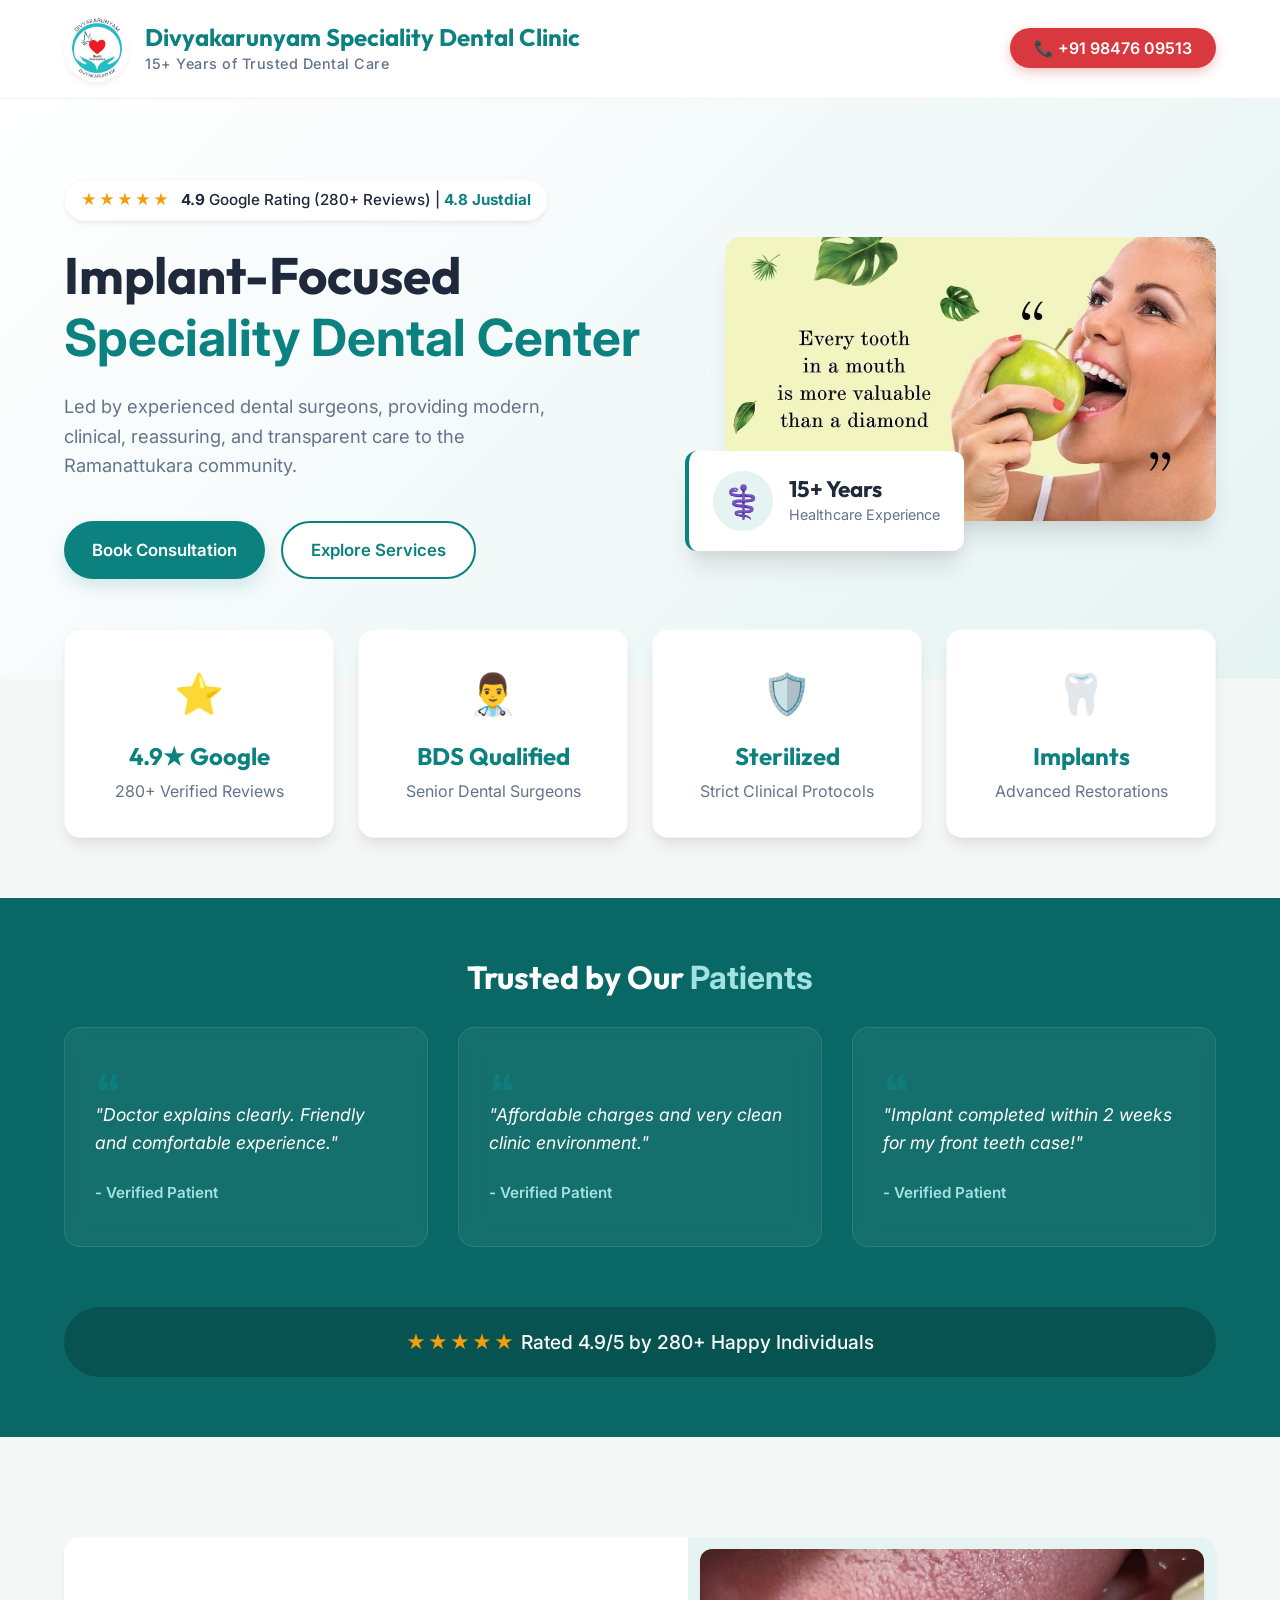
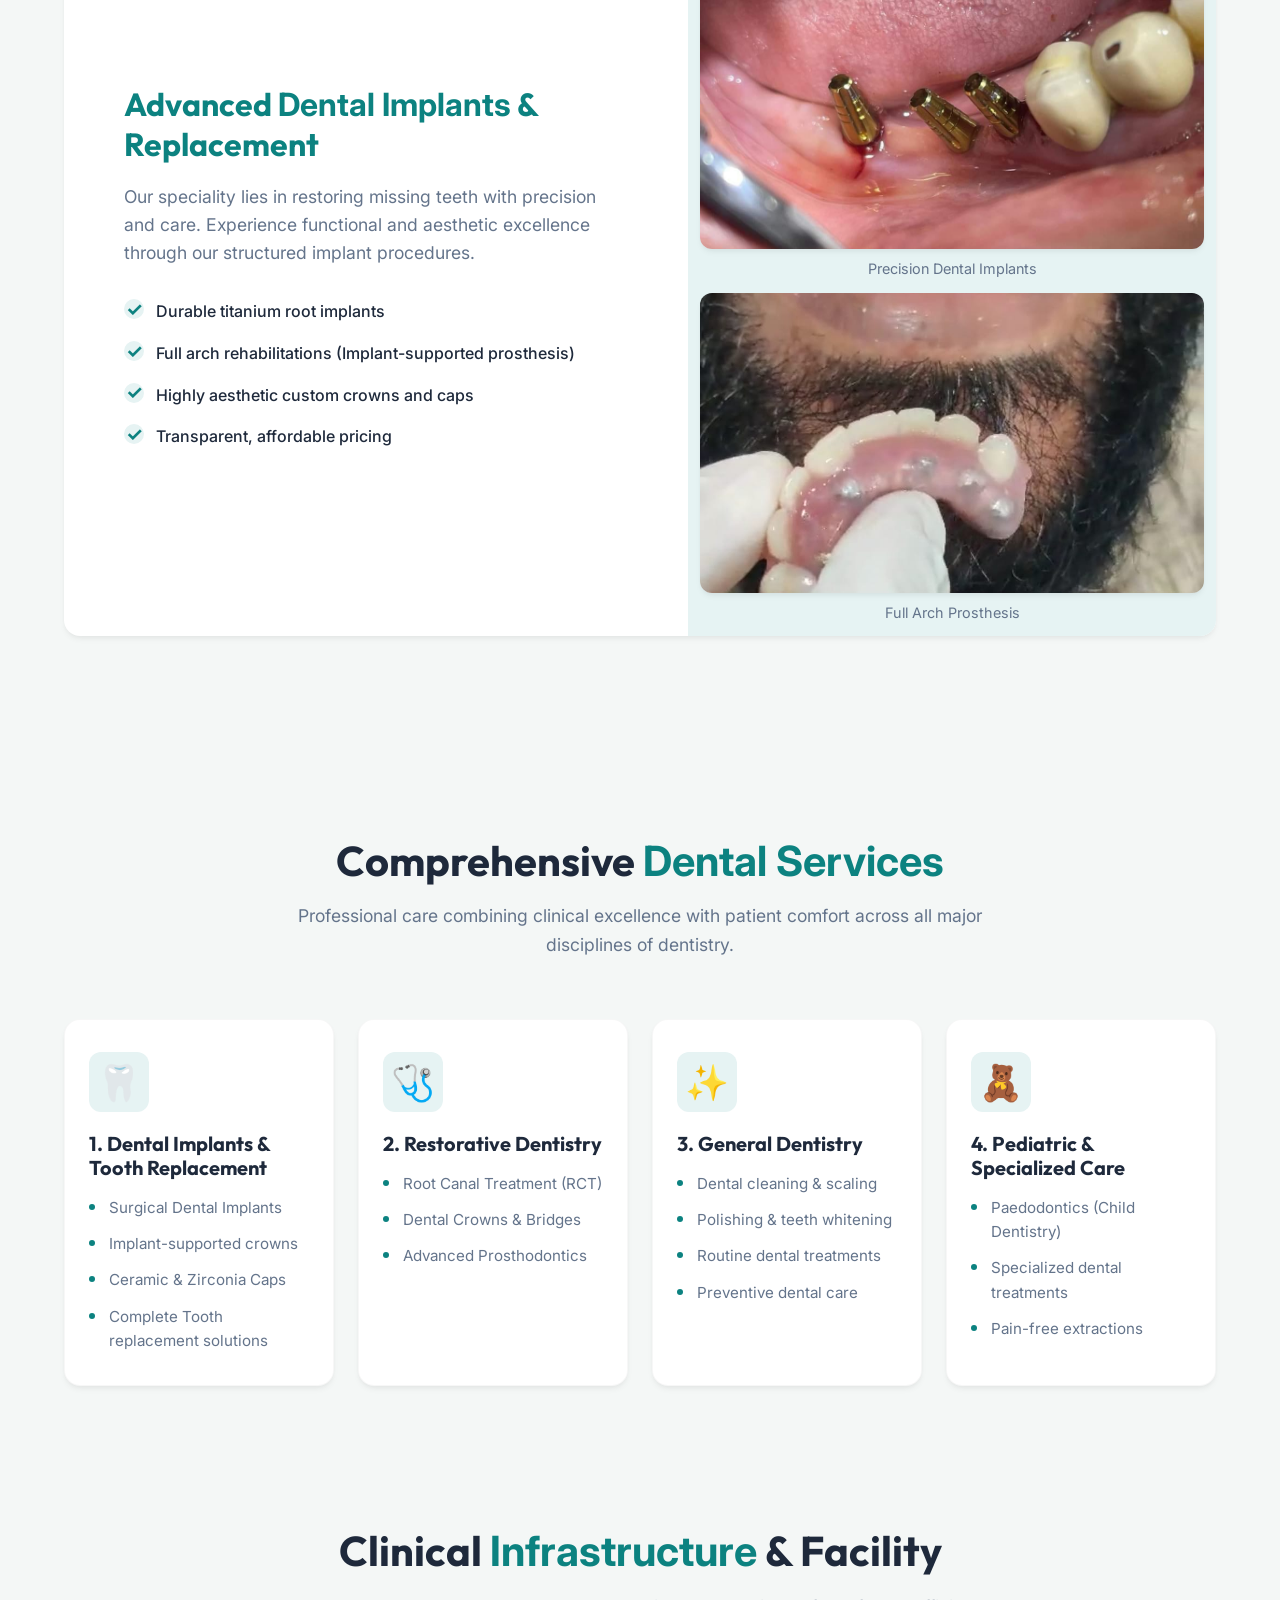
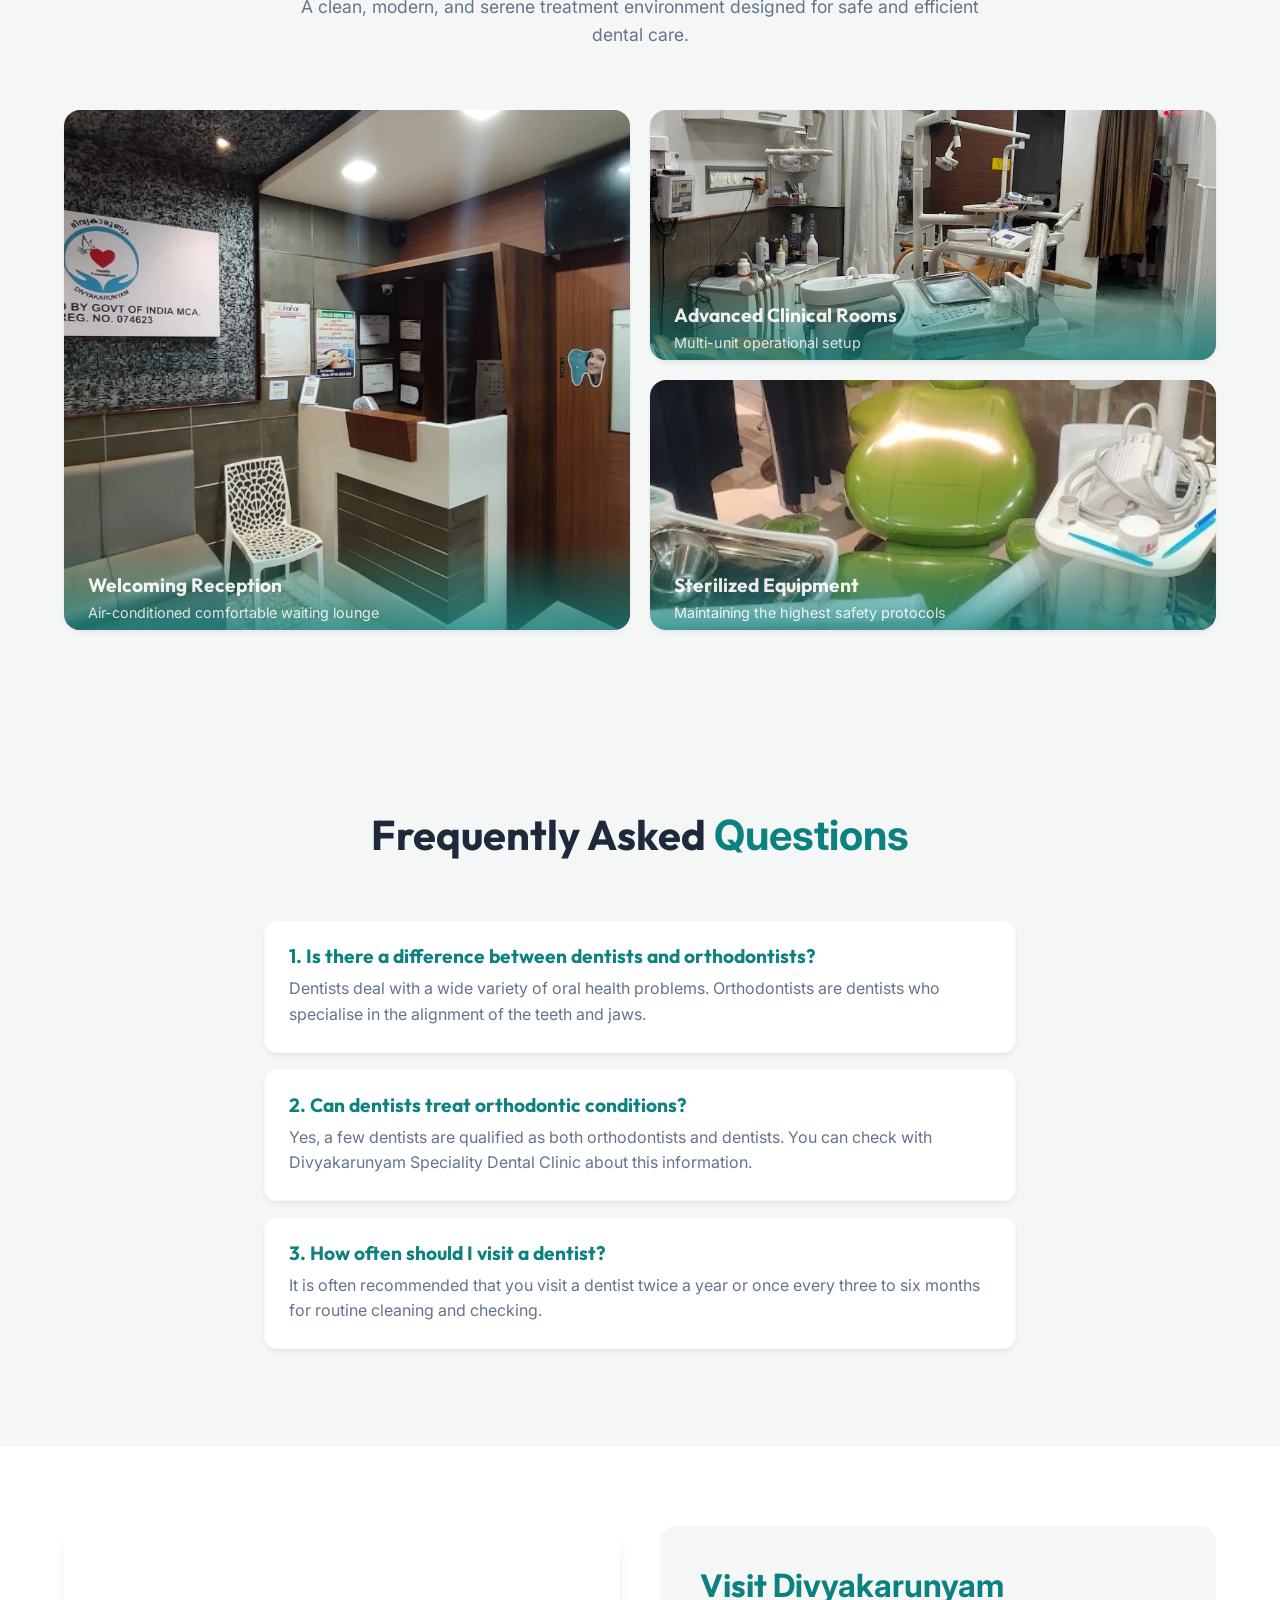
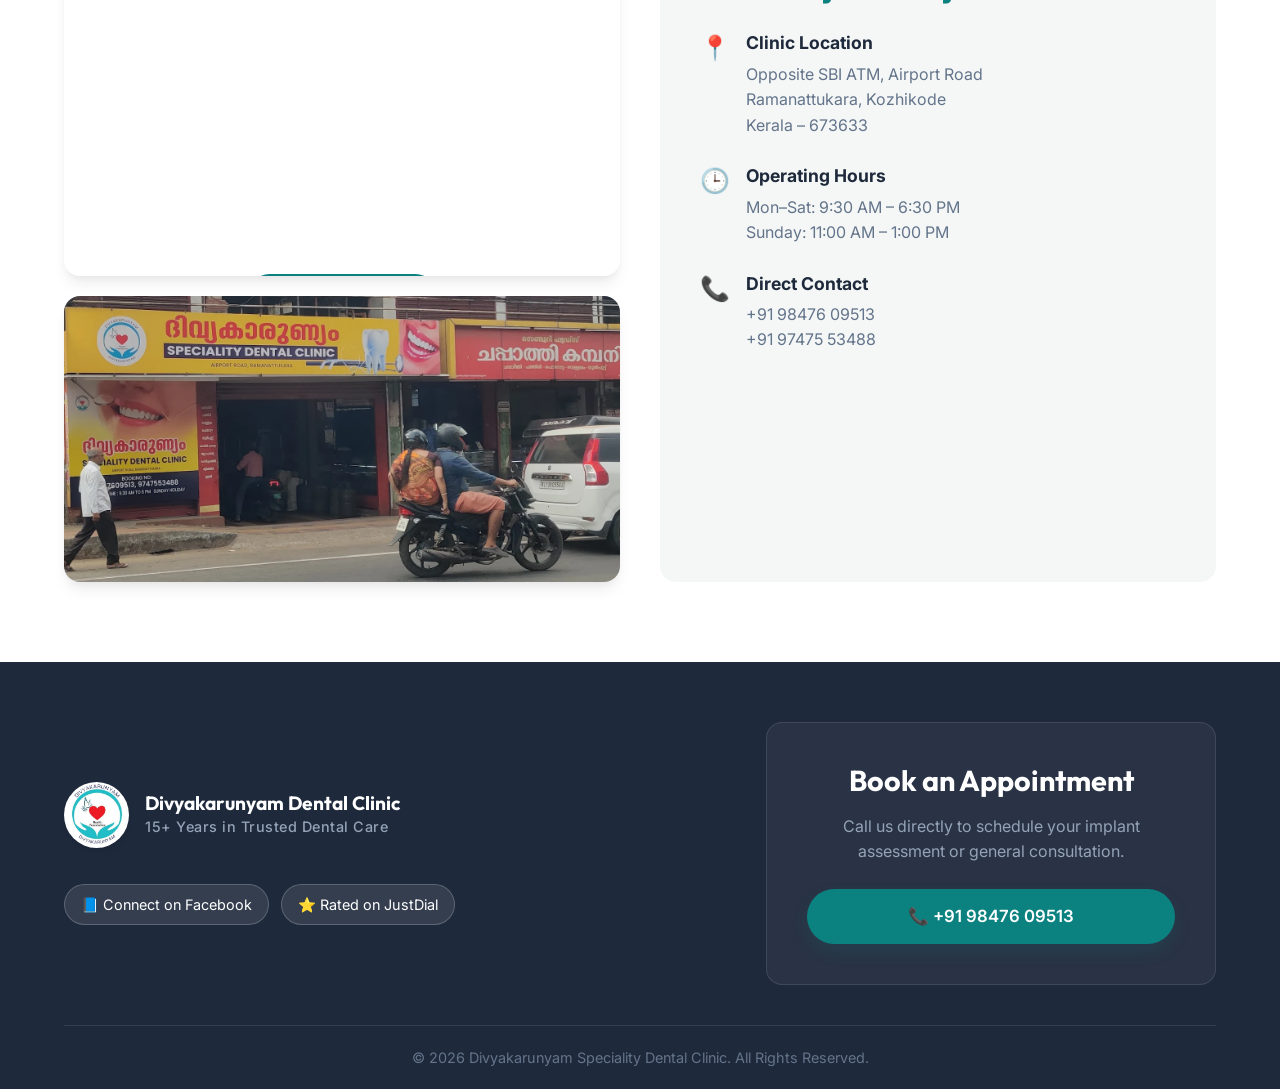
==== divya-dental/index.html @ d46c8c5d "Add files via upload" ====
﻿<!DOCTYPE html>
<html lang="en">

<head>
    <meta charset="UTF-8">
    <meta name="viewport" content="width=device-width, initial-scale=1.0">
    <title>Divyakarunyam Speciality Dental Clinic | Ramanattukara</title>
    <meta name="description"
        content="Highly rated, implant-focused speciality dental center in Ramanattukara, Kozhikode. 15+ years of experience with 4.9★ Google Rating.">
    <link rel="stylesheet" href="css/style.css">
    <link
        href="https://fonts.googleapis.com/css2?family=Outfit:wght@300;400;500;600;700&family=Inter:wght@400;500;600&display=swap"
        rel="stylesheet">
</head>

<body>

    <!-- Header Section -->
    <header class="top-header">
        <div class="container header-container">
            <div class="logo">
                <img src="images/logo.jpg" alt="Divyakarunyam Health Foundation Logo" class="clinic-logo">
                <div class="title-wrap">
                    <h1>Divyakarunyam Speciality Dental Clinic</h1>
                    <p class="tagline">15+ Years of Trusted Dental Care</p>
                </div>
            </div>
            <div class="contact-header">
                <a href="tel:+919847609513" class="call-btn">
                    <span class="btn-icon">📞</span> +91 98476 09513
                </a>
            </div>
        </div>
    </header>

    <!-- Hero Section -->
    <section class="hero-section">
        <div class="container hero-content">
            <div class="hero-text">
                <div class="ratings-badge">
                    <span class="stars">★★★★★</span>
                    <span><b>4.9</b> Google Rating (280+ Reviews) | <a href="https://jsdl.in/DT-38I2WWQ1"
                            target="_blank"
                            style="color: var(--primary-color); font-weight: bold; text-decoration: none;">4.8
                            Justdial</a></span>
                </div>
                <h2>Implant-Focused <br> <span class="text-highlight">Speciality Dental Center</span></h2>
                <p>Led by experienced dental surgeons, providing modern, clinical, reassuring, and transparent care to
                    the Ramanattukara community.</p>
                <div class="hero-actions">
                    <a href="#appointment" class="btn primary-btn">Book Consultation</a>
                    <a href="#services" class="btn secondary-btn">Explore Services</a>
                </div>
            </div>

            <div class="hero-image-wrapper">
                <img src="images/apple.jpg" alt="Healthy dental smile - Every tooth is more valuable than a diamond">
                <!-- Overlapping floating stat card for visual depth -->
                <div class="floating-stat">
                    <div class="icon">⚕️</div>
                    <div class="floating-stat-text">
                        <h4>15+ Years</h4>
                        <p>Healthcare Experience</p>
                    </div>
                </div>
            </div>
        </div>
    </section>

    <!-- Trust Signals Section -->
    <section class="trust-signals container">
        <div class="trust-container">
            <div class="trust-card fade-up">
                <div class="trust-icon">⭐</div>
                <h3>4.9★ Google</h3>
                <p>280+ Verified Reviews</p>
            </div>
            <div class="trust-card fade-up">
                <div class="trust-icon">👨‍⚕️</div>
                <h3>BDS Qualified</h3>
                <p>Senior Dental Surgeons</p>
            </div>
            <div class="trust-card fade-up">
                <div class="trust-icon">🛡️</div>
                <h3>Sterilized</h3>
                <p>Strict Clinical Protocols</p>
            </div>
            <div class="trust-card fade-up">
                <div class="trust-icon">🦷</div>
                <h3>Implants</h3>
                <p>Advanced Restorations</p>
            </div>
        </div>
    </section>

    <!-- Patient Reviews (MOVED HIGHER FOR BETTER PROOF HIERARCHY) -->
    <section class="patient-reviews" style="margin-top: 60px; padding: 60px 0;">
        <div class="container">
            <div class="section-header" style="margin-bottom: 30px;">
                <h2 class="section-title text-white" style="font-size: 2rem;">Trusted by Our <span
                        class="text-highlight-light">Patients</span></h2>
            </div>
            <div class="reviews-grid">
                <div class="review-card">
                    <div class="quote-icon">❝</div>
                    <p>"Doctor explains clearly. Friendly and comfortable experience."</p>
                    <div class="review-author">- Verified Patient</div>
                </div>
                <div class="review-card">
                    <div class="quote-icon">❝</div>
                    <p>"Affordable charges and very clean clinic environment."</p>
                    <div class="review-author">- Verified Patient</div>
                </div>
                <div class="review-card">
                    <div class="quote-icon">❝</div>
                    <p>"Implant completed within 2 weeks for my front teeth case!"</p>
                    <div class="review-author">- Verified Patient</div>
                </div>
            </div>
            <div class="google-rating-banner" style="margin-top: 20px;">
                <span class="stars">★★★★★</span> Rated 4.9/5 by 280+ Happy Individuals
            </div>
        </div>
    </section>

    <!-- Advanced Implantology Component -->
    <section class="container">
        <div class="implant-feature">
            <div class="implant-content">
                <h3>Advanced <span class="text-highlight">Dental Implants</span> & Replacement</h3>
                <p>Our speciality lies in restoring missing teeth with precision and care. Experience functional and
                    aesthetic excellence through our structured implant procedures.</p>
                <ul class="feature-list">
                    <li>Durable titanium root implants</li>
                    <li>Full arch rehabilitations (Implant-supported prosthesis)</li>
                    <li>Highly aesthetic custom crowns and caps</li>
                    <li>Transparent, affordable pricing</li>
                </ul>
            </div>
            <div class="implant-images">
                <figure style="margin: 0; text-align: center;">
                    <img src="images/implants_macro.jpg" alt="Precision Dental Implants Macro Detail">
                    <figcaption style="font-size: 0.9rem; color: var(--text-light); margin-top: 8px;">Precision Dental
                        Implants</figcaption>
                </figure>
                <figure style="margin: 0; text-align: center;">
                    <img src="images/prosthesis.jpg" alt="Full Arch Dental Prosthesis">
                    <figcaption style="font-size: 0.9rem; color: var(--text-light); margin-top: 8px;">Full Arch
                        Prosthesis</figcaption>
                </figure>
            </div>
        </div>
    </section>

    <!-- Services Grid section -->
    <section id="services" class="services-section section-padding">
        <div class="container">
            <div class="section-header">
                <h2 class="section-title">Comprehensive <span class="text-highlight">Dental Services</span></h2>
                <p class="section-subtitle">Professional care combining clinical excellence with patient comfort across
                    all major disciplines of dentistry.</p>
            </div>
            <div class="services-grid">
                <div class="service-cluster">
                    <div class="service-icon-box">🦷</div>
                    <h3>1. Dental Implants & Tooth Replacement</h3>
                    <ul class="service-list">
                        <li>Surgical Dental Implants</li>
                        <li>Implant-supported crowns</li>
                        <li>Ceramic & Zirconia Caps</li>
                        <li>Complete Tooth replacement solutions</li>
                    </ul>
                </div>
                <div class="service-cluster">
                    <div class="service-icon-box">🩺</div>
                    <h3>2. Restorative Dentistry</h3>
                    <ul class="service-list">
                        <li>Root Canal Treatment (RCT)</li>
                        <li>Dental Crowns & Bridges</li>
                        <li>Advanced Prosthodontics</li>
                    </ul>
                </div>
                <div class="service-cluster">
                    <div class="service-icon-box">✨</div>
                    <h3>3. General Dentistry</h3>
                    <ul class="service-list">
                        <li>Dental cleaning & scaling</li>
                        <li>Polishing & teeth whitening</li>
                        <li>Routine dental treatments</li>
                        <li>Preventive dental care</li>
                    </ul>
                </div>
                <div class="service-cluster">
                    <div class="service-icon-box">🧸</div>
                    <h3>4. Pediatric & Specialized Care</h3>
                    <ul class="service-list">
                        <li>Paedodontics (Child Dentistry)</li>
                        <li>Specialized dental treatments</li>
                        <li>Pain-free extractions</li>
                    </ul>
                </div>
            </div>
        </div>
    </section>

    <!-- Infrastructure / Gallery -->
    <section class="gallery-section">
        <div class="container">
            <div class="section-header">
                <h2 class="section-title">Clinical <span class="text-highlight">Infrastructure</span> & Facility</h2>
                <p class="section-subtitle">A clean, modern, and serene treatment environment designed for safe and
                    efficient dental care.</p>
            </div>
            <div class="gallery-grid">
                <div class="gallery-item">
                    <img src="images/reception.jpg" alt="Modern Reception and Waiting Area">
                    <div class="overlay">
                        <h4>Welcoming Reception</h4>
                        <p>Air-conditioned comfortable waiting lounge</p>
                    </div>
                </div>
                <div class="gallery-item">
                    <img src="images/op_room.jpg" alt="Advanced Multi-Chair Operating Room">
                    <div class="overlay">
                        <h4>Advanced Clinical Rooms</h4>
                        <p>Multi-unit operational setup</p>
                    </div>
                </div>
                <div class="gallery-item">
                    <img src="images/chair.jpg" alt="Modern dental chair setup">
                    <div class="overlay">
                        <h4>Sterilized Equipment</h4>
                        <p>Maintaining the highest safety protocols</p>
                    </div>
                </div>
            </div>
        </div>
    </section>

    <!-- FAQ Section (Integrated from OCR Text) -->
    <section class="faq-section">
        <div class="container faq-container">
            <div class="section-header">
                <h2 class="section-title">Frequently Asked <span class="text-highlight">Questions</span></h2>
            </div>

            <div class="faq-item">
                <h4>1. Is there a difference between dentists and orthodontists?</h4>
                <p>Dentists deal with a wide variety of oral health problems. Orthodontists are dentists who specialise
                    in the alignment of the teeth and jaws.</p>
            </div>
            <div class="faq-item">
                <h4>2. Can dentists treat orthodontic conditions?</h4>
                <p>Yes, a few dentists are qualified as both orthodontists and dentists. You can check with
                    Divyakarunyam Speciality Dental Clinic about this information.</p>
            </div>
            <div class="faq-item">
                <h4>3. How often should I visit a dentist?</h4>
                <p>It is often recommended that you visit a dentist twice a year or once every three to six months for
                    routine cleaning and checking.</p>
            </div>
        </div>
    </section>

    <!-- Location & Contact section incorporating MAP and Entrance Image -->
    <section class="location-section">
        <div class="container location-grid">
            <div class="location-image">
                <div class="map-container" style="position: relative;">
                    <!-- Invisible overlay link overriding the map interactivity -->
                    <a href="https://maps.app.goo.gl/DZXvNJsmZehAF5Bf6" target="_blank"
                        style="position: absolute; inset: 0; z-index: 5;"></a>
                    <iframe
                        src="https://maps.google.com/maps?q=11.176986882488919,75.87006213175783&t=&z=16&ie=UTF8&iwloc=&output=embed"
                        width="100%" height="350" style="border:0; pointer-events: none;" allowfullscreen=""
                        loading="lazy" aria-label=" clinic map"></iframe>
                    <!-- Map Direct Link Overlay -->
                    <div
                        style="text-align: center; margin-top: -10px; position:relative; z-index: 10; pointer-events: none;">
                        <span class="btn primary-btn"
                            style="box-shadow: 0 4px 6px rgba(0,0,0,0.1); font-size: 0.9rem; padding: 10px 16px;">
                            📍 Open Google Maps
                        </span>
                    </div>
                </div>
                <img src="images/entrance.jpg" alt="Divyakarunyam Speciality Dental Clinic Entrance"
                    style="width: 100%; height: auto; border-radius: var(--border-radius-lg); object-fit: cover; display: block;">
            </div>

            <div class="location-details">
                <h3>Visit <span class="text-highlight">Divyakarunyam</span></h3>
                <div class="info-block">
                    <div class="info-icon">📍</div>
                    <div class="info-text">
                        <strong>Clinic Location</strong>
                        <p>Opposite SBI ATM, Airport Road<br>
                            Ramanattukara, Kozhikode<br>
                            Kerala – 673633</p>
                    </div>
                </div>
                <div class="info-block">
                    <div class="info-icon">🕒</div>
                    <div class="info-text">
                        <strong>Operating Hours</strong>
                        <p>Mon–Sat: 9:30 AM – 6:30 PM<br>
                            Sunday: 11:00 AM – 1:00 PM</p>
                    </div>
                </div>
                <div class="info-block">
                    <div class="info-icon">📞</div>
                    <div class="info-text">
                        <strong>Direct Contact</strong>
                        <p>+91 98476 09513<br>
                            +91 97475 53488</p>
                    </div>
                </div>
            </div>
        </div>
    </section>

    <!-- Footer -->
    <footer class="footer-contact" id="appointment">
        <div class="container">
            <div class="footer-content">
                <div class="footer-logo logo" style="flex-direction: column; align-items: flex-start;">
                    <div style="display: flex; align-items: center; gap: 16px;">
                        <img src="images/logo.jpg" alt="Divyakarunyam Health Foundation Logo" class="clinic-logo">
                        <div class="title-wrap">
                            <h2 style="color: var(--white); font-size: 1.2rem;">Divyakarunyam Dental Clinic</h2>
                            <p class="tagline" style="color: #94a3b8;">15+ Years in Trusted Dental Care</p>
                        </div>
                    </div>
                    <div class="social-links" style="margin-top: 20px; display: flex; gap: 12px;">
                        <a href="https://www.facebook.com/gracedentacare/" target="_blank"
                            style="color: var(--white); background: rgba(255,255,255,0.1); padding: 8px 16px; border-radius: 50px; font-size: 0.9rem; text-decoration: none; border: 1px solid rgba(255,255,255,0.2);">📘
                            Connect on Facebook</a>
                        <a href="https://jsdl.in/DT-38I2WWQ1" target="_blank"
                            style="color: var(--white); background: rgba(255,255,255,0.1); padding: 8px 16px; border-radius: 50px; font-size: 0.9rem; text-decoration: none; border: 1px solid rgba(255,255,255,0.2);">⭐
                            Rated on JustDial</a>
                    </div>
                </div>
                <div class="appointment-card">
                    <h3>Book an Appointment</h3>
                    <p>Call us directly to schedule your implant assessment or general consultation.</p>
                    <a href="tel:+919847609513" class="btn primary-btn" style="width: 100%;">
                        📞 +91 98476 09513
                    </a>
                </div>
            </div>
            <div class="footer-bottom text-center" style="text-align: center;">
                <p>&copy; 2026 Divyakarunyam Speciality Dental Clinic. All Rights Reserved.</p>
            </div>
        </div>
    </footer>

</body>

</html>
---- divya-dental/css/style.css ----
﻿:root {
    --primary-color: #0c8280;
    --primary-dark: #096866;
    --primary-light: #e6f3f3;
    --secondary-color: #f4f7f6;
    --accent-red: #d9383f;
    --accent-dark: #b82b31;
    --text-dark: #1e293b;
    --text-light: #64748b;
    --white: #ffffff;
    --surface-color: #ffffff;
    --shadow-sm: 0 4px 6px -1px rgba(0, 0, 0, 0.05), 0 2px 4px -1px rgba(0, 0, 0, 0.03);
    --shadow-md: 0 10px 15px -3px rgba(0, 0, 0, 0.08), 0 4px 6px -2px rgba(0, 0, 0, 0.04);
    --shadow-lg: 0 20px 25px -5px rgba(0, 0, 0, 0.1), 0 10px 10px -5px rgba(0, 0, 0, 0.04);
    --shadow-color: rgba(12, 130, 128, 0.15);
    --transition: all 0.4s cubic-bezier(0.16, 1, 0.3, 1);
    --border-radius-lg: 16px;
    --border-radius-md: 12px;
}

* {
    margin: 0;
    padding: 0;
    box-sizing: border-box;
    font-family: 'Inter', sans-serif;
}

body {
    background-color: var(--secondary-color);
    color: var(--text-dark);
    line-height: 1.6;
    -webkit-font-smoothing: antialiased;
}

h1,
h2,
h3,
h4,
h5,
h6 {
    font-family: 'Outfit', sans-serif;
    line-height: 1.2;
    color: var(--text-dark);
}

a {
    text-decoration: none;
    color: inherit;
    transition: var(--transition);
}

img {
    max-width: 100%;
    height: auto;
    object-fit: contain;
    display: block;
    border-radius: var(--border-radius-md);
}

.container {
    max-width: 1200px;
    margin: 0 auto;
    padding: 0 24px;
}

.text-highlight {
    color: var(--primary-color);
}

.text-highlight-light {
    color: #a1e3e1;
}

.text-white {
    color: var(--white);
}

/* Buttons */
.btn {
    display: inline-flex;
    align-items: center;
    justify-content: center;
    gap: 8px;
    padding: 14px 28px;
    border-radius: 50px;
    font-size: 1.05rem;
    font-weight: 600;
    transition: var(--transition);
    cursor: pointer;
    border: none;
}

.primary-btn {
    background-color: var(--primary-color);
    color: var(--white);
    box-shadow: 0 8px 16px var(--shadow-color);
}

.primary-btn:hover {
    background-color: var(--primary-dark);
    transform: translateY(-3px);
    box-shadow: 0 12px 20px var(--shadow-color);
}

.secondary-btn {
    background-color: var(--white);
    color: var(--primary-color);
    border: 2px solid var(--primary-color);
}

.secondary-btn:hover {
    background-color: var(--primary-light);
    transform: translateY(-3px);
}

/* Header */
.top-header {
    background-color: rgba(255, 255, 255, 0.95);
    backdrop-filter: blur(10px);
    position: sticky;
    top: 0;
    z-index: 1000;
    border-bottom: 1px solid rgba(0, 0, 0, 0.05);
}

.header-container {
    display: flex;
    justify-content: space-between;
    align-items: center;
    padding: 16px 24px;
}

.logo {
    display: flex;
    align-items: center;
    gap: 16px;
}

.clinic-logo {
    width: 65px;
    border-radius: 50%;
    box-shadow: var(--shadow-sm);
}

.title-wrap h1 {
    font-size: 1.5rem;
    color: var(--primary-color);
    font-weight: 700;
}

.tagline {
    font-size: 0.9rem;
    color: var(--text-light);
    font-weight: 500;
    letter-spacing: 0.5px;
}

.call-btn {
    background-color: var(--accent-red);
    color: var(--white);
    padding: 10px 24px;
    border-radius: 50px;
    font-weight: 600;
    box-shadow: 0 4px 12px rgba(217, 56, 63, 0.3);
}

.call-btn:hover {
    background-color: var(--accent-dark);
    box-shadow: 0 6px 16px rgba(217, 56, 63, 0.4);
    transform: translateY(-2px);
}

/* Hero Section */
.hero-section {
    position: relative;
    padding: 80px 0 100px;
    background: linear-gradient(135deg, var(--white) 0%, var(--primary-light) 100%);
    overflow: hidden;
}

.hero-content {
    display: flex;
    align-items: center;
    gap: 60px;
    position: relative;
    z-index: 2;
}

.hero-text {
    flex: 1.1;
}

.ratings-badge {
    display: inline-flex;
    align-items: center;
    gap: 10px;
    background-color: var(--white);
    padding: 8px 16px;
    border-radius: 50px;
    font-size: 0.95rem;
    font-weight: 500;
    margin-bottom: 24px;
    box-shadow: var(--shadow-sm);
    color: var(--text-dark);
    border: 1px solid rgba(0, 0, 0, 0.03);
}

.stars {
    color: #f59e0b;
    letter-spacing: 2px;
}

.hero-text h2 {
    font-size: 3.2rem;
    color: var(--text-dark);
    margin-bottom: 24px;
}

.hero-text p {
    font-size: 1.15rem;
    color: var(--text-light);
    margin-bottom: 40px;
    max-width: 500px;
}

.hero-actions {
    display: flex;
    gap: 16px;
}

.hero-image-wrapper {
    flex: 0.9;
    position: relative;
}

.hero-image-wrapper img {
    border-radius: var(--border-radius-lg);
    box-shadow: var(--shadow-lg);
    position: relative;
    z-index: 2;
}

/* Floating Stats Card in Hero */
.floating-stat {
    position: absolute;
    bottom: -30px;
    left: -40px;
    background: var(--white);
    padding: 20px 24px;
    border-radius: var(--border-radius-md);
    box-shadow: var(--shadow-lg);
    z-index: 3;
    display: flex;
    align-items: center;
    gap: 16px;
    border-left: 4px solid var(--primary-color);
}

.floating-stat .icon {
    font-size: 2rem;
    background: var(--primary-light);
    color: var(--primary-color);
    width: 60px;
    height: 60px;
    display: flex;
    align-items: center;
    justify-content: center;
    border-radius: 50%;
}

.floating-stat-text h4 {
    font-size: 1.4rem;
    margin: 0;
    color: var(--text-dark);
}

.floating-stat-text p {
    margin: 0;
    font-size: 0.9rem;
    color: var(--text-light);
}

/* Trust Signals Section */
.trust-signals {
    margin-top: -50px;
    position: relative;
    z-index: 10;
}

.trust-container {
    display: grid;
    grid-template-columns: repeat(4, 1fr);
    gap: 24px;
}

.trust-card {
    background-color: var(--white);
    padding: 32px 24px;
    border-radius: var(--border-radius-lg);
    text-align: center;
    box-shadow: var(--shadow-md);
    transition: var(--transition);
    border: 1px solid rgba(0, 0, 0, 0.03);
}

.trust-card:hover {
    transform: translateY(-8px);
    box-shadow: var(--shadow-lg);
    border-color: var(--primary-light);
}

.trust-icon {
    font-size: 2.5rem;
    margin-bottom: 16px;
    display: inline-block;
}

.trust-card h3 {
    font-size: 1.5rem;
    color: var(--primary-color);
    margin-bottom: 8px;
}

.trust-card p {
    font-size: 1rem;
    color: var(--text-light);
}

/* Sections Shared */
.section-padding {
    padding: 100px 0;
}

.section-header {
    text-align: center;
    max-width: 700px;
    margin: 0 auto 60px;
}

.section-title {
    font-size: 2.6rem;
    margin-bottom: 16px;
}

.section-subtitle {
    font-size: 1.1rem;
    color: var(--text-light);
}

/* Specialized Implant Section - NEW */
.implant-feature {
    background-color: var(--white);
    border-radius: var(--border-radius-lg);
    overflow: hidden;
    box-shadow: var(--shadow-sm);
    display: flex;
    margin: 100px 0;
}

.implant-content {
    flex: 1;
    padding: 60px;
    display: flex;
    flex-direction: column;
    justify-content: center;
}

.implant-images {
    flex: 1;
    display: flex;
    flex-wrap: wrap;
    gap: 12px;
    padding: 12px;
    background: var(--primary-light);
    height: auto;
}

.implant-images figure {
    flex: 1 1 100%;
    width: 100%;
    display: flex;
    flex-direction: column;
    margin: 0;
}

.implant-images img {
    width: 100%;
    height: 300px;
    object-fit: cover;
    border-radius: var(--border-radius-md);
    box-shadow: var(--shadow-sm);
}

.implant-content h3 {
    font-size: 2rem;
    color: var(--primary-color);
    margin-bottom: 20px;
}

.implant-content p {
    color: var(--text-light);
    font-size: 1.1rem;
    margin-bottom: 24px;
}

.feature-list {
    list-style: none;
    margin-bottom: 30px;
}

.feature-list li {
    padding: 8px 0 8px 32px;
    position: relative;
    color: var(--text-dark);
    font-weight: 500;
}

.feature-list li::before {
    content: "✓";
    position: absolute;
    left: 0;
    color: var(--primary-color);
    font-weight: bold;
    font-size: 1.2rem;
    background: var(--primary-light);
    width: 20px;
    height: 20px;
    display: flex;
    align-items: center;
    justify-content: center;
    border-radius: 50%;
}

/* Services Grid */
.services-section {
    background-color: var(--secondary-color);
    padding-bottom: 40px;
}

.services-grid {
    display: grid;
    grid-template-columns: repeat(4, 1fr);
    gap: 24px;
    align-items: stretch;
}

.service-cluster {
    background-color: var(--white);
    padding: 32px 24px;
    border-radius: var(--border-radius-lg);
    box-shadow: var(--shadow-sm);
    transition: var(--transition);
    display: flex;
    flex-direction: column;
    height: 100%;
    border: 1px solid rgba(0, 0, 0, 0.03);
}

.service-cluster:hover {
    box-shadow: var(--shadow-md);
    transform: translateY(-5px);
    border-color: var(--primary-light);
}

.service-icon-box {
    font-size: 2.2rem;
    margin-bottom: 20px;
    width: 60px;
    height: 60px;
    background: var(--primary-light);
    border-radius: 12px;
    display: flex;
    align-items: center;
    justify-content: center;
}

.service-cluster h3 {
    font-size: 1.25rem;
    color: var(--text-dark);
    margin-bottom: 16px;
    flex-shrink: 0;
}

.service-list {
    list-style-type: none;
    flex-grow: 1;
    display: flex;
    flex-direction: column;
    gap: 12px;
}

.service-list li {
    color: var(--text-light);
    position: relative;
    padding-left: 20px;
    font-size: 0.95rem;
}

.service-list li::before {
    content: "";
    width: 6px;
    height: 6px;
    background-color: var(--primary-color);
    border-radius: 50%;
    position: absolute;
    left: 0;
    top: 8px;
}

/* Patient Reviews */
.patient-reviews {
    background-color: var(--primary-dark);
    padding: 100px 0;
    position: relative;
}

.reviews-grid {
    display: grid;
    grid-template-columns: repeat(3, 1fr);
    gap: 30px;
    margin-bottom: 40px;
}

.review-card {
    background-color: rgba(255, 255, 255, 0.05);
    padding: 40px 30px;
    border-radius: var(--border-radius-lg);
    backdrop-filter: blur(10px);
    border: 1px solid rgba(255, 255, 255, 0.1);
    display: flex;
    flex-direction: column;
    height: 100%;
}

.quote-icon {
    font-size: 3rem;
    color: var(--primary-color);
    line-height: 1;
    margin-bottom: -15px;
    opacity: 0.8;
}

.review-card p {
    font-style: italic;
    font-size: 1.1rem;
    color: var(--white);
    margin-bottom: 24px;
    flex-grow: 1;
}

.review-author {
    color: #a1e3e1;
    font-weight: 600;
    font-size: 0.95rem;
}

.google-rating-banner {
    text-align: center;
    color: var(--white);
    font-size: 1.2rem;
    font-weight: 500;
    padding: 20px;
    background: rgba(0, 0, 0, 0.2);
    border-radius: 50px;
    display: inline-block;
    margin: 0 auto;
    width: 100%;
}

/* Infrastructure Gallery */
.gallery-section {
    padding: 100px 0;
}

.gallery-grid {
    display: grid;
    grid-template-columns: repeat(2, 1fr);
    grid-template-rows: 250px 250px;
    gap: 20px;
}

.gallery-item {
    position: relative;
    border-radius: var(--border-radius-lg);
    overflow: hidden;
    box-shadow: var(--shadow-sm);
}

.gallery-item:first-child {
    grid-row: span 2;
}

.gallery-item img {
    width: 100%;
    height: 100%;
    object-fit: cover;
    object-position: center;
    transition: transform 0.6s ease;
    border-radius: 0;
}

.gallery-item:hover img {
    transform: scale(1.08);
}

.overlay {
    position: absolute;
    bottom: 0;
    left: 0;
    right: 0;
    background: linear-gradient(transparent, rgba(12, 130, 128, 0.95));
    color: var(--white);
    padding: 30px 24px 20px;
    transform: translateY(15px);
    opacity: 0.9;
    transition: var(--transition);
}

.gallery-item:hover .overlay {
    transform: translateY(0);
    opacity: 1;
}

.overlay h4 {
    color: var(--white);
    font-size: 1.2rem;
    margin-bottom: 4px;
}

.overlay p {
    font-size: 0.9rem;
    opacity: 0.9;
}

/* Location & Contact */
.location-section {
    background-color: var(--white);
    padding: 80px 0;
    border-top: 1px solid rgba(0, 0, 0, 0.05);
}

.location-grid {
    display: grid;
    grid-template-columns: 1fr 1fr;
    gap: 40px;
    align-items: stretch;
}

.location-image {
    display: flex;
    flex-direction: column;
    gap: 20px;
}

.location-image img {
    box-shadow: var(--shadow-md);
    width: 100%;
    height: 250px;
    object-fit: cover;
    border-radius: var(--border-radius-lg);
}

.map-container {
    box-shadow: var(--shadow-md);
    border-radius: var(--border-radius-lg);
    overflow: hidden;
    height: 350px;
    width: 100%;
}

.map-container iframe {
    width: 100%;
    height: 100%;
    border: 0;
}

.location-details {
    padding: 40px;
    background: var(--secondary-color);
    border-radius: var(--border-radius-lg);
}

.location-details h3 {
    font-size: 2rem;
    margin-bottom: 24px;
    color: var(--primary-color);
}

.info-block {
    display: flex;
    gap: 16px;
    margin-bottom: 24px;
}

.info-icon {
    font-size: 1.5rem;
    color: var(--primary-color);
}

.info-text strong {
    display: block;
    color: var(--text-dark);
    margin-bottom: 4px;
    font-size: 1.1rem;
}

.info-text p {
    color: var(--text-light);
}

/* Footer */
.footer-contact {
    background-color: #1e293b;
    color: var(--white);
    padding: 60px 0 20px;
}

.footer-content {
    display: flex;
    justify-content: space-between;
    align-items: center;
    padding-bottom: 40px;
    border-bottom: 1px solid rgba(255, 255, 255, 0.1);
    margin-bottom: 20px;
}

.appointment-card {
    background-color: rgba(255, 255, 255, 0.05);
    padding: 40px;
    border-radius: var(--border-radius-lg);
    text-align: center;
    border: 1px solid rgba(255, 255, 255, 0.1);
    max-width: 450px;
}

.appointment-card h3 {
    color: var(--white);
    font-size: 1.8rem;
    margin-bottom: 16px;
}

.appointment-card p {
    color: #94a3b8;
    margin-bottom: 24px;
}

/* FAQ Section */
.faq-section {
    background-color: var(--secondary-color);
    padding: 80px 0;
}

.faq-container {
    max-width: 800px;
    margin: 0 auto;
}

.faq-item {
    background: var(--white);
    border-radius: var(--border-radius-md);
    padding: 24px;
    margin-bottom: 16px;
    box-shadow: var(--shadow-sm);
    border: 1px solid rgba(0, 0, 0, 0.03);
}

.faq-item h4 {
    font-size: 1.2rem;
    color: var(--primary-color);
    margin-bottom: 8px;
}

.faq-item p {
    color: var(--text-light);
    font-size: 1rem;
}

.footer-bottom p {
    color: #64748b;
    font-size: 0.9rem;
}

/* Responsive */
@media (max-width: 1024px) {
    .trust-container {
        grid-template-columns: repeat(2, 1fr);
    }

    .services-grid {
        grid-template-columns: repeat(2, 1fr);
    }

    .hero-content {
        flex-direction: column;
        text-align: center;
    }

    .floating-stat {
        left: 20px;
        bottom: -20px;
    }

    .hero-actions {
        justify-content: center;
    }

    .implant-feature {
        flex-direction: column;
    }

    .implant-images {
        height: 300px;
    }
}

@media (max-width: 768px) {
    .header-container {
        flex-direction: column;
        gap: 16px;
    }

    .hero-text h2 {
        font-size: 2.4rem;
    }

    .reviews-grid {
        grid-template-columns: 1fr;
    }

    .gallery-grid {
        grid-template-columns: 1fr;
        grid-template-rows: auto auto auto;
    }

    .gallery-item:first-child {
        grid-row: span 1;
    }

    .location-grid {
        grid-template-columns: 1fr;
    }

    .footer-content {
        flex-direction: column;
        gap: 40px;
    }

    .services-grid {
        grid-template-columns: 1fr;
    }
}
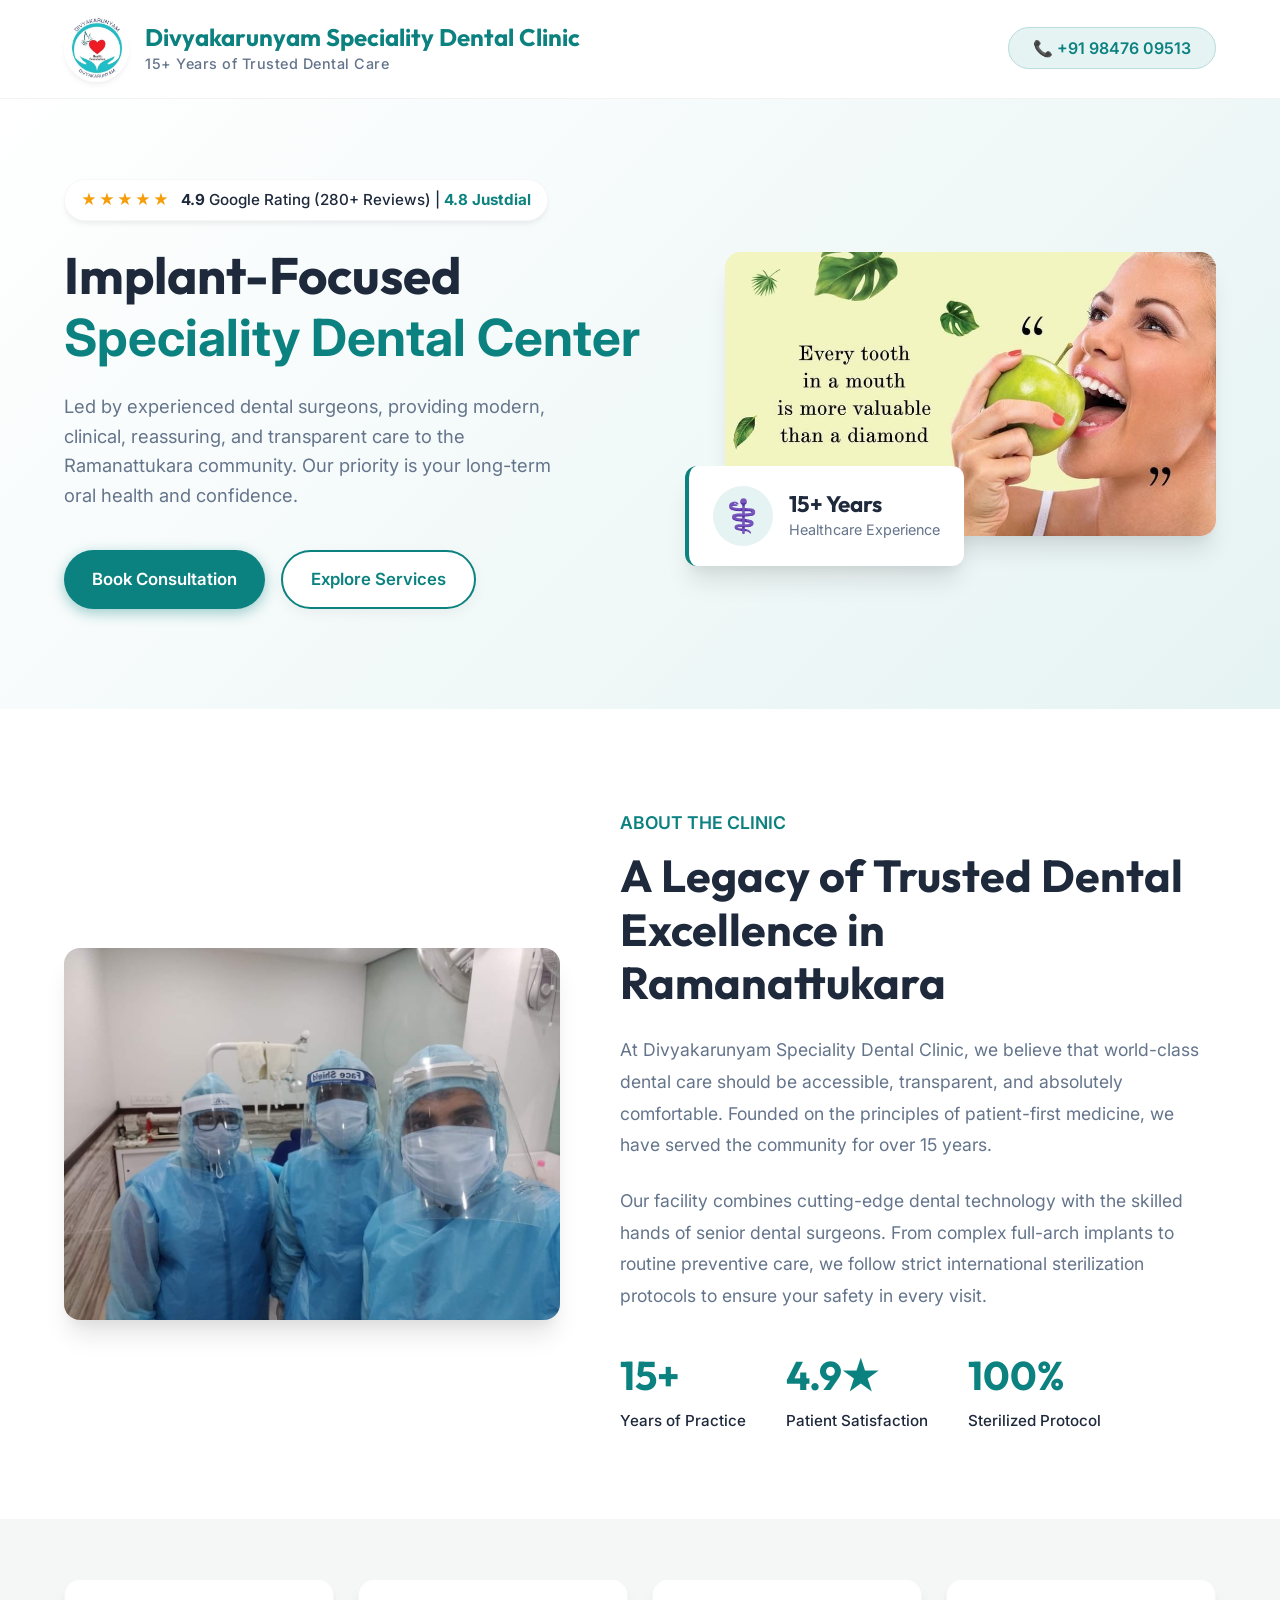
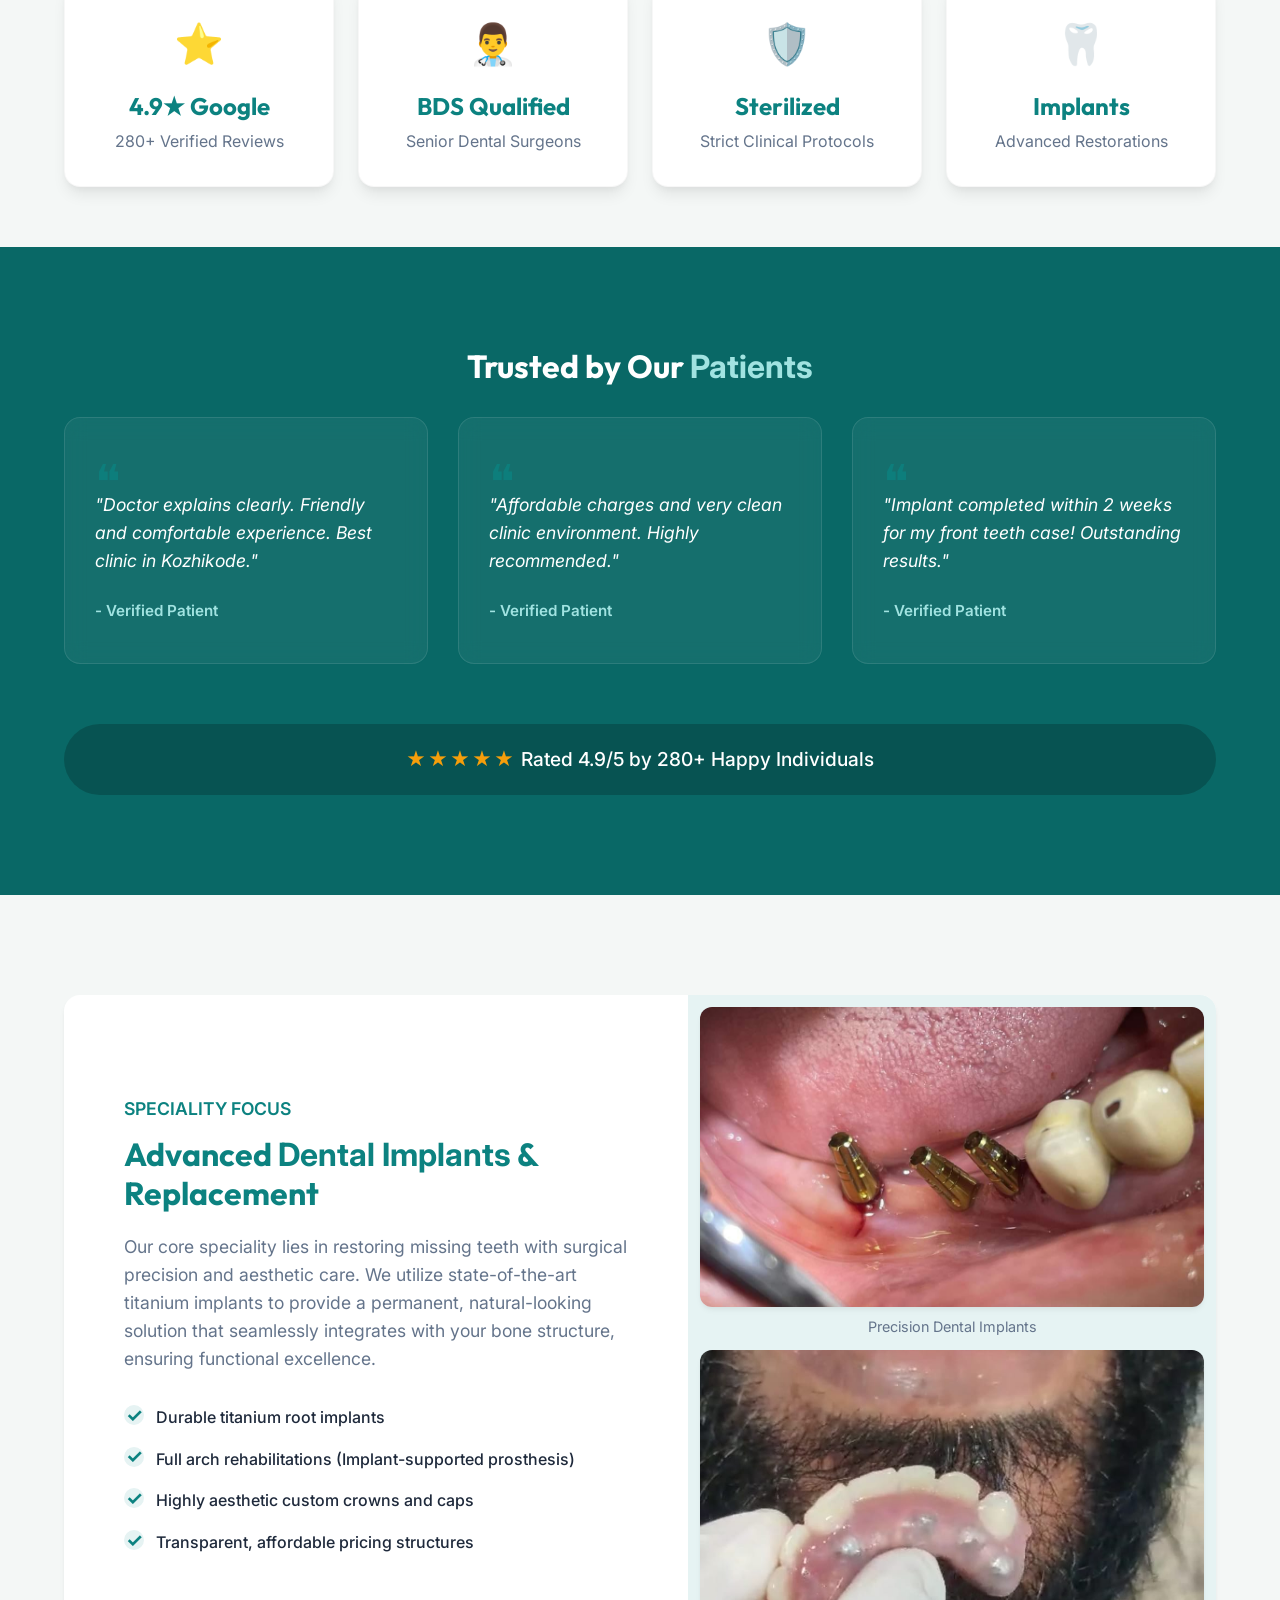
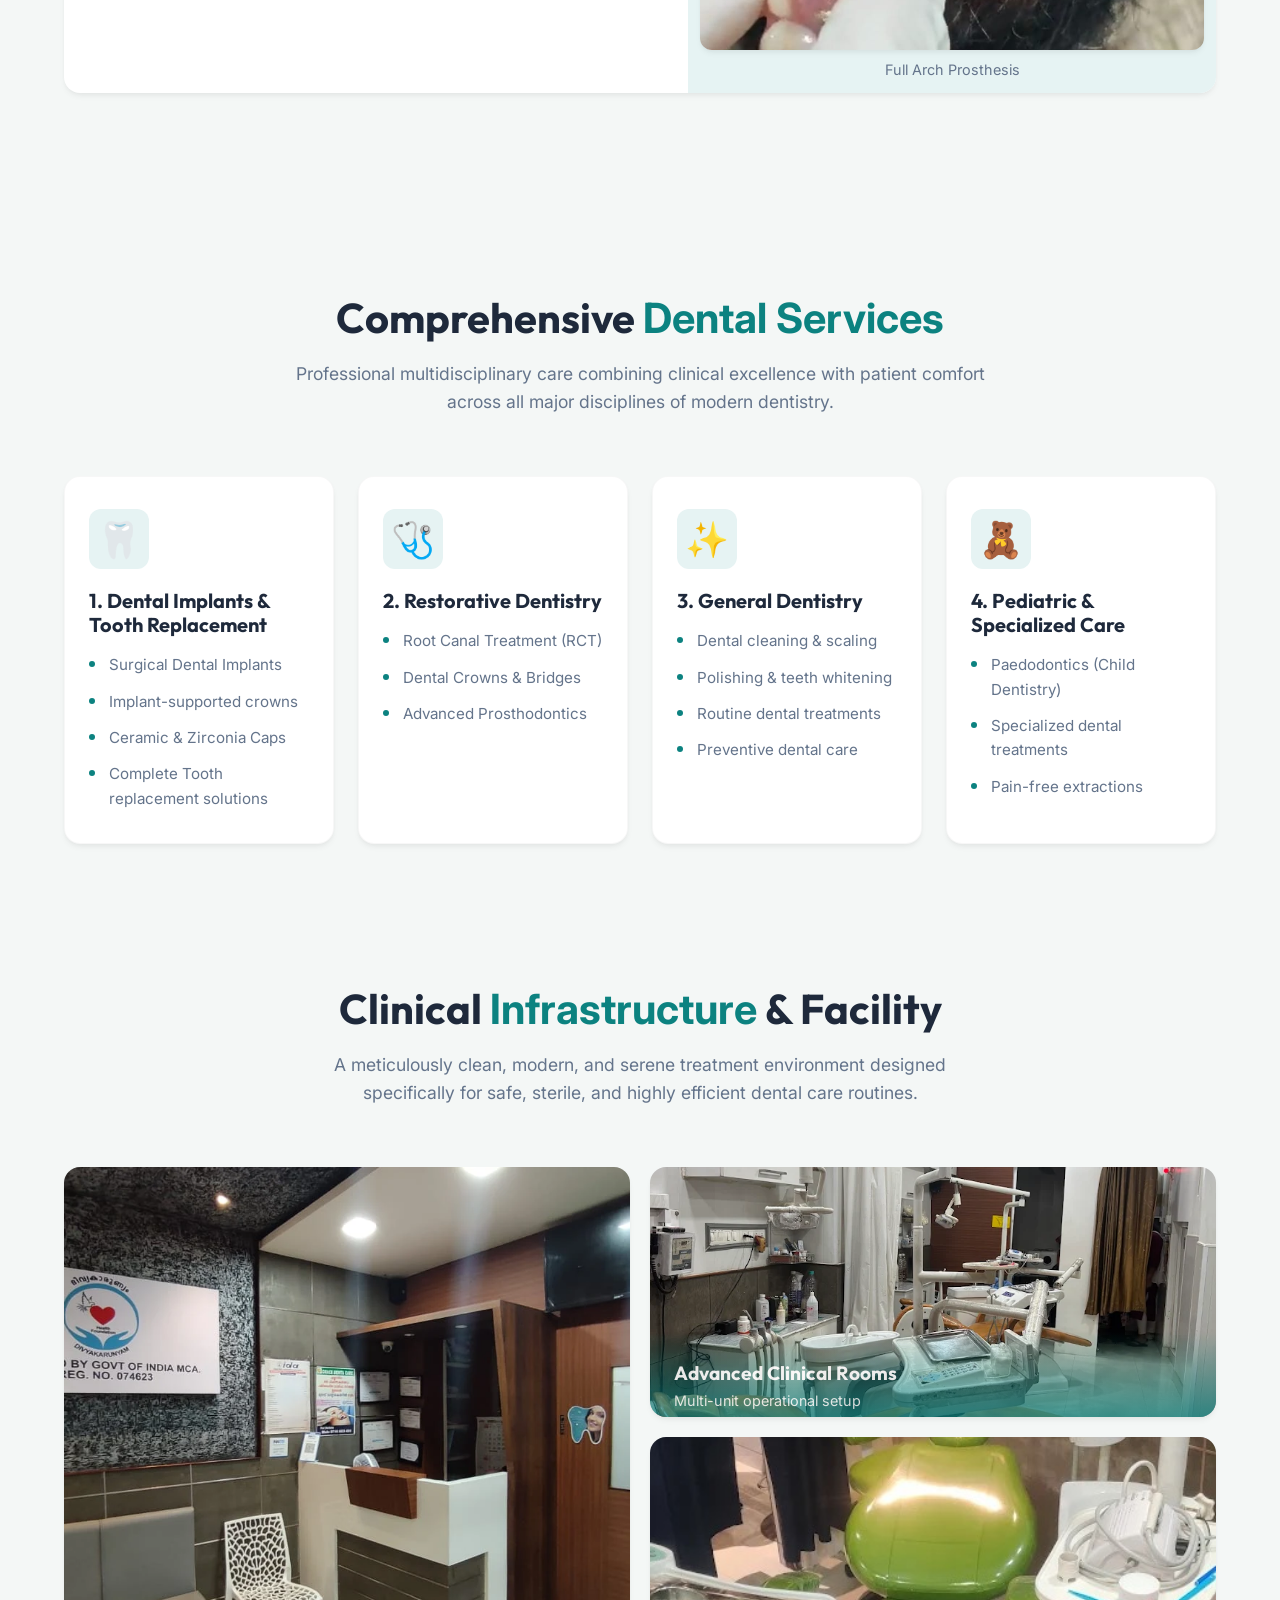
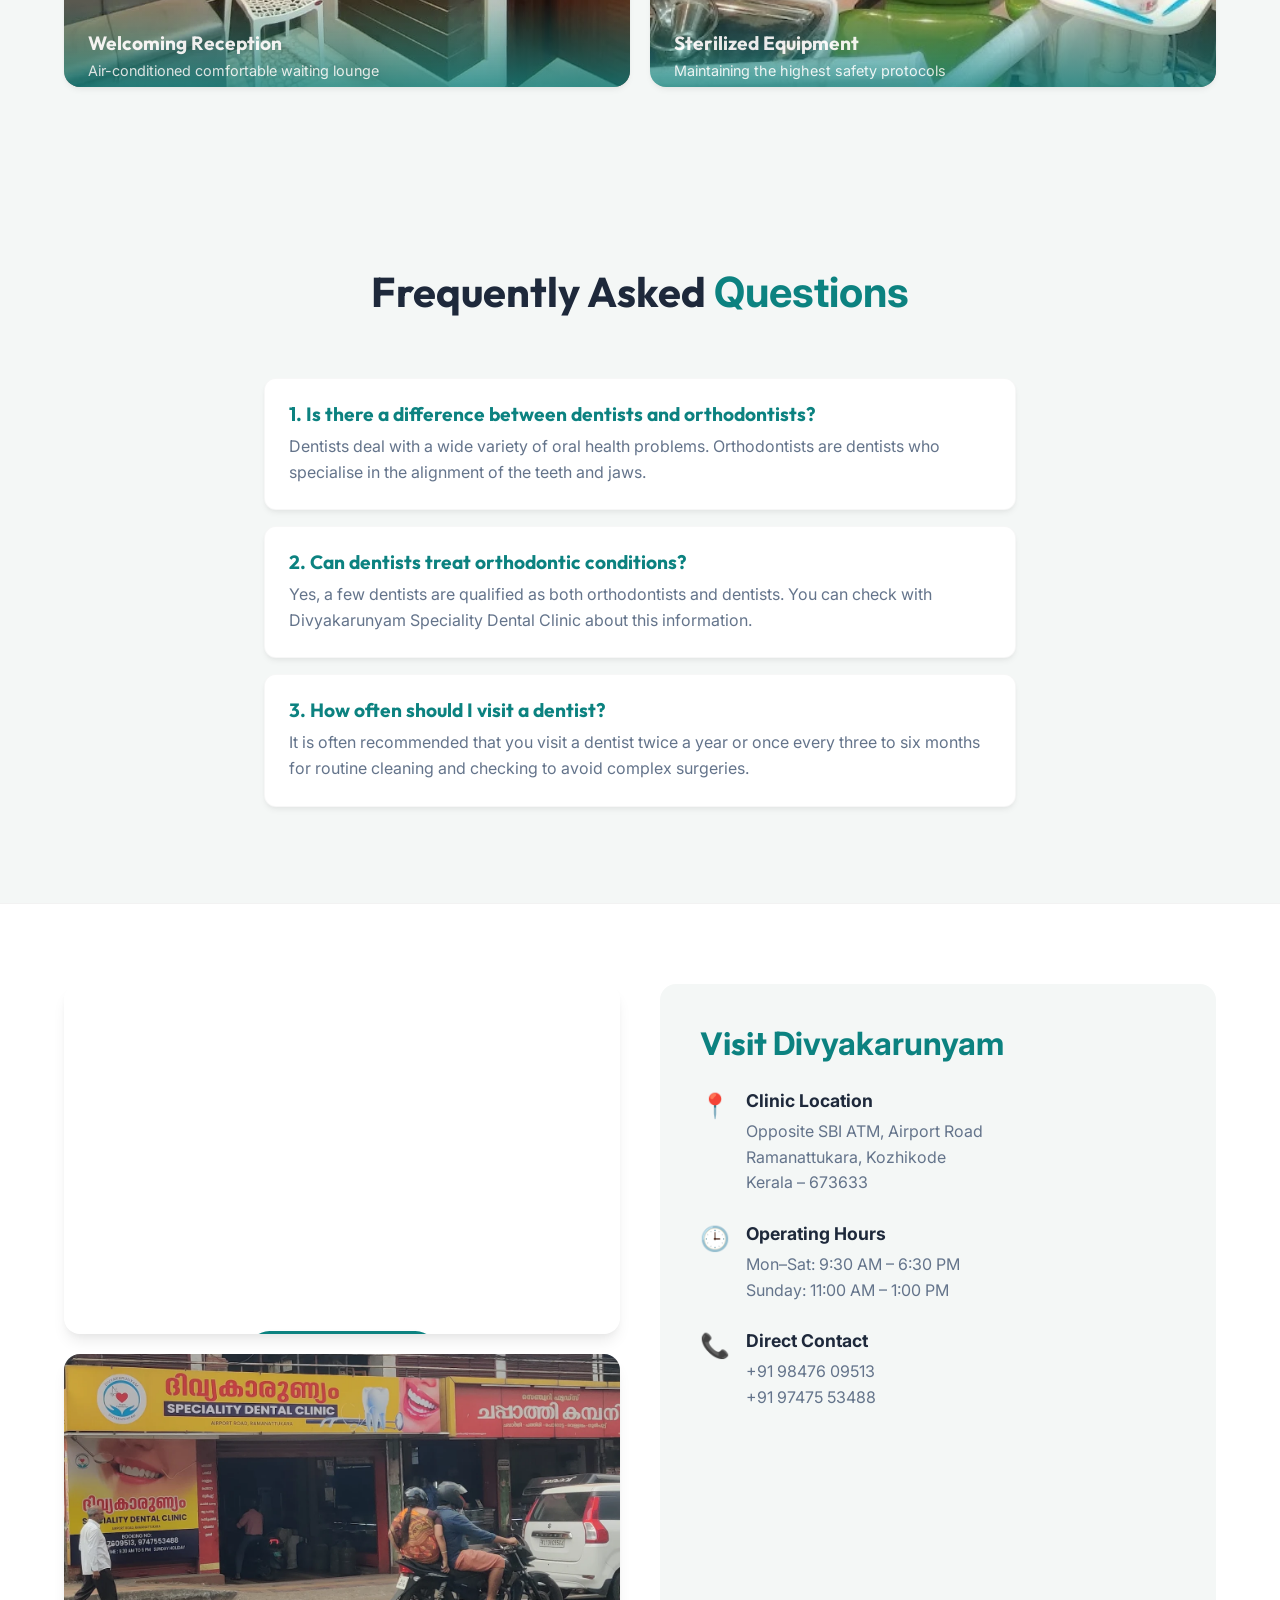
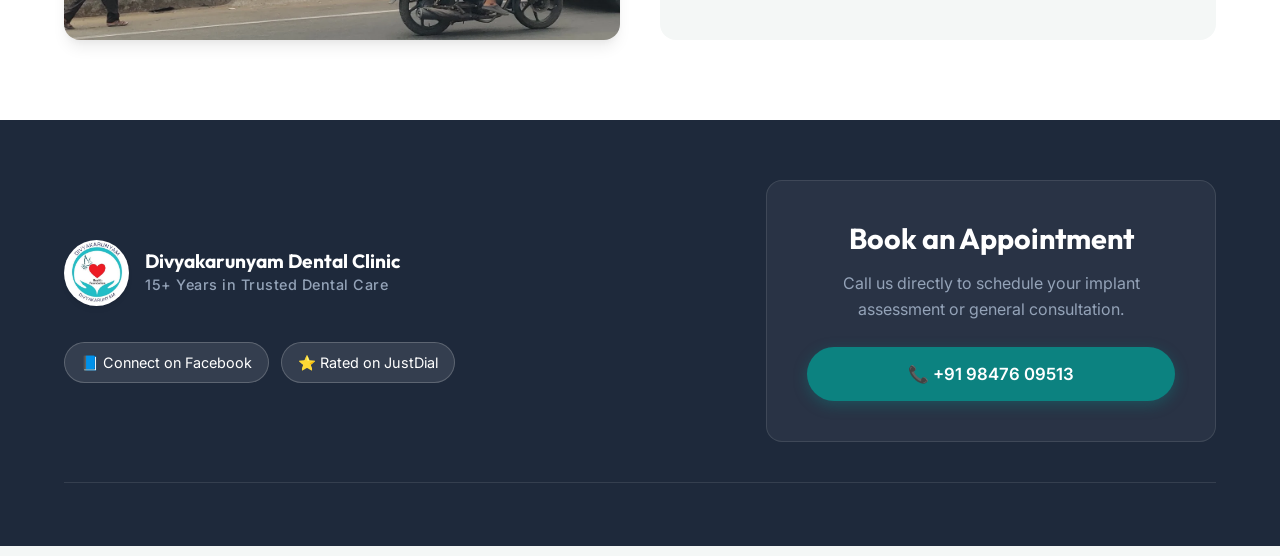
==== commit f91be8e3: "Add files via upload" ====
--- a/divya-dental/index.html
+++ b/divya-dental/index.html
@@ -36,7 +36,7 @@
     <!-- Hero Section -->
     <section class="hero-section">
         <div class="container hero-content">
-            <div class="hero-text">
+            <div class="hero-text reveal fade-left">
                 <div class="ratings-badge">
                     <span class="stars">★★★★★</span>
                     <span><b>4.9</b> Google Rating (280+ Reviews) | <a href="https://jsdl.in/DT-38I2WWQ1"
@@ -46,14 +46,14 @@
                 </div>
                 <h2>Implant-Focused <br> <span class="text-highlight">Speciality Dental Center</span></h2>
                 <p>Led by experienced dental surgeons, providing modern, clinical, reassuring, and transparent care to
-                    the Ramanattukara community.</p>
+                    the Ramanattukara community. Our priority is your long-term oral health and confidence.</p>
                 <div class="hero-actions">
                     <a href="#appointment" class="btn primary-btn">Book Consultation</a>
                     <a href="#services" class="btn secondary-btn">Explore Services</a>
                 </div>
             </div>
 
-            <div class="hero-image-wrapper">
+            <div class="hero-image-wrapper reveal fade-right delay-200">
                 <img src="images/apple.jpg" alt="Healthy dental smile - Every tooth is more valuable than a diamond">
                 <!-- Overlapping floating stat card for visual depth -->
                 <div class="floating-stat">
@@ -67,25 +67,62 @@
         </div>
     </section>
 
+    <!-- NEW About Clinic Section -->
+    <section class="about-section">
+        <div class="container about-grid">
+            <div class="about-image reveal fade-left delay-100">
+                <!-- Re-using existing clinical image to build contextual trust here -->
+                <img src="images/ppe.jpg" alt="Experienced Dental Professionals at work"
+                    style="border-radius: var(--border-radius-lg); box-shadow: var(--shadow-lg);">
+            </div>
+            <div class="about-text reveal fade-right delay-200">
+                <div class="section-subtitle"
+                    style="color: var(--primary-color); font-weight: 600; margin-bottom: 12px;">ABOUT THE CLINIC</div>
+                <h2>A Legacy of Trusted Dental Excellence in Ramanattukara</h2>
+                <p>At Divyakarunyam Speciality Dental Clinic, we believe that world-class dental care should be
+                    accessible, transparent, and absolutely comfortable. Founded on the principles of patient-first
+                    medicine, we have served the community for over 15 years.</p>
+                <p>Our facility combines cutting-edge dental technology with the skilled hands of senior dental
+                    surgeons. From complex full-arch implants to routine preventive care, we follow strict international
+                    sterilization protocols to ensure your safety in every visit.</p>
+
+                <div class="about-stats">
+                    <div class="stat-item">
+                        <h4>15+</h4>
+                        <p>Years of Practice</p>
+                    </div>
+                    <div class="stat-item">
+                        <h4>4.9★</h4>
+                        <p>Patient Satisfaction</p>
+                    </div>
+                    <div class="stat-item">
+                        <h4>100%</h4>
+                        <p>Sterilized Protocol</p>
+                    </div>
+                </div>
+            </div>
+        </div>
+    </section>
+
     <!-- Trust Signals Section -->
-    <section class="trust-signals container">
+    <section class="trust-signals container" style="margin-top: 60px; padding-bottom: 60px;">
         <div class="trust-container">
-            <div class="trust-card fade-up">
+            <div class="trust-card reveal slide-up delay-100">
                 <div class="trust-icon">⭐</div>
                 <h3>4.9★ Google</h3>
                 <p>280+ Verified Reviews</p>
             </div>
-            <div class="trust-card fade-up">
+            <div class="trust-card reveal slide-up delay-200">
                 <div class="trust-icon">👨‍⚕️</div>
                 <h3>BDS Qualified</h3>
                 <p>Senior Dental Surgeons</p>
             </div>
-            <div class="trust-card fade-up">
+            <div class="trust-card reveal slide-up delay-300">
                 <div class="trust-icon">🛡️</div>
                 <h3>Sterilized</h3>
                 <p>Strict Clinical Protocols</p>
             </div>
-            <div class="trust-card fade-up">
+            <div class="trust-card reveal slide-up delay-400">
                 <div class="trust-icon">🦷</div>
                 <h3>Implants</h3>
                 <p>Advanced Restorations</p>
@@ -93,48 +130,51 @@
         </div>
     </section>
 
-    <!-- Patient Reviews (MOVED HIGHER FOR BETTER PROOF HIERARCHY) -->
-    <section class="patient-reviews" style="margin-top: 60px; padding: 60px 0;">
+    <!-- Patient Reviews -->
+    <section class="patient-reviews">
         <div class="container">
-            <div class="section-header" style="margin-bottom: 30px;">
+            <div class="section-header reveal slide-up" style="margin-bottom: 30px;">
                 <h2 class="section-title text-white" style="font-size: 2rem;">Trusted by Our <span
                         class="text-highlight-light">Patients</span></h2>
             </div>
             <div class="reviews-grid">
-                <div class="review-card">
+                <div class="review-card reveal slide-up delay-100">
                     <div class="quote-icon">❝</div>
-                    <p>"Doctor explains clearly. Friendly and comfortable experience."</p>
+                    <p>"Doctor explains clearly. Friendly and comfortable experience. Best clinic in Kozhikode."</p>
                     <div class="review-author">- Verified Patient</div>
                 </div>
-                <div class="review-card">
+                <div class="review-card reveal slide-up delay-200">
                     <div class="quote-icon">❝</div>
-                    <p>"Affordable charges and very clean clinic environment."</p>
+                    <p>"Affordable charges and very clean clinic environment. Highly recommended."</p>
                     <div class="review-author">- Verified Patient</div>
                 </div>
-                <div class="review-card">
+                <div class="review-card reveal slide-up delay-300">
                     <div class="quote-icon">❝</div>
-                    <p>"Implant completed within 2 weeks for my front teeth case!"</p>
+                    <p>"Implant completed within 2 weeks for my front teeth case! Outstanding results."</p>
                     <div class="review-author">- Verified Patient</div>
                 </div>
             </div>
-            <div class="google-rating-banner" style="margin-top: 20px;">
+            <div class="google-rating-banner reveal slide-up delay-400" style="margin-top: 20px;">
                 <span class="stars">★★★★★</span> Rated 4.9/5 by 280+ Happy Individuals
             </div>
         </div>
     </section>
 
     <!-- Advanced Implantology Component -->
-    <section class="container">
-        <div class="implant-feature">
+    <section class="container" style="padding-top: 100px;">
+        <div class="implant-feature reveal slide-up" style="margin: 0;">
             <div class="implant-content">
+                <div class="section-subtitle"
+                    style="color: var(--primary-color); font-weight: 600; margin-bottom: 12px;">SPECIALITY FOCUS</div>
                 <h3>Advanced <span class="text-highlight">Dental Implants</span> & Replacement</h3>
-                <p>Our speciality lies in restoring missing teeth with precision and care. Experience functional and
-                    aesthetic excellence through our structured implant procedures.</p>
+                <p>Our core speciality lies in restoring missing teeth with surgical precision and aesthetic care. We
+                    utilize state-of-the-art titanium implants to provide a permanent, natural-looking solution that
+                    seamlessly integrates with your bone structure, ensuring functional excellence.</p>
                 <ul class="feature-list">
                     <li>Durable titanium root implants</li>
                     <li>Full arch rehabilitations (Implant-supported prosthesis)</li>
                     <li>Highly aesthetic custom crowns and caps</li>
-                    <li>Transparent, affordable pricing</li>
+                    <li>Transparent, affordable pricing structures</li>
                 </ul>
             </div>
             <div class="implant-images">
@@ -153,15 +193,15 @@
     </section>
 
     <!-- Services Grid section -->
-    <section id="services" class="services-section section-padding">
+    <section id="services" class="services-section section-padding" style="margin-top: 100px;">
         <div class="container">
-            <div class="section-header">
+            <div class="section-header reveal slide-up">
                 <h2 class="section-title">Comprehensive <span class="text-highlight">Dental Services</span></h2>
-                <p class="section-subtitle">Professional care combining clinical excellence with patient comfort across
-                    all major disciplines of dentistry.</p>
+                <p class="section-subtitle">Professional multidisciplinary care combining clinical excellence with
+                    patient comfort across all major disciplines of modern dentistry.</p>
             </div>
             <div class="services-grid">
-                <div class="service-cluster">
+                <div class="service-cluster reveal slide-up delay-100">
                     <div class="service-icon-box">🦷</div>
                     <h3>1. Dental Implants & Tooth Replacement</h3>
                     <ul class="service-list">
@@ -171,7 +211,7 @@
                         <li>Complete Tooth replacement solutions</li>
                     </ul>
                 </div>
-                <div class="service-cluster">
+                <div class="service-cluster reveal slide-up delay-200">
                     <div class="service-icon-box">🩺</div>
                     <h3>2. Restorative Dentistry</h3>
                     <ul class="service-list">
@@ -180,7 +220,7 @@
                         <li>Advanced Prosthodontics</li>
                     </ul>
                 </div>
-                <div class="service-cluster">
+                <div class="service-cluster reveal slide-up delay-300">
                     <div class="service-icon-box">✨</div>
                     <h3>3. General Dentistry</h3>
                     <ul class="service-list">
@@ -190,7 +230,7 @@
                         <li>Preventive dental care</li>
                     </ul>
                 </div>
-                <div class="service-cluster">
+                <div class="service-cluster reveal slide-up delay-400">
                     <div class="service-icon-box">🧸</div>
                     <h3>4. Pediatric & Specialized Care</h3>
                     <ul class="service-list">
@@ -206,27 +246,27 @@
     <!-- Infrastructure / Gallery -->
     <section class="gallery-section">
         <div class="container">
-            <div class="section-header">
+            <div class="section-header reveal slide-up">
                 <h2 class="section-title">Clinical <span class="text-highlight">Infrastructure</span> & Facility</h2>
-                <p class="section-subtitle">A clean, modern, and serene treatment environment designed for safe and
-                    efficient dental care.</p>
+                <p class="section-subtitle">A meticulously clean, modern, and serene treatment environment designed
+                    specifically for safe, sterile, and highly efficient dental care routines.</p>
             </div>
             <div class="gallery-grid">
-                <div class="gallery-item">
+                <div class="gallery-item reveal fade-right delay-100">
                     <img src="images/reception.jpg" alt="Modern Reception and Waiting Area">
                     <div class="overlay">
                         <h4>Welcoming Reception</h4>
                         <p>Air-conditioned comfortable waiting lounge</p>
                     </div>
                 </div>
-                <div class="gallery-item">
+                <div class="gallery-item reveal fade-left delay-200">
                     <img src="images/op_room.jpg" alt="Advanced Multi-Chair Operating Room">
                     <div class="overlay">
                         <h4>Advanced Clinical Rooms</h4>
                         <p>Multi-unit operational setup</p>
                     </div>
                 </div>
-                <div class="gallery-item">
+                <div class="gallery-item reveal fade-left delay-300">
                     <img src="images/chair.jpg" alt="Modern dental chair setup">
                     <div class="overlay">
                         <h4>Sterilized Equipment</h4>
@@ -237,27 +277,27 @@
         </div>
     </section>
 
-    <!-- FAQ Section (Integrated from OCR Text) -->
+    <!-- FAQ Section -->
     <section class="faq-section">
         <div class="container faq-container">
-            <div class="section-header">
+            <div class="section-header reveal slide-up">
                 <h2 class="section-title">Frequently Asked <span class="text-highlight">Questions</span></h2>
             </div>
 
-            <div class="faq-item">
+            <div class="faq-item reveal slide-up delay-100">
                 <h4>1. Is there a difference between dentists and orthodontists?</h4>
                 <p>Dentists deal with a wide variety of oral health problems. Orthodontists are dentists who specialise
                     in the alignment of the teeth and jaws.</p>
             </div>
-            <div class="faq-item">
+            <div class="faq-item reveal slide-up delay-200">
                 <h4>2. Can dentists treat orthodontic conditions?</h4>
                 <p>Yes, a few dentists are qualified as both orthodontists and dentists. You can check with
                     Divyakarunyam Speciality Dental Clinic about this information.</p>
             </div>
-            <div class="faq-item">
+            <div class="faq-item reveal slide-up delay-300">
                 <h4>3. How often should I visit a dentist?</h4>
                 <p>It is often recommended that you visit a dentist twice a year or once every three to six months for
-                    routine cleaning and checking.</p>
+                    routine cleaning and checking to avoid complex surgeries.</p>
             </div>
         </div>
     </section>
@@ -265,7 +305,7 @@
     <!-- Location & Contact section incorporating MAP and Entrance Image -->
     <section class="location-section">
         <div class="container location-grid">
-            <div class="location-image">
+            <div class="location-image reveal fade-right delay-100">
                 <div class="map-container" style="position: relative;">
                     <!-- Invisible overlay link overriding the map interactivity -->
                     <a href="https://maps.app.goo.gl/DZXvNJsmZehAF5Bf6" target="_blank"
@@ -287,7 +327,7 @@
                     style="width: 100%; height: auto; border-radius: var(--border-radius-lg); object-fit: cover; display: block;">
             </div>
 
-            <div class="location-details">
+            <div class="location-details reveal fade-left delay-200">
                 <h3>Visit <span class="text-highlight">Divyakarunyam</span></h3>
                 <div class="info-block">
                     <div class="info-icon">📍</div>
@@ -321,7 +361,7 @@
     <!-- Footer -->
     <footer class="footer-contact" id="appointment">
         <div class="container">
-            <div class="footer-content">
+            <div class="footer-content reveal slide-up">
                 <div class="footer-logo logo" style="flex-direction: column; align-items: flex-start;">
                     <div style="display: flex; align-items: center; gap: 16px;">
                         <img src="images/logo.jpg" alt="Divyakarunyam Health Foundation Logo" class="clinic-logo">
@@ -330,12 +370,12 @@
                             <p class="tagline" style="color: #94a3b8;">15+ Years in Trusted Dental Care</p>
                         </div>
                     </div>
-                    <div class="social-links" style="margin-top: 20px; display: flex; gap: 12px;">
+                    <div class="social-links" style="margin-top: 20px; display: flex; gap: 12px; flex-wrap: wrap;">
                         <a href="https://www.facebook.com/gracedentacare/" target="_blank"
-                            style="color: var(--white); background: rgba(255,255,255,0.1); padding: 8px 16px; border-radius: 50px; font-size: 0.9rem; text-decoration: none; border: 1px solid rgba(255,255,255,0.2);">📘
+                            style="color: var(--white); background: rgba(255,255,255,0.1); padding: 8px 16px; border-radius: 50px; font-size: 0.9rem; text-decoration: none; border: 1px solid rgba(255,255,255,0.2); transition: background 0.3s ease;">📘
                             Connect on Facebook</a>
                         <a href="https://jsdl.in/DT-38I2WWQ1" target="_blank"
-                            style="color: var(--white); background: rgba(255,255,255,0.1); padding: 8px 16px; border-radius: 50px; font-size: 0.9rem; text-decoration: none; border: 1px solid rgba(255,255,255,0.2);">⭐
+                            style="color: var(--white); background: rgba(255,255,255,0.1); padding: 8px 16px; border-radius: 50px; font-size: 0.9rem; text-decoration: none; border: 1px solid rgba(255,255,255,0.2); transition: background 0.3s ease;">⭐
                             Rated on JustDial</a>
                     </div>
                 </div>
@@ -347,12 +387,35 @@
                     </a>
                 </div>
             </div>
-            <div class="footer-bottom text-center" style="text-align: center;">
+            <div class="footer-bottom text-center reveal slide-up delay-200" style="text-align: center;">
                 <p>&copy; 2026 Divyakarunyam Speciality Dental Clinic. All Rights Reserved.</p>
             </div>
         </div>
     </footer>
 
+    <!-- Modern Scroll Animation Observer Script -->
+    <script>
+        document.addEventListener("DOMContentLoaded", function () {
+            const reveals = document.querySelectorAll(".reveal");
+
+            const revealOnScroll = new IntersectionObserver((entries, observer) => {
+                entries.forEach((entry) => {
+                    if (entry.isIntersecting) {
+                        entry.target.classList.add("active");
+                        // Optional: observer.unobserve(entry.target); to make it animate only once
+                    }
+                });
+            }, {
+                root: null,
+                threshold: 0.15, // Trigger when 15% of the element is visible
+                rootMargin: "0px 0px -50px 0px" // Slight offset for a natural staggered feel
+            });
+
+            reveals.forEach((reveal) => {
+                revealOnScroll.observe(reveal);
+            });
+        });
+    </script>
 </body>
 
 </html>
--- a/divya-dental/css/style.css
+++ b/divya-dental/css/style.css
@@ -25,6 +25,10 @@
     font-family: 'Inter', sans-serif;
 }
 
+html {
+    scroll-behavior: smooth;
+}
+
 body {
     background-color: var(--secondary-color);
     color: var(--text-dark);
@@ -93,24 +97,26 @@
 .primary-btn {
     background-color: var(--primary-color);
     color: var(--white);
-    box-shadow: 0 8px 16px var(--shadow-color);
+    box-shadow: 0 4px 14px 0 rgba(12, 130, 128, 0.39);
 }
 
 .primary-btn:hover {
     background-color: var(--primary-dark);
-    transform: translateY(-3px);
-    box-shadow: 0 12px 20px var(--shadow-color);
+    transform: translateY(-4px);
+    box-shadow: 0 6px 20px rgba(12, 130, 128, 0.4);
 }
 
 .secondary-btn {
     background-color: var(--white);
     color: var(--primary-color);
     border: 2px solid var(--primary-color);
+    box-shadow: 0 4px 14px 0 rgba(0, 0, 0, 0.05);
 }
 
 .secondary-btn:hover {
     background-color: var(--primary-light);
-    transform: translateY(-3px);
+    transform: translateY(-4px);
+    box-shadow: 0 6px 20px rgba(12, 130, 128, 0.15);
 }
 
 /* Header */
@@ -156,17 +162,19 @@
 }
 
 .call-btn {
-    background-color: var(--accent-red);
-    color: var(--white);
+    background-color: var(--primary-light);
+    color: var(--primary-color);
     padding: 10px 24px;
     border-radius: 50px;
     font-weight: 600;
-    box-shadow: 0 4px 12px rgba(217, 56, 63, 0.3);
+    box-shadow: none;
+    border: 1px solid rgba(12, 130, 128, 0.2);
 }
 
 .call-btn:hover {
-    background-color: var(--accent-dark);
-    box-shadow: 0 6px 16px rgba(217, 56, 63, 0.4);
+    background-color: var(--primary-color);
+    color: var(--white);
+    box-shadow: 0 6px 16px rgba(12, 130, 128, 0.2);
     transform: translateY(-2px);
 }
 
@@ -780,8 +788,112 @@
     font-size: 0.9rem;
 }
 
-/* Responsive */
+/* Animations & Scroll Reveal */
+.reveal {
+    opacity: 0;
+    transform: translateY(30px);
+    transition: all 0.8s cubic-bezier(0.5, 0, 0, 1);
+}
+
+.reveal.active {
+    opacity: 1;
+    transform: translateY(0);
+}
+
+.reveal.fade-left {
+    transform: translateX(-50px);
+}
+
+.reveal.fade-left.active {
+    transform: translateX(0);
+}
+
+.reveal.fade-right {
+    transform: translateX(50px);
+}
+
+.reveal.fade-right.active {
+    transform: translateX(0);
+}
+
+.delay-100 {
+    transition-delay: 100ms;
+}
+
+.delay-200 {
+    transition-delay: 200ms;
+}
+
+.delay-300 {
+    transition-delay: 300ms;
+}
+
+.delay-400 {
+    transition-delay: 400ms;
+}
+
+/* About Clinic Section (New) */
+.about-section {
+    background-color: var(--white);
+    padding: 100px 0 60px;
+    position: relative;
+    z-index: 10;
+}
+
+.about-grid {
+    display: grid;
+    grid-template-columns: 1fr 1.2fr;
+    gap: 60px;
+    align-items: center;
+}
+
+.about-text h2 {
+    font-size: 2.8rem;
+    color: var(--text-dark);
+    margin-bottom: 24px;
+    line-height: 1.2;
+}
+
+.about-text p {
+    font-size: 1.1rem;
+    color: var(--text-light);
+    margin-bottom: 24px;
+    line-height: 1.8;
+}
+
+.about-stats {
+    display: flex;
+    gap: 40px;
+    margin-top: 40px;
+}
+
+.stat-item h4 {
+    font-size: 2.5rem;
+    color: var(--primary-color);
+    margin-bottom: 8px;
+}
+
+.stat-item p {
+    font-size: 0.95rem;
+    color: var(--text-dark);
+    font-weight: 500;
+}
+
 @media (max-width: 1024px) {
+    .about-grid {
+        grid-template-columns: 1fr;
+        gap: 40px;
+    }
+
+    .about-text {
+        text-align: center;
+    }
+
+    .about-stats {
+        justify-content: center;
+        flex-wrap: wrap;
+    }
+
     .trust-container {
         grid-template-columns: repeat(2, 1fr);
     }
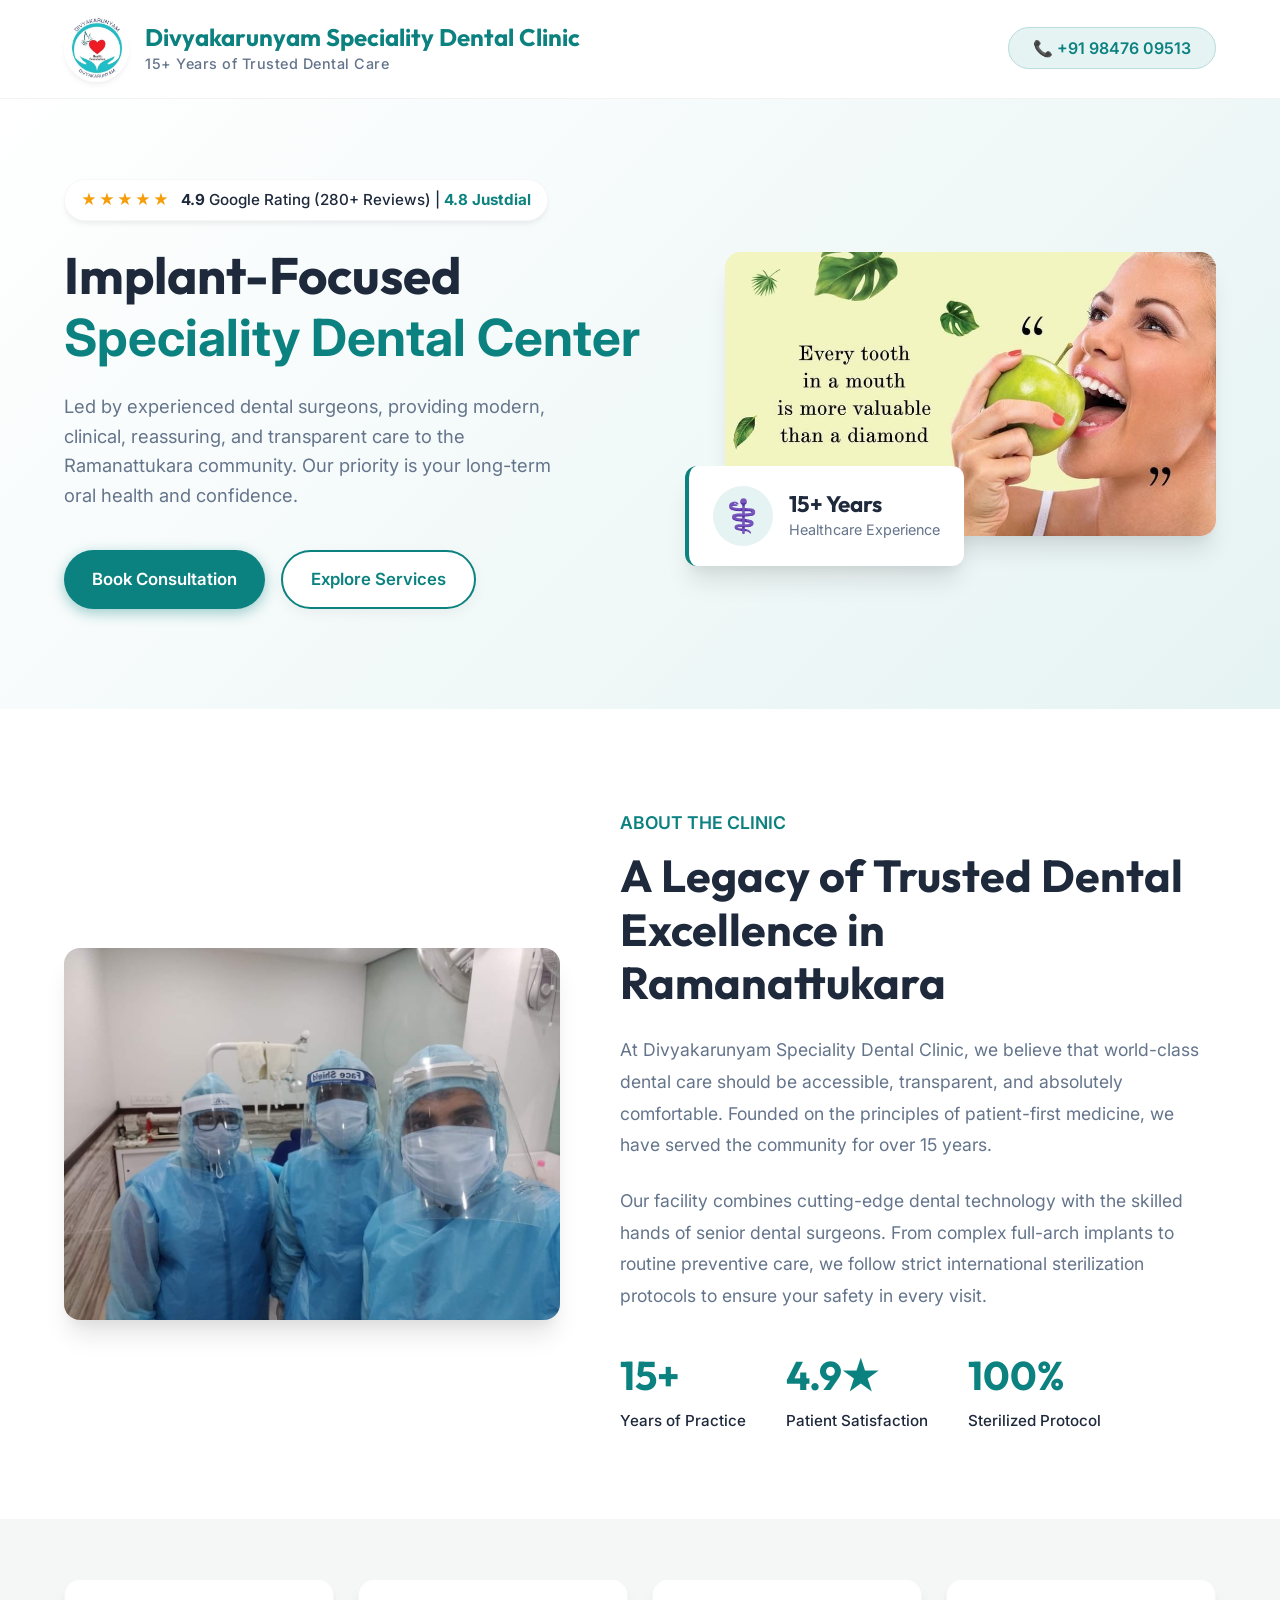
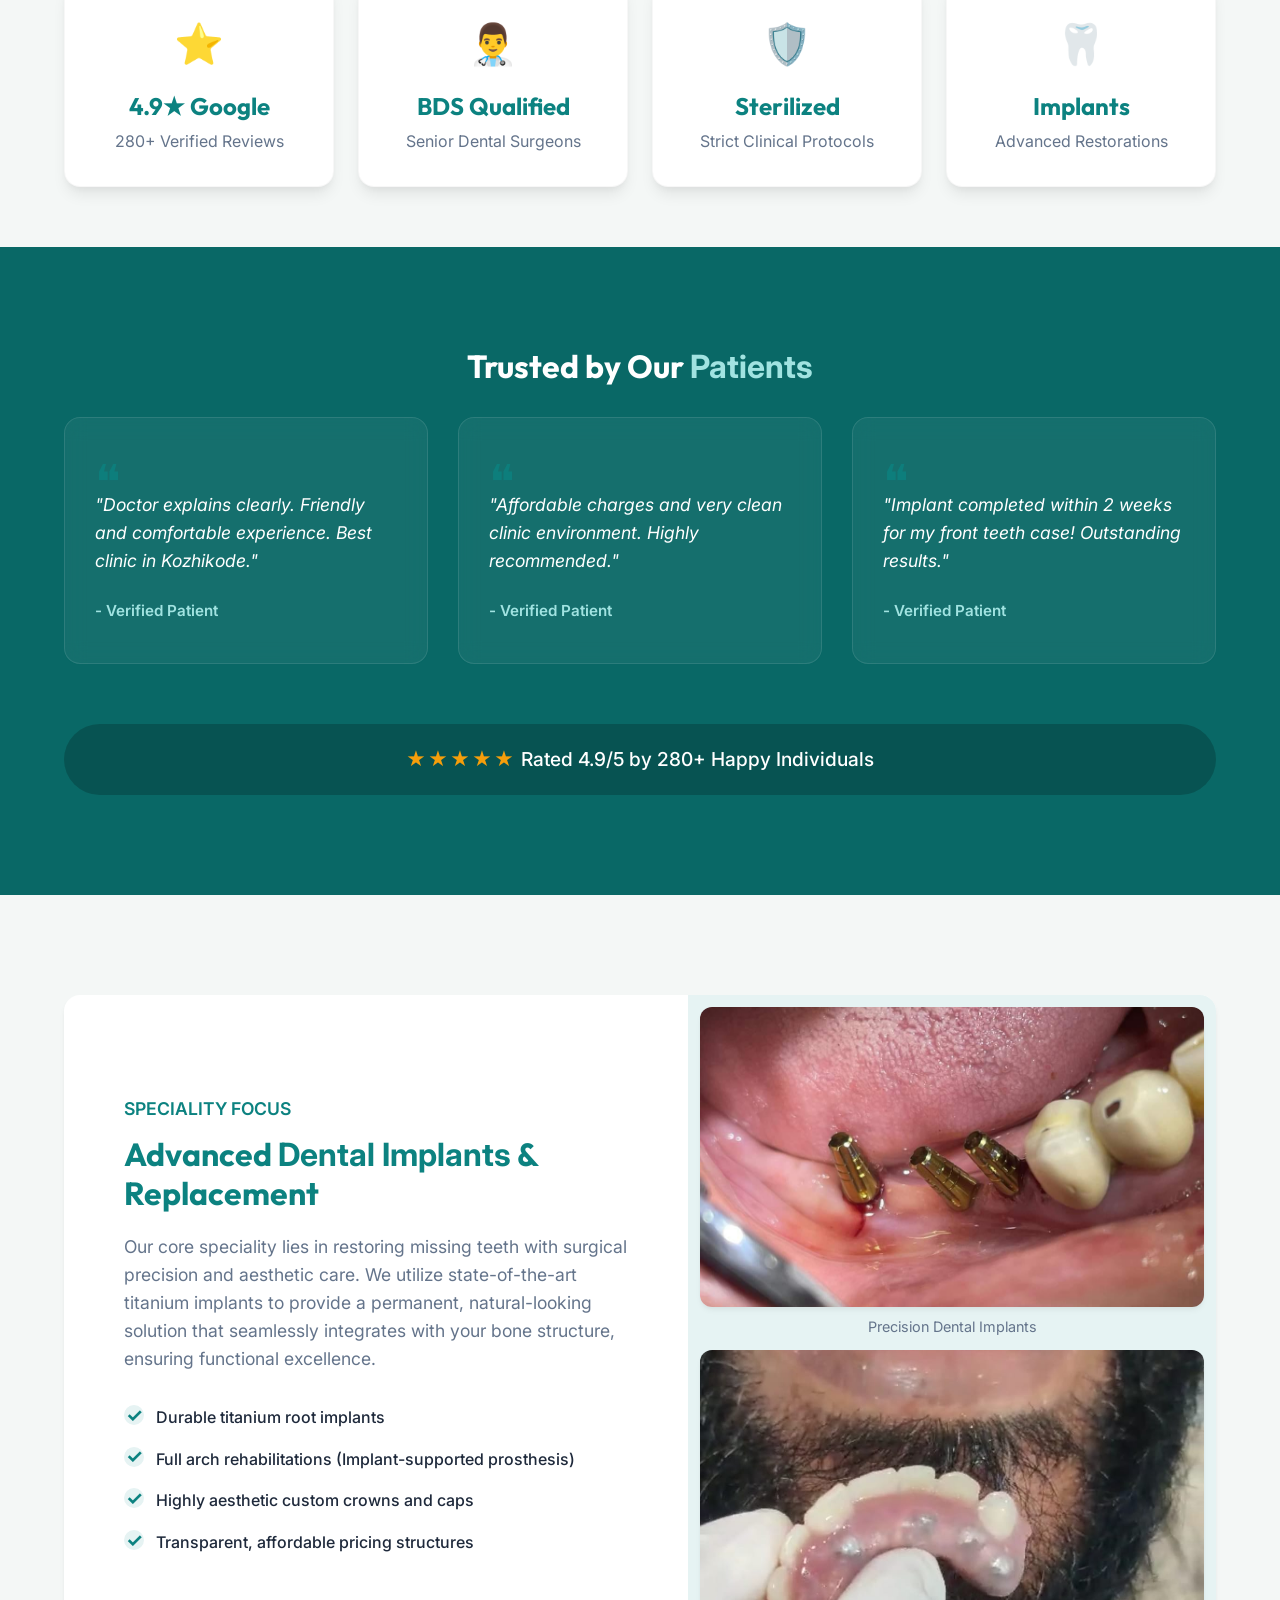
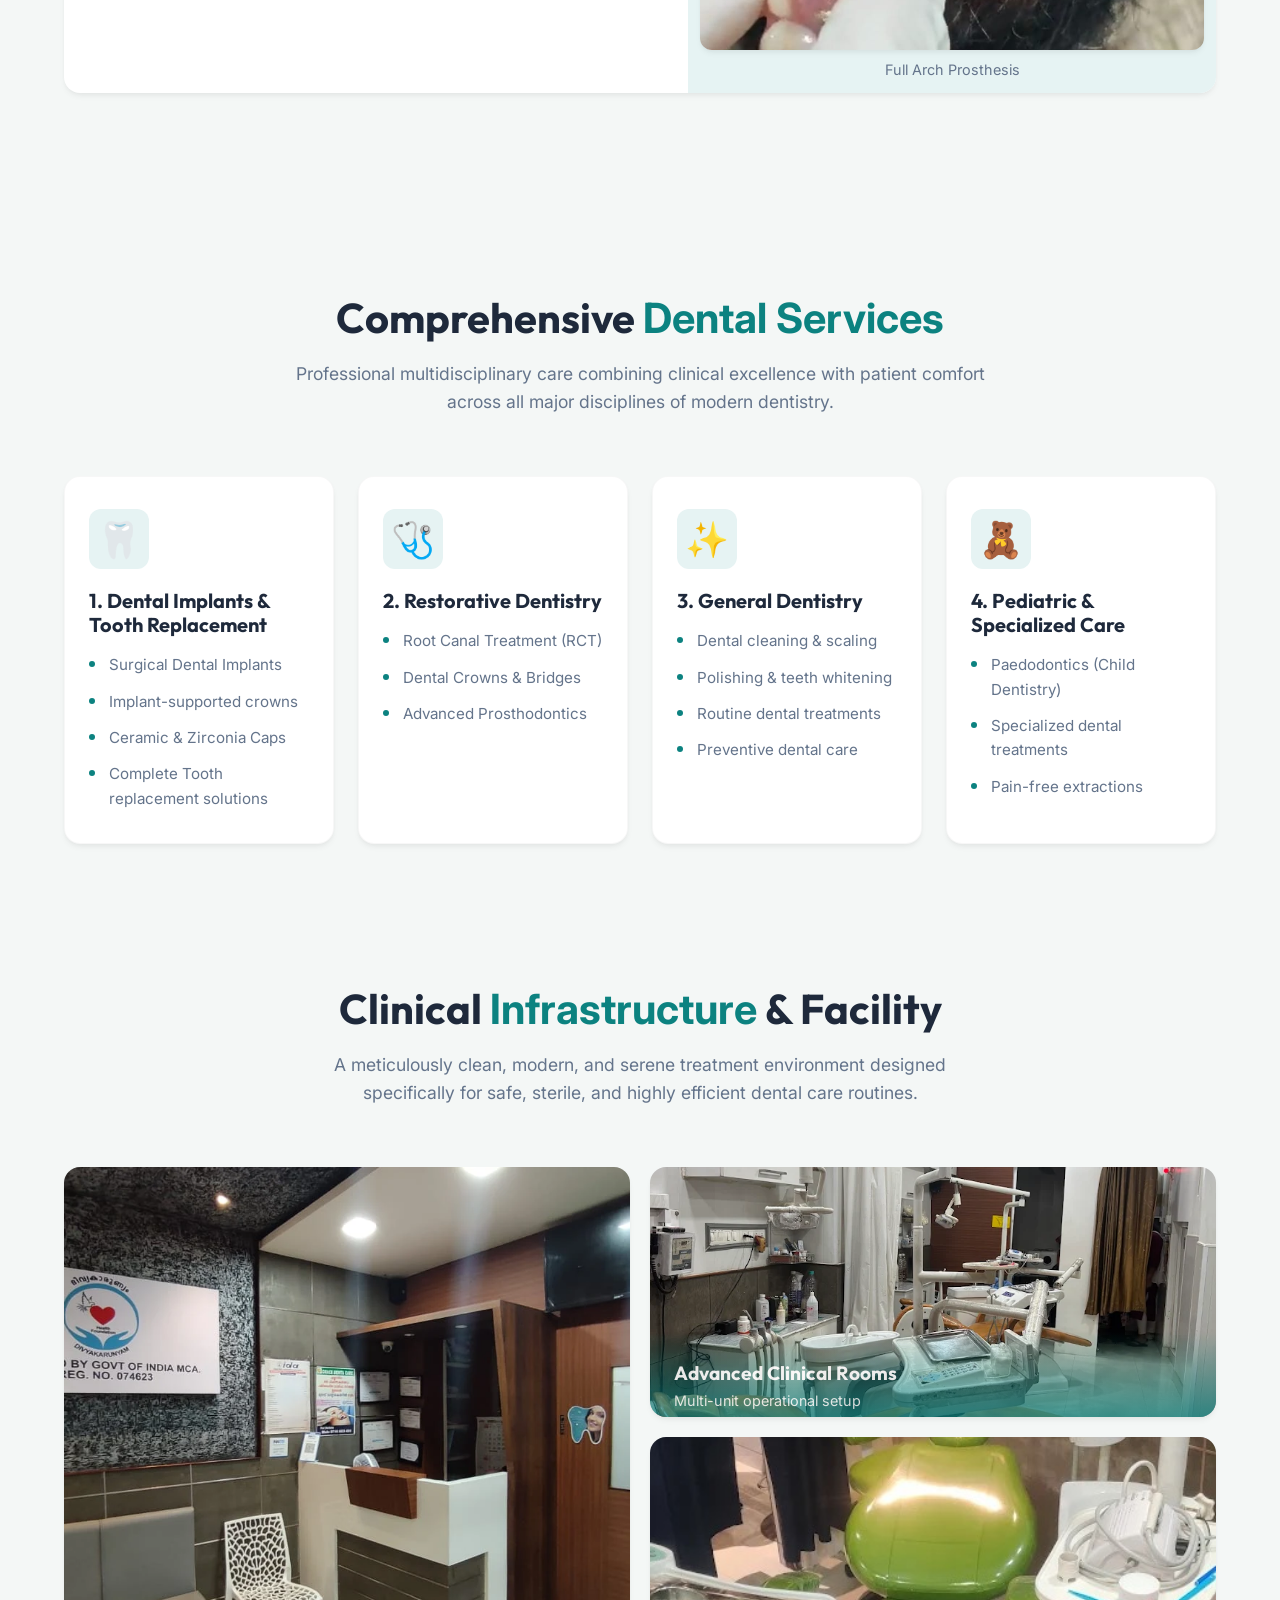
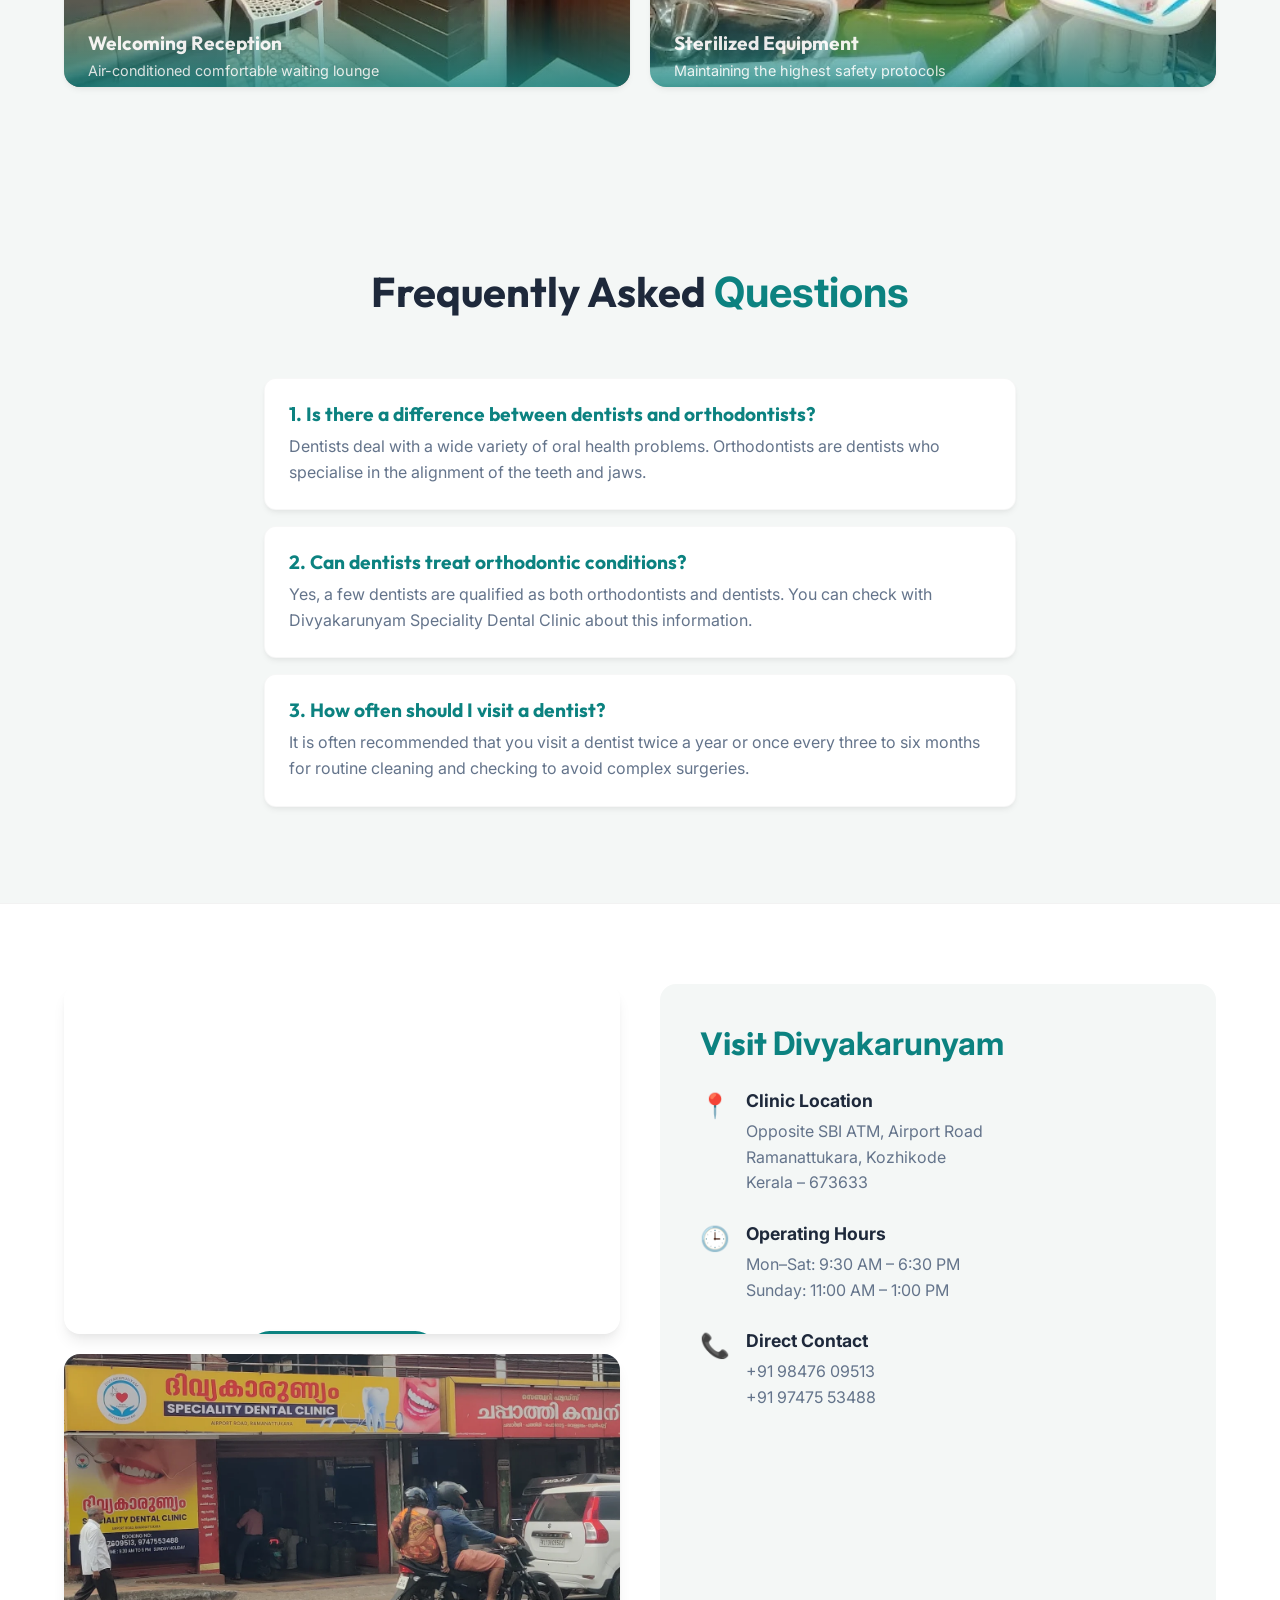
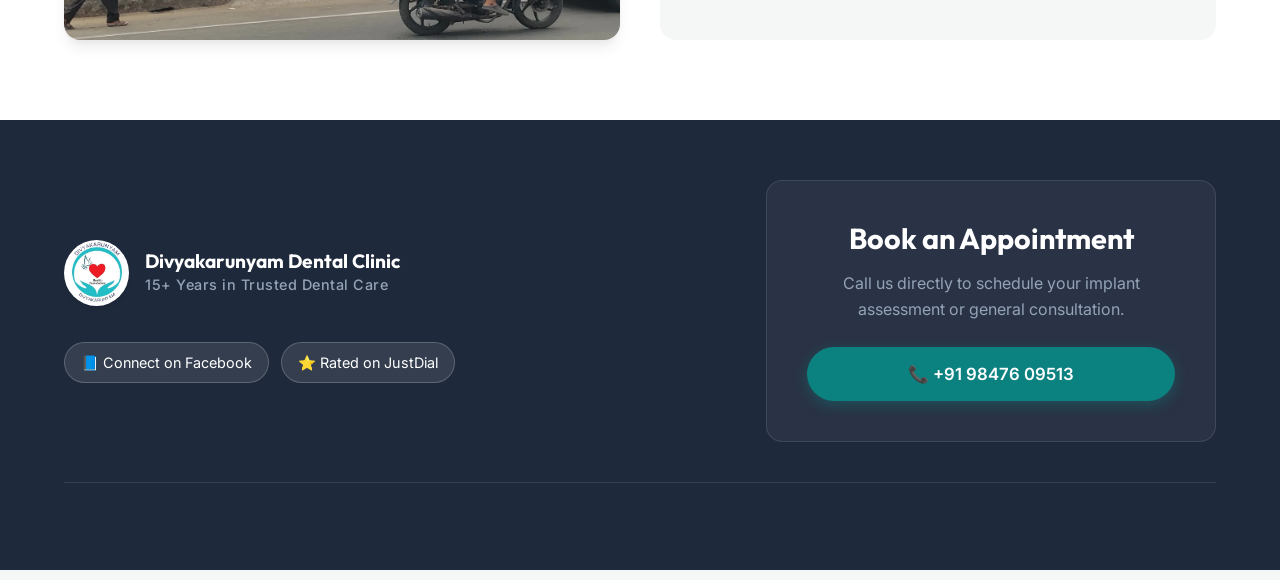
==== commit 2873bd36: "Update print statement from 'Hello' to 'Goodbye'" ====
--- a/divya-dental/index.html
+++ b/divya-dental/index.html
@@ -389,6 +389,7 @@
             </div>
             <div class="footer-bottom text-center reveal slide-up delay-200" style="text-align: center;">
                 <p>&copy; 2026 Divyakarunyam Speciality Dental Clinic. All Rights Reserved.</p>
+                <p>&copy; NOTE:Demo Website Preview.</p>
             </div>
         </div>
     </footer>
@@ -418,4 +419,5 @@
     </script>
 </body>
 
-</html>+
+</html>
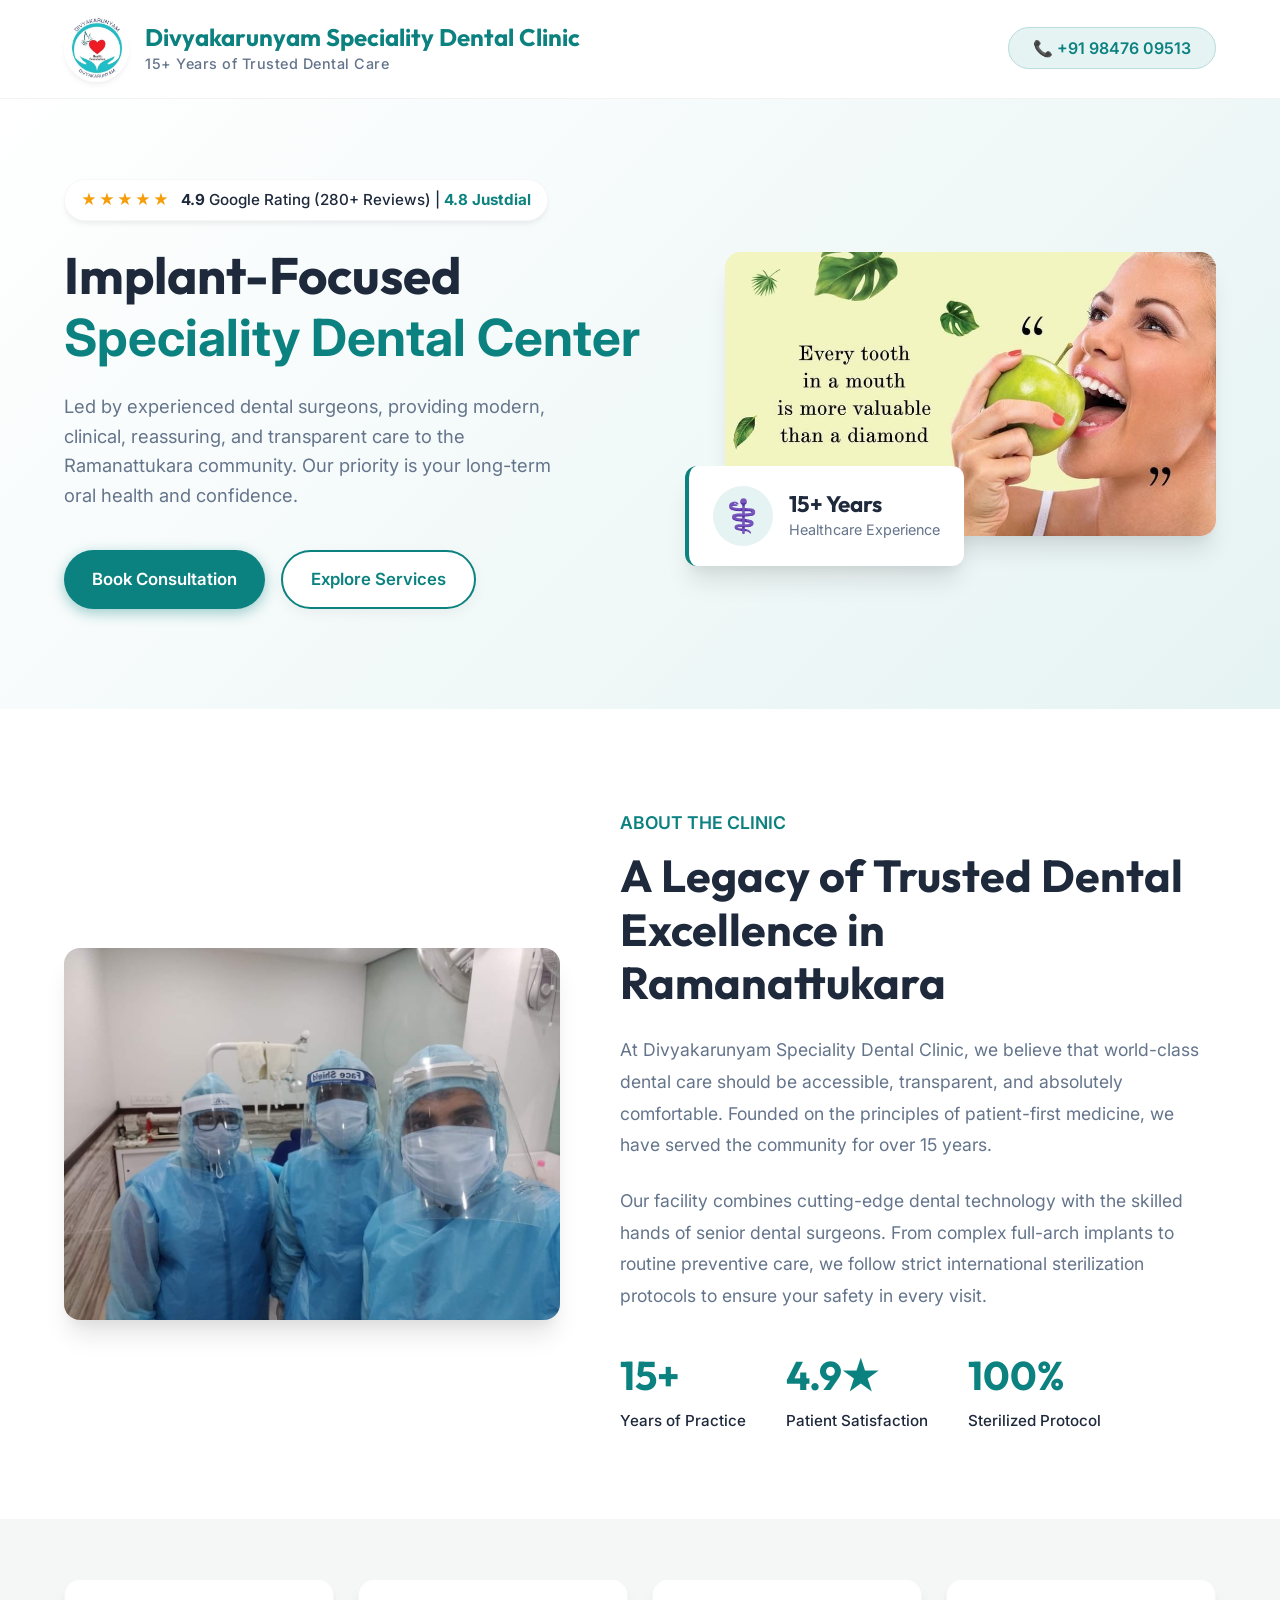
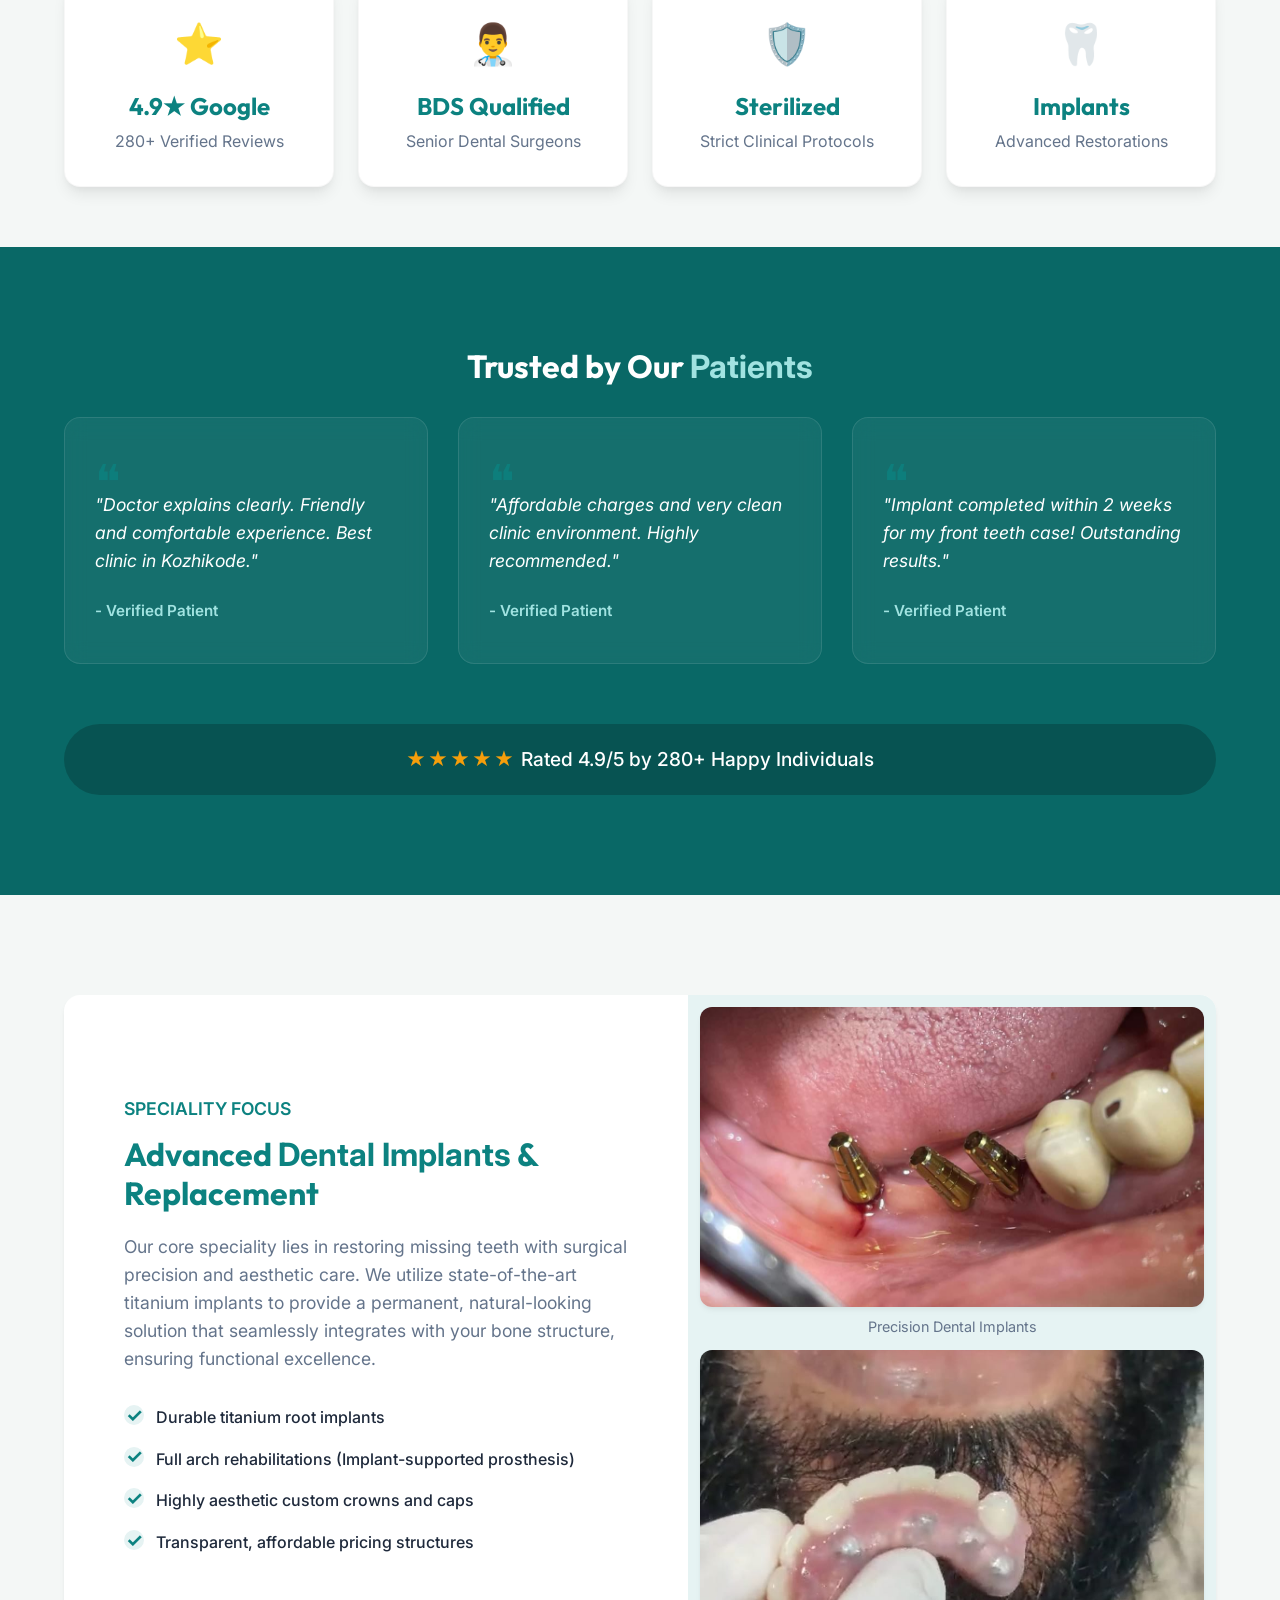
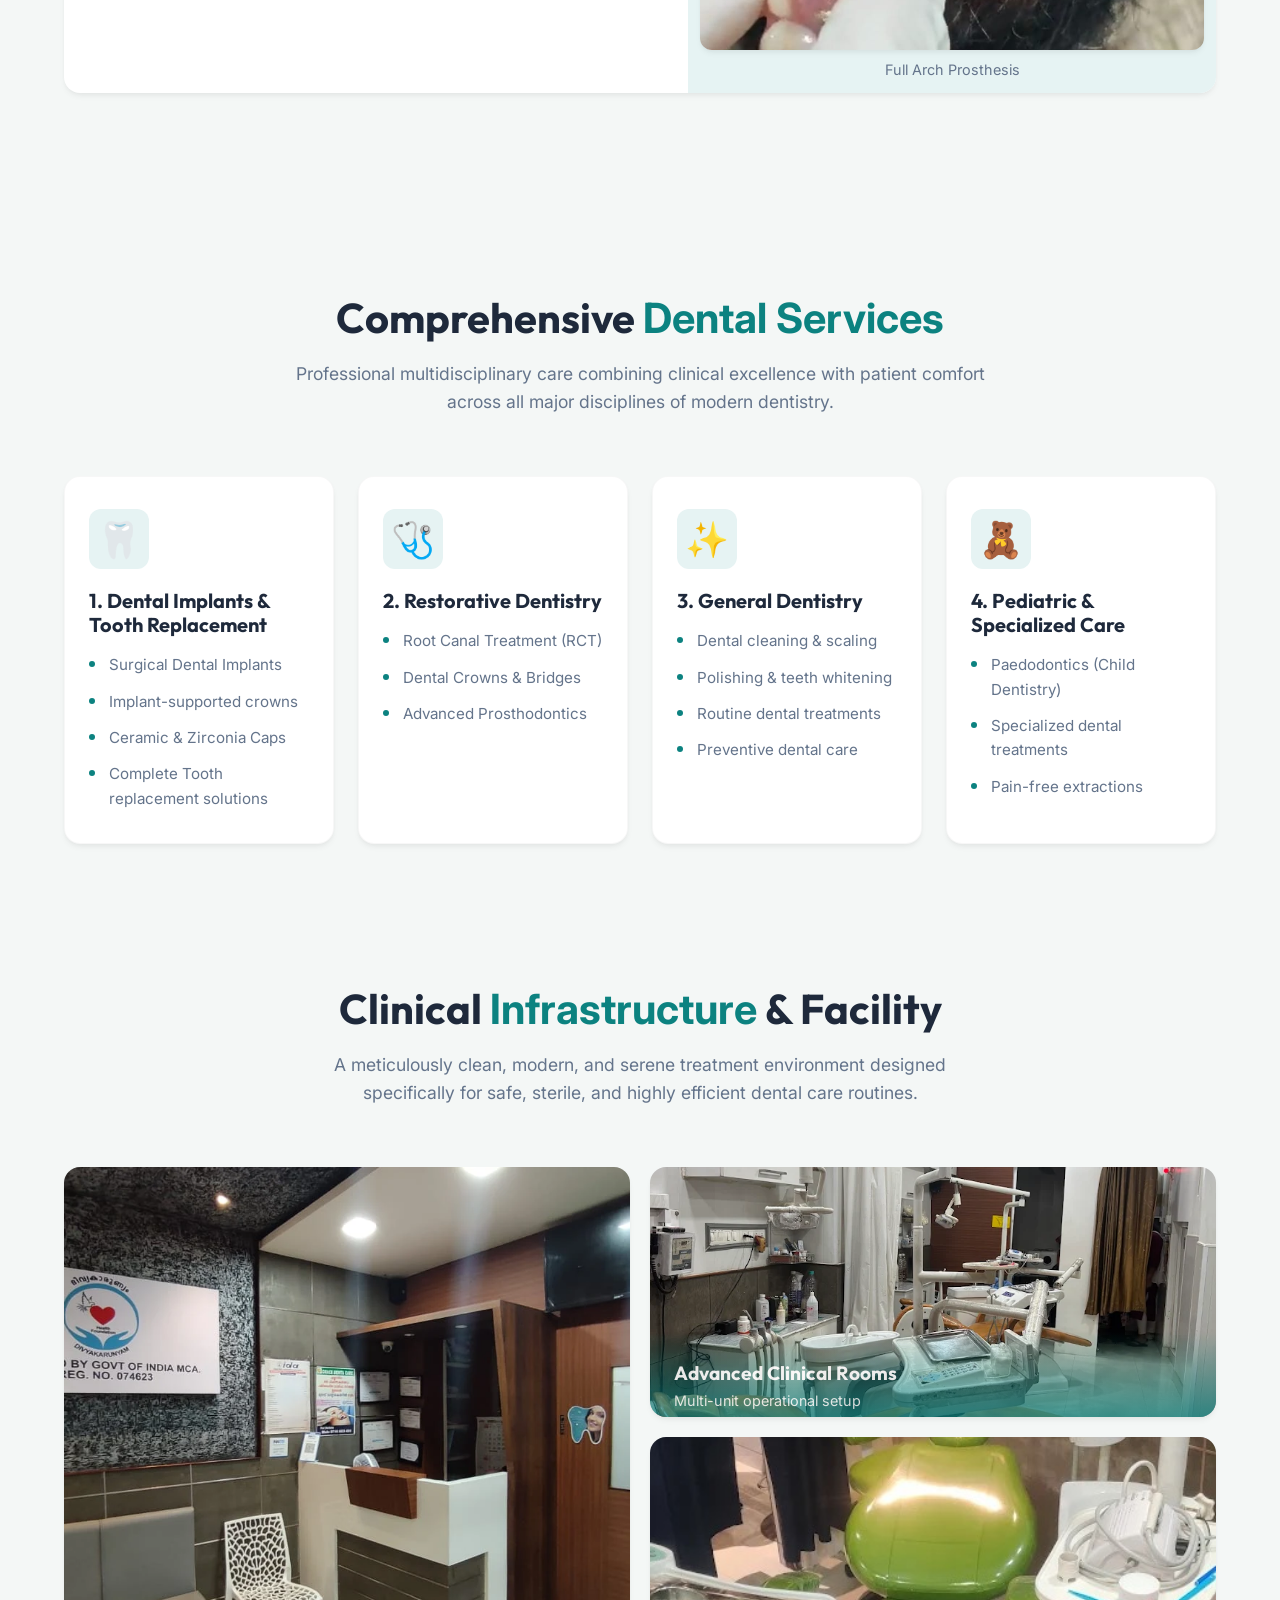
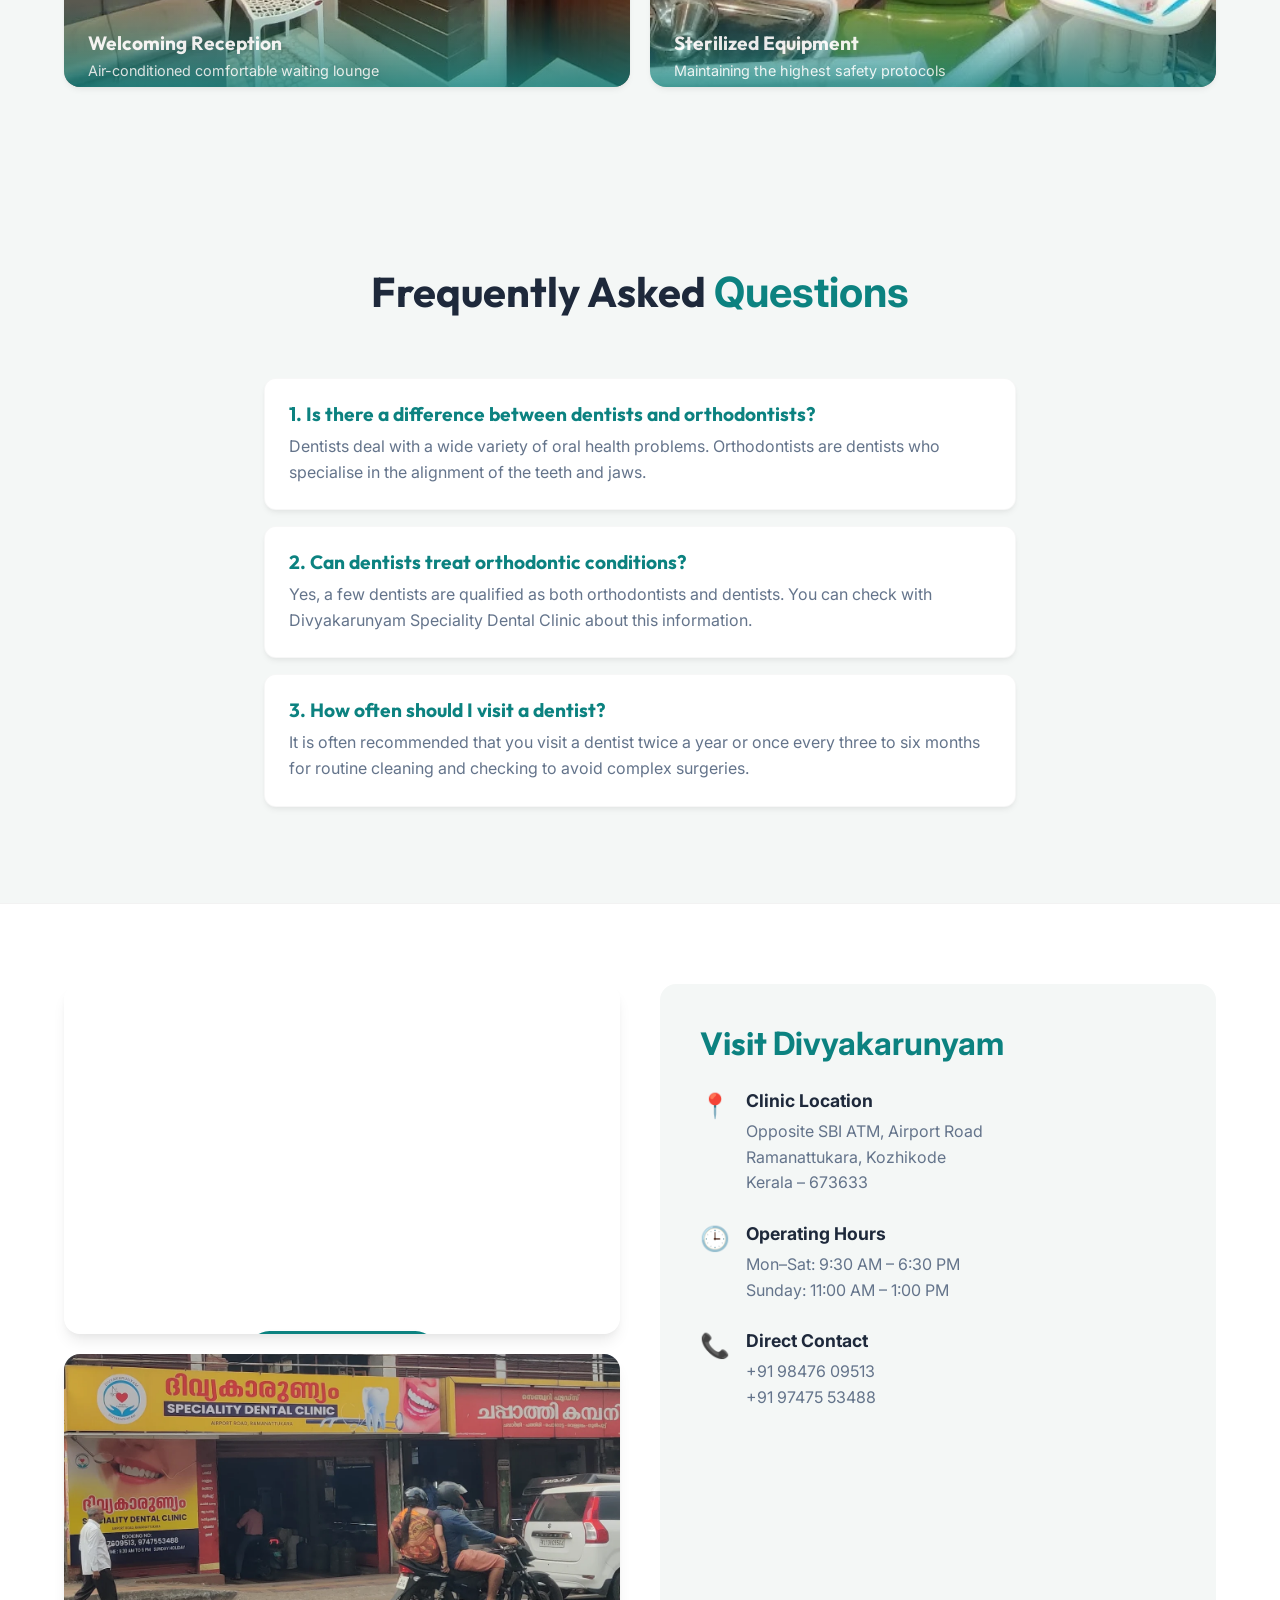
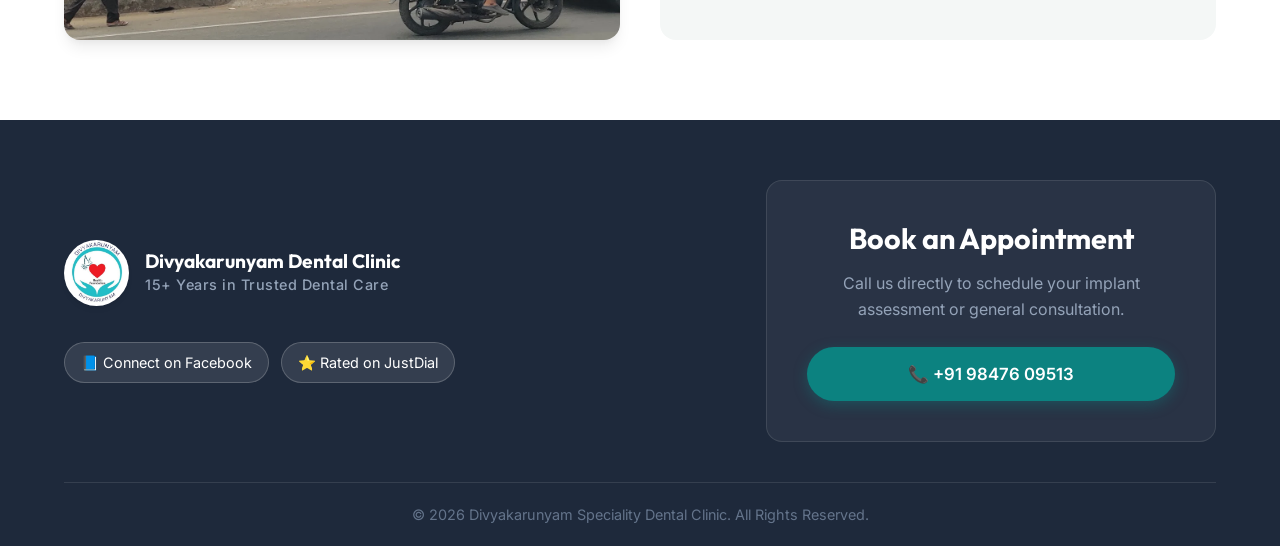
==== commit 2a48d4e5: "Add files via upload" ====
--- a/divya-dental/index.html
+++ b/divya-dental/index.html
@@ -361,7 +361,7 @@
     <!-- Footer -->
     <footer class="footer-contact" id="appointment">
         <div class="container">
-            <div class="footer-content reveal slide-up">
+            <div class="footer-content">
                 <div class="footer-logo logo" style="flex-direction: column; align-items: flex-start;">
                     <div style="display: flex; align-items: center; gap: 16px;">
                         <img src="images/logo.jpg" alt="Divyakarunyam Health Foundation Logo" class="clinic-logo">
@@ -387,9 +387,8 @@
                     </a>
                 </div>
             </div>
-            <div class="footer-bottom text-center reveal slide-up delay-200" style="text-align: center;">
+            <div class="footer-bottom text-center" style="text-align: center;">
                 <p>&copy; 2026 Divyakarunyam Speciality Dental Clinic. All Rights Reserved.</p>
-                <p>&copy; NOTE:Demo Website Preview.</p>
             </div>
         </div>
     </footer>
@@ -419,5 +418,4 @@
     </script>
 </body>
 
-
-</html>
+</html>
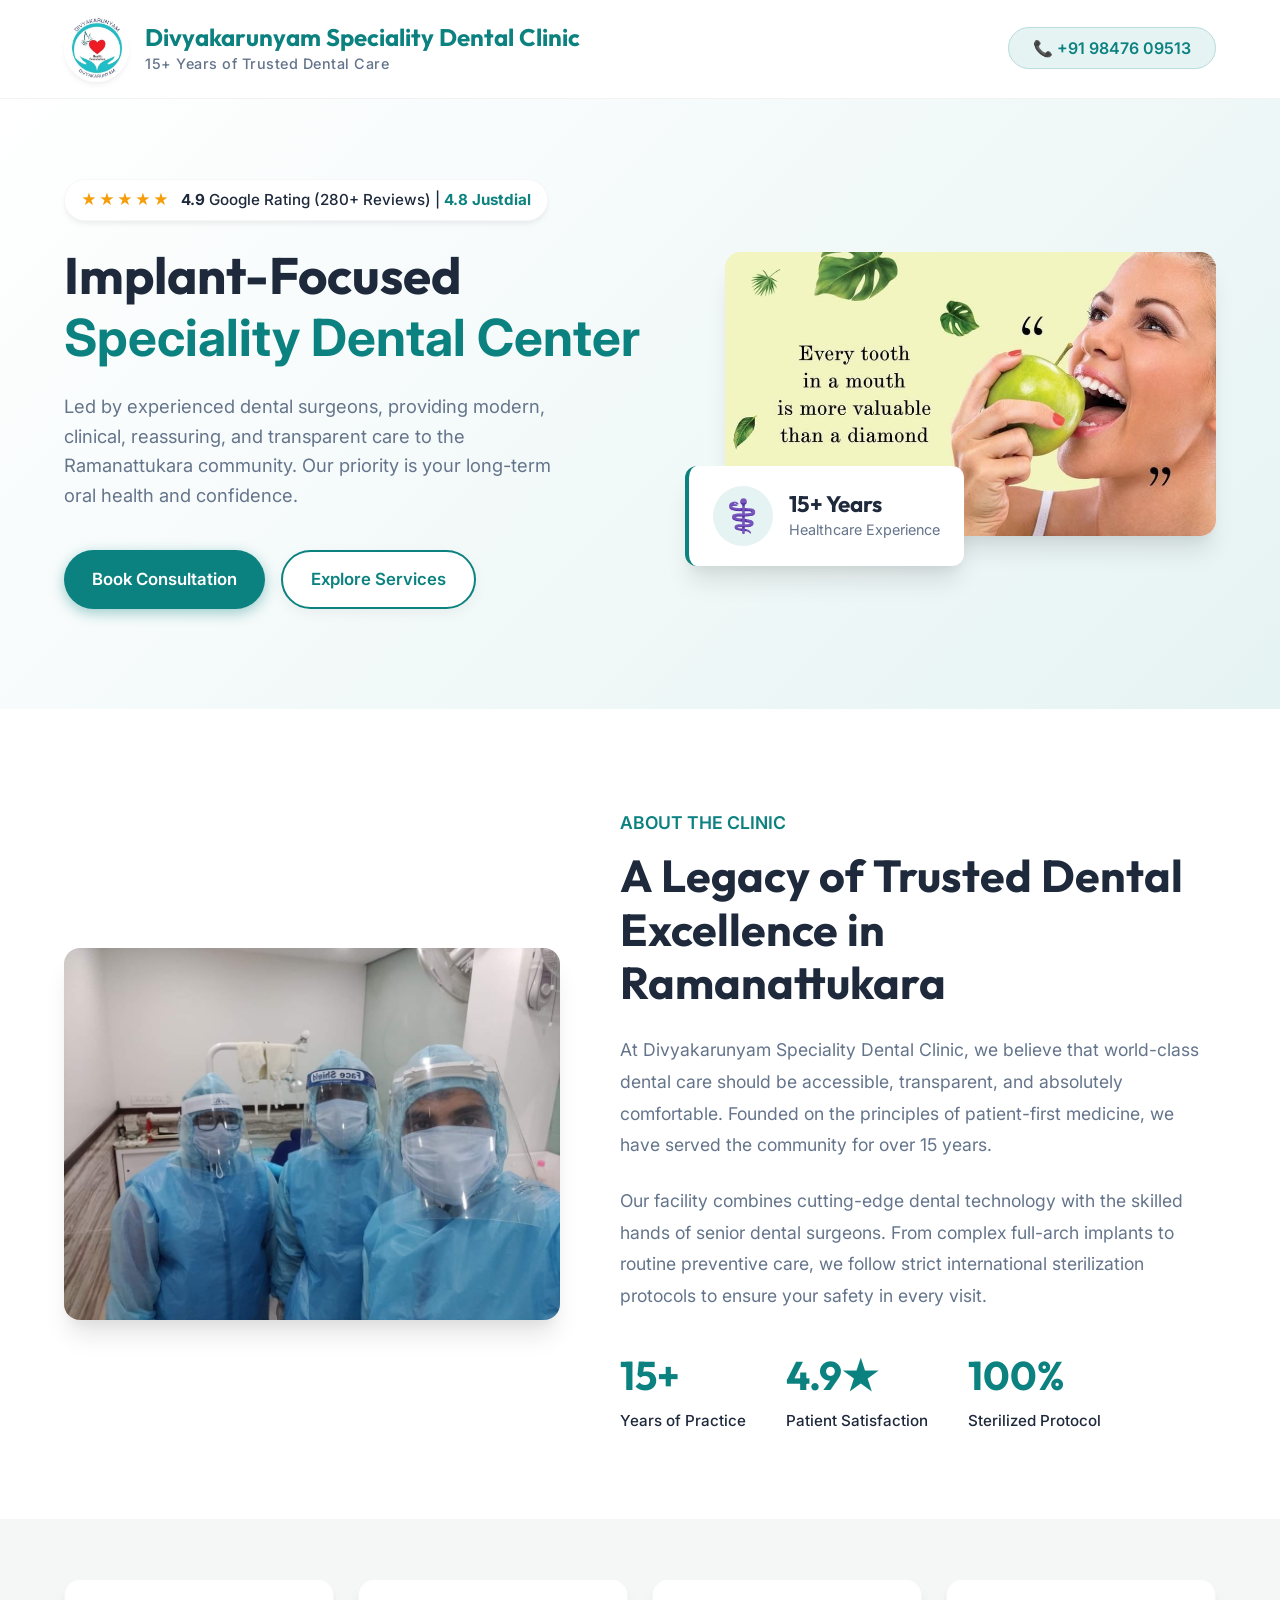
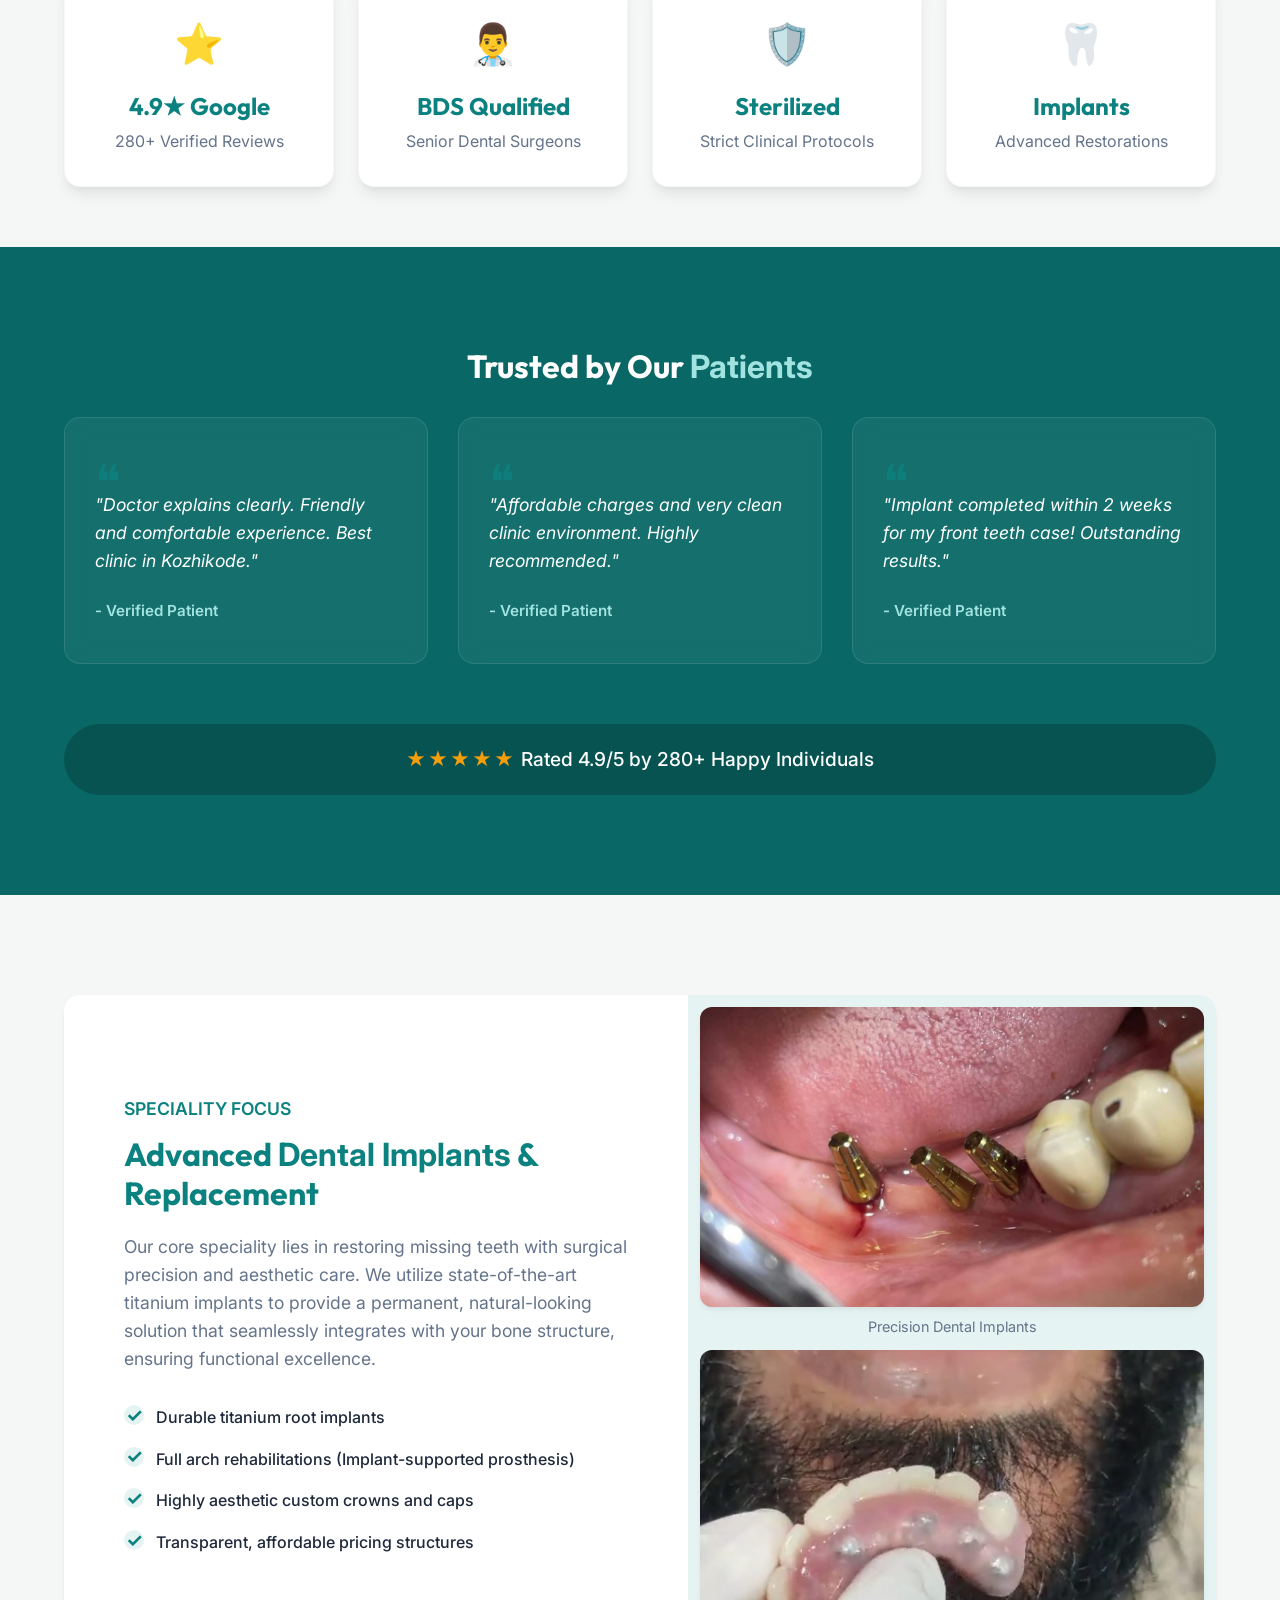
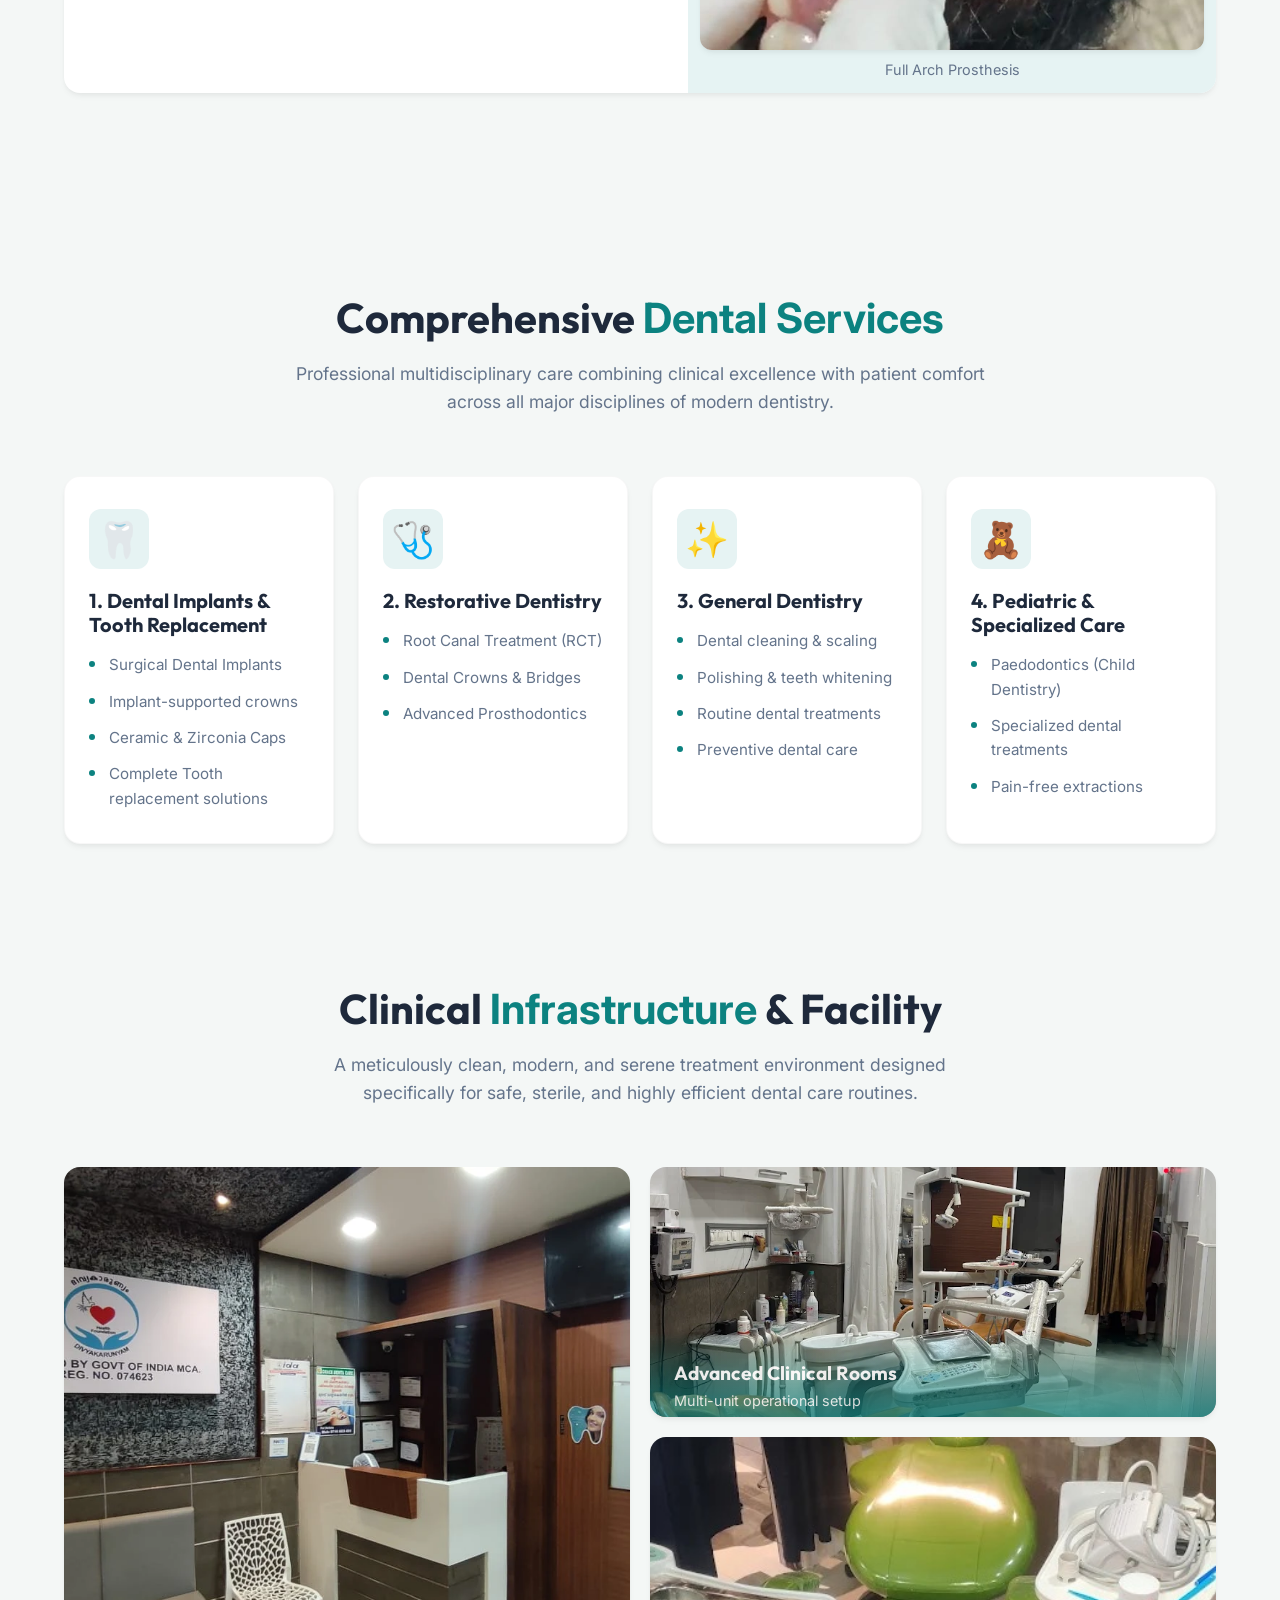
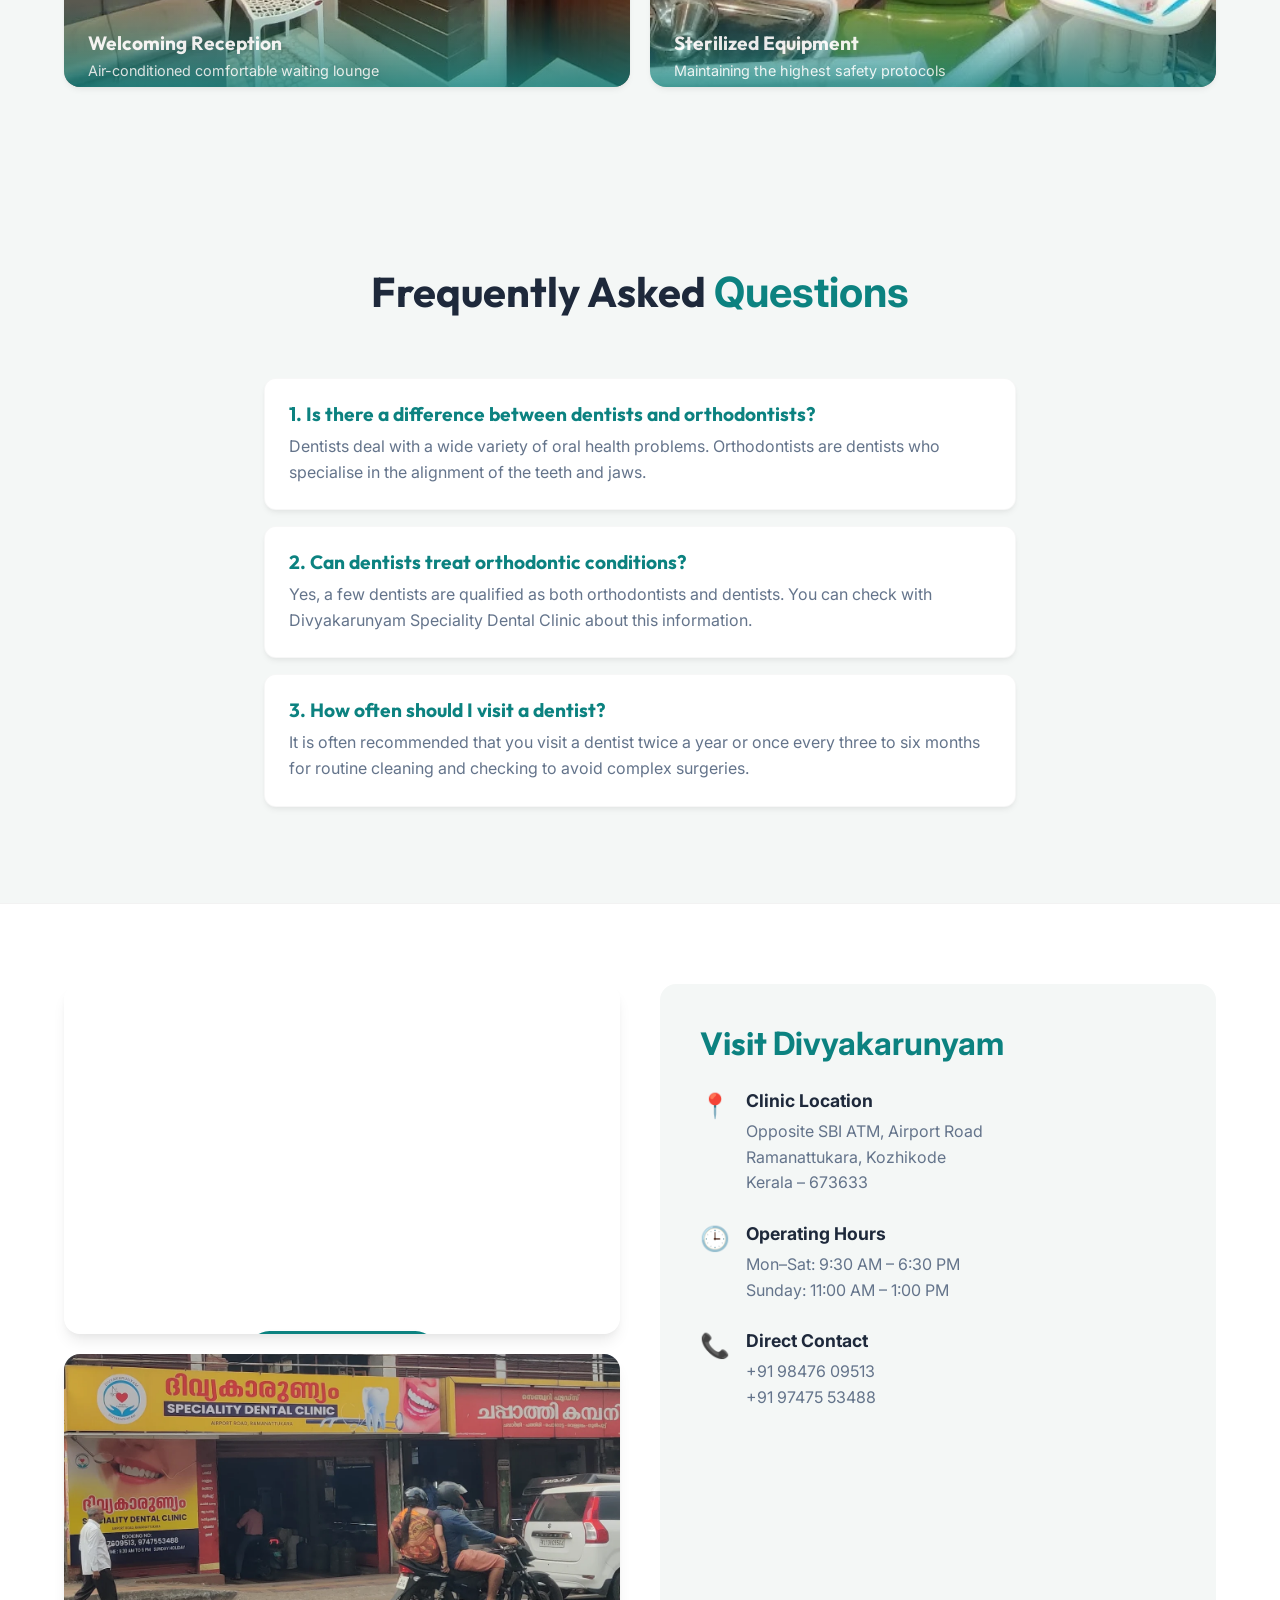
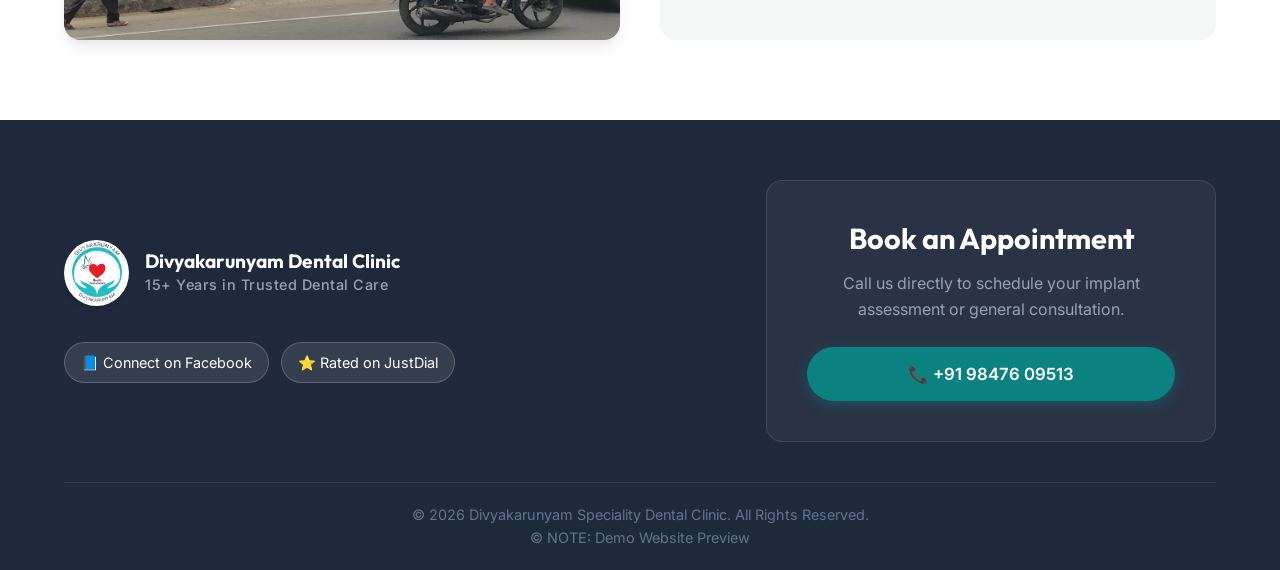
==== commit 4d05c894: "Update index.html" ====
--- a/divya-dental/index.html
+++ b/divya-dental/index.html
@@ -389,6 +389,7 @@
             </div>
             <div class="footer-bottom text-center" style="text-align: center;">
                 <p>&copy; 2026 Divyakarunyam Speciality Dental Clinic. All Rights Reserved.</p>
+                <p>&copy; NOTE: Demo Website Preview</p>
             </div>
         </div>
     </footer>
@@ -418,4 +419,5 @@
     </script>
 </body>
 
-</html>+
+</html>
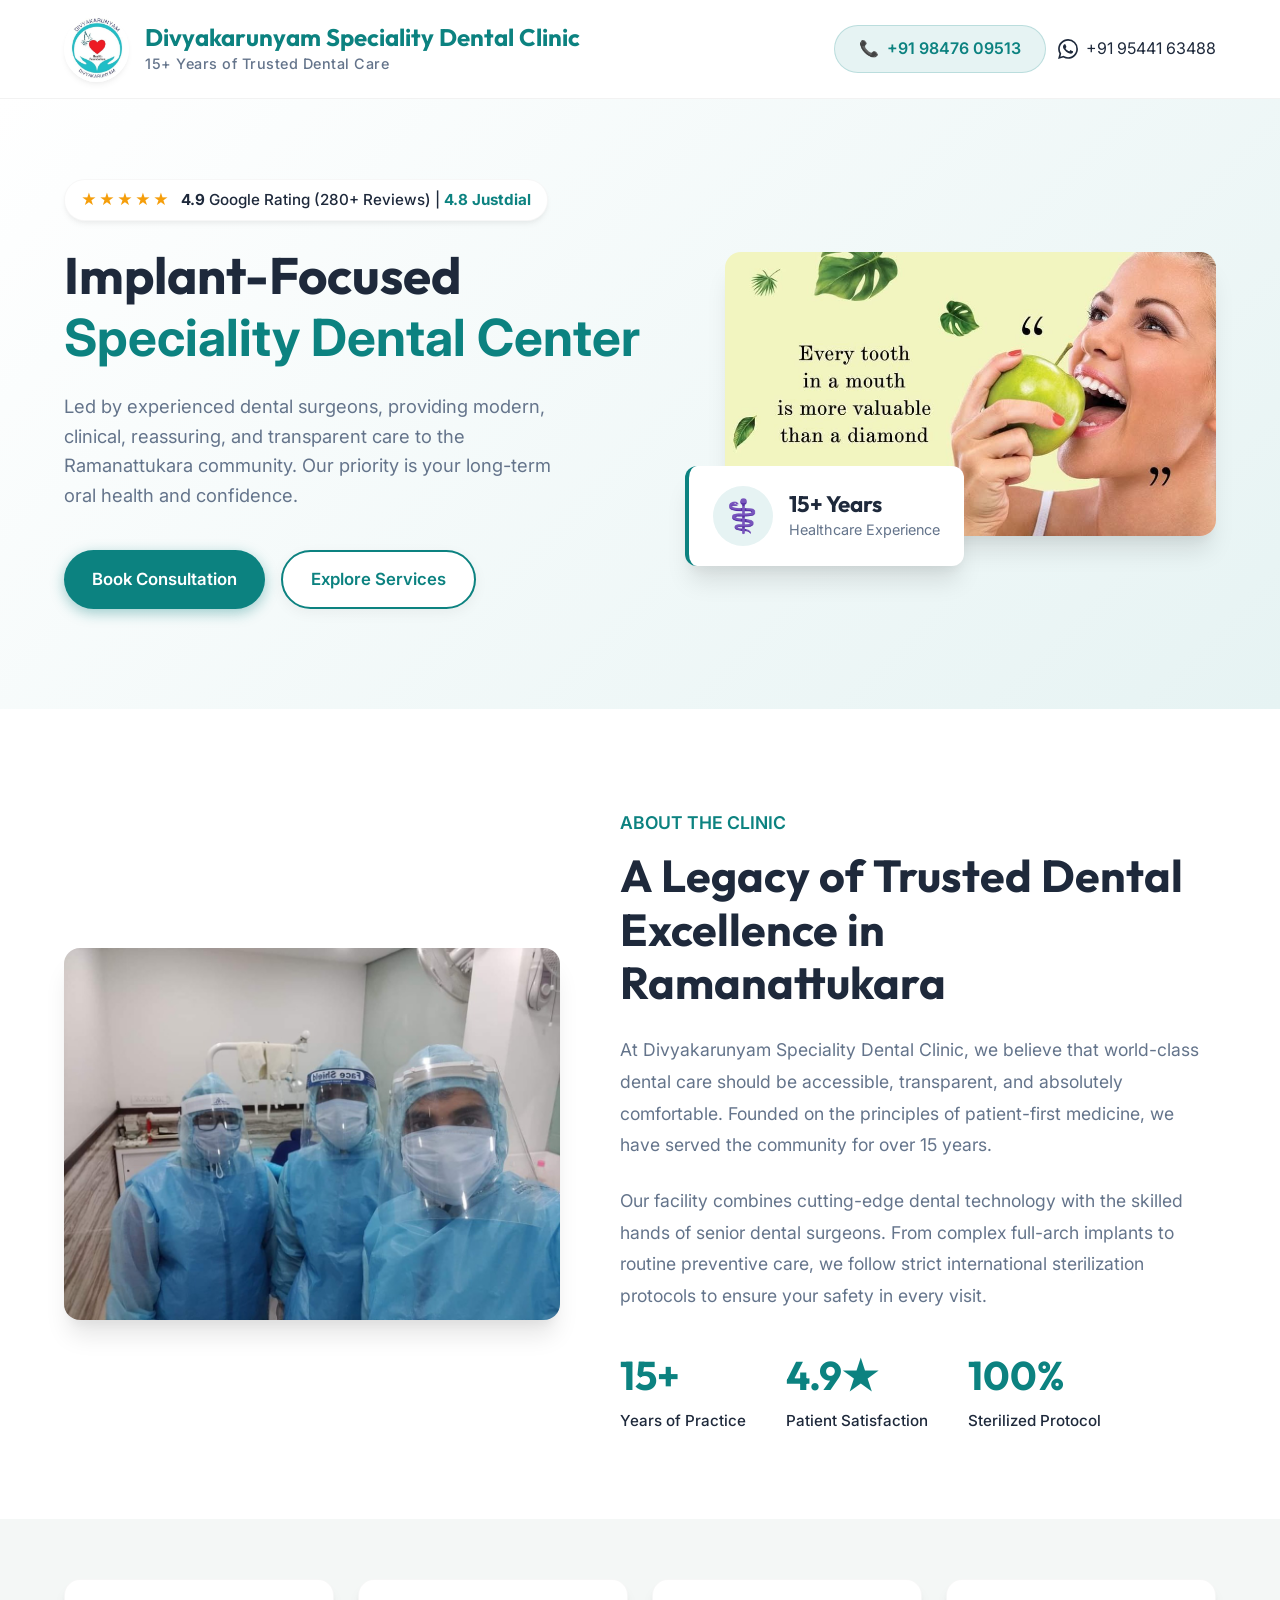
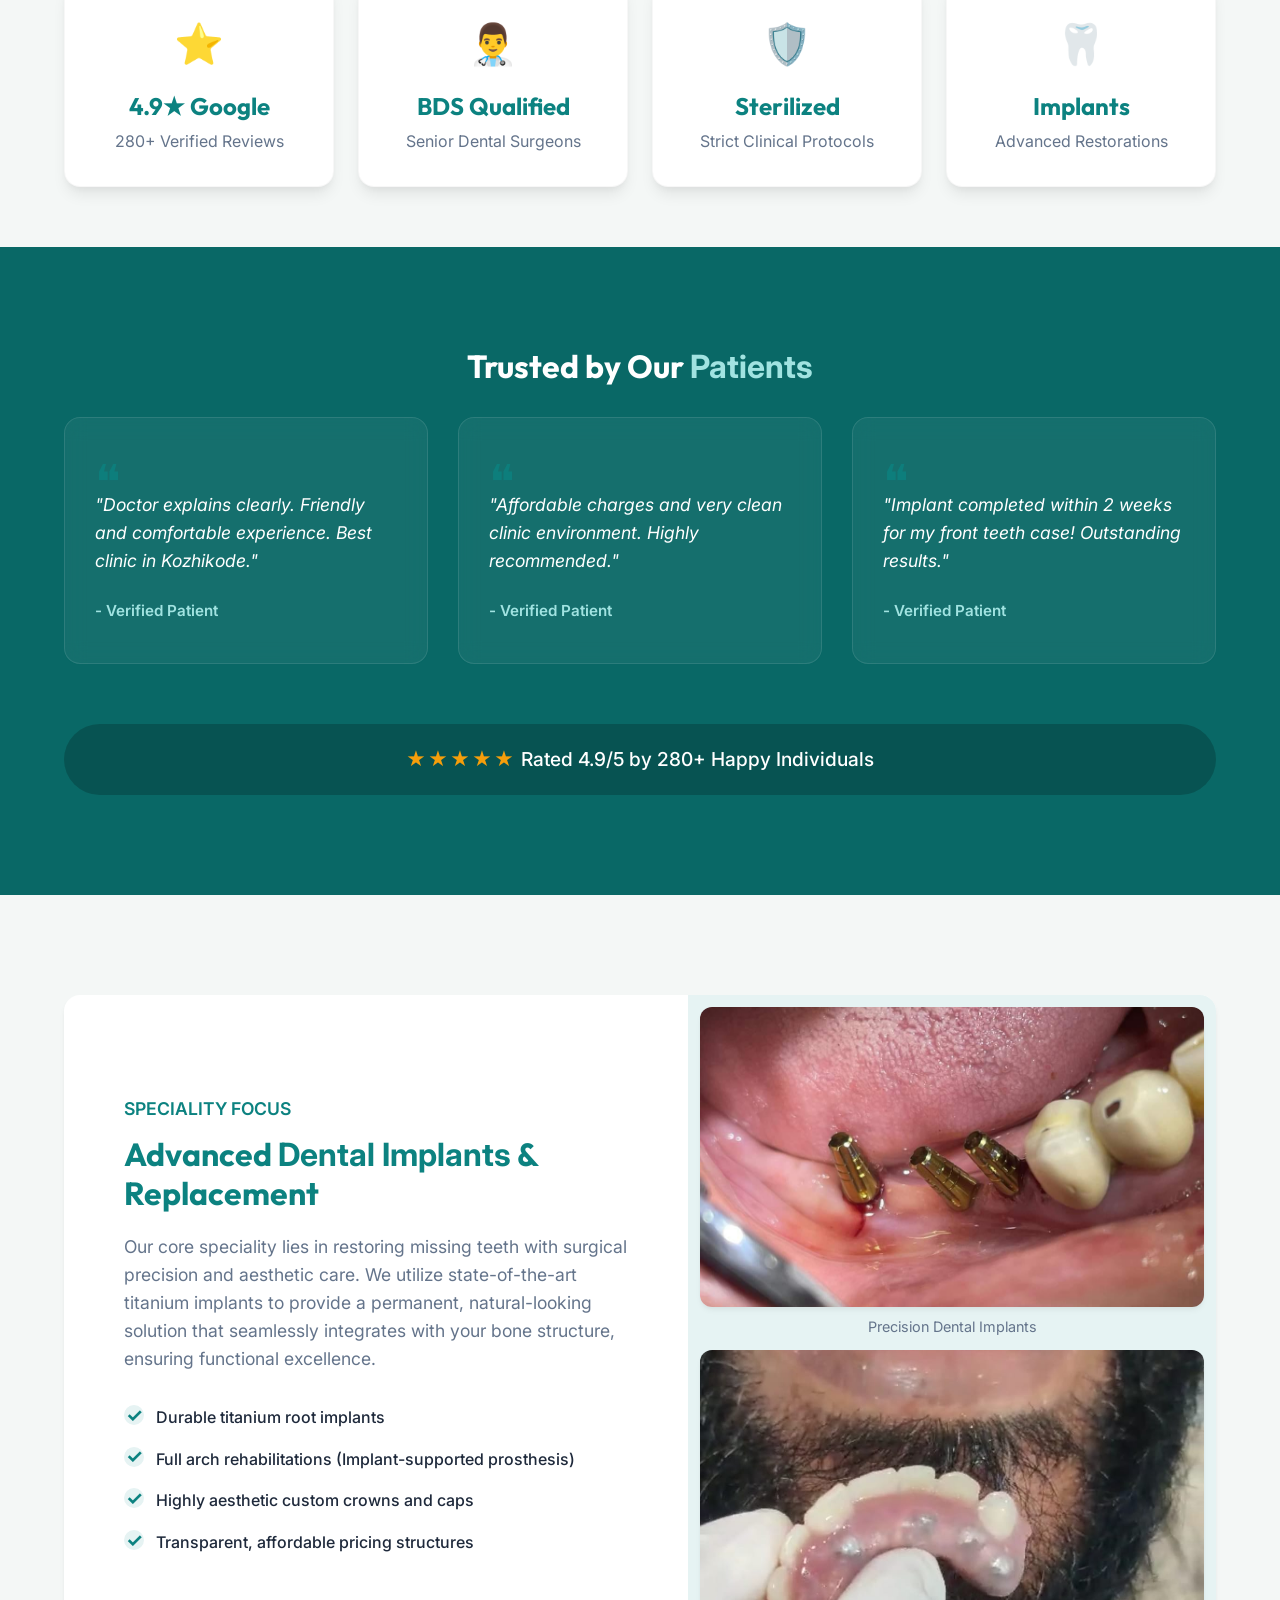
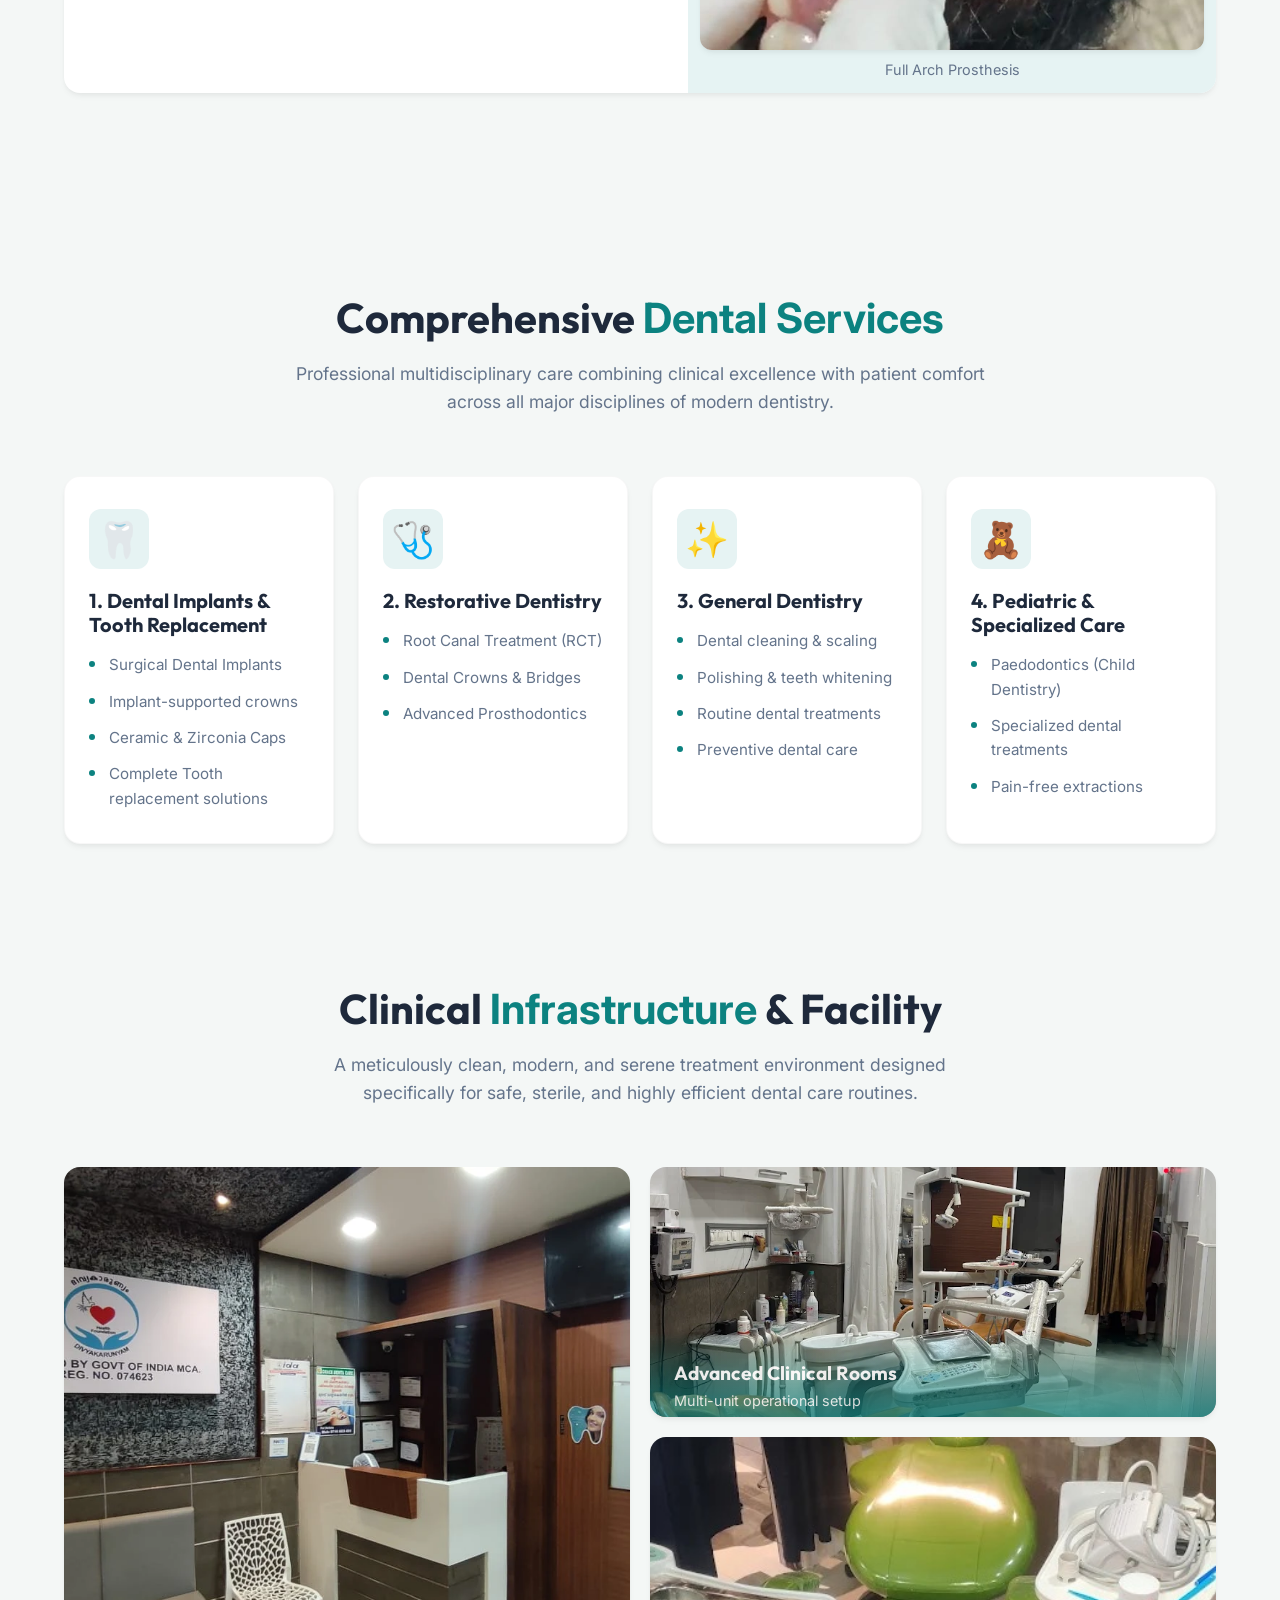
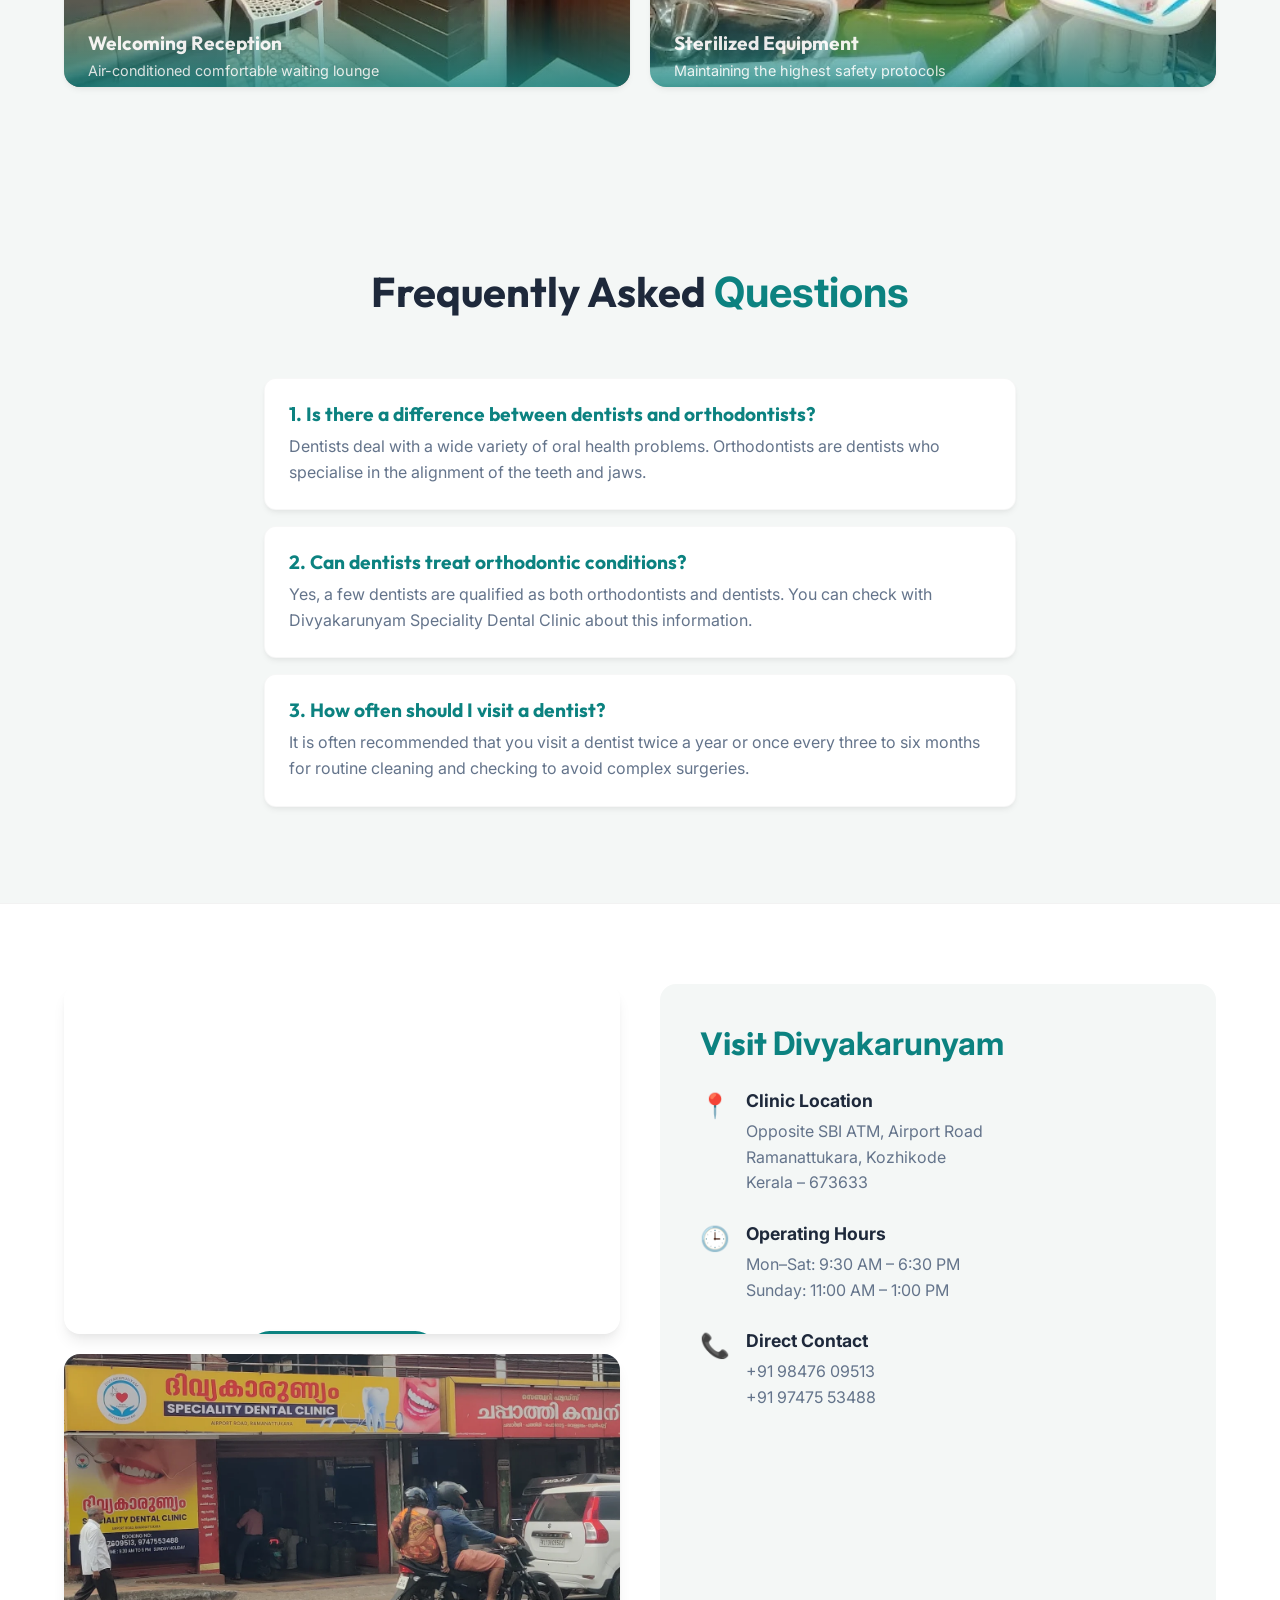
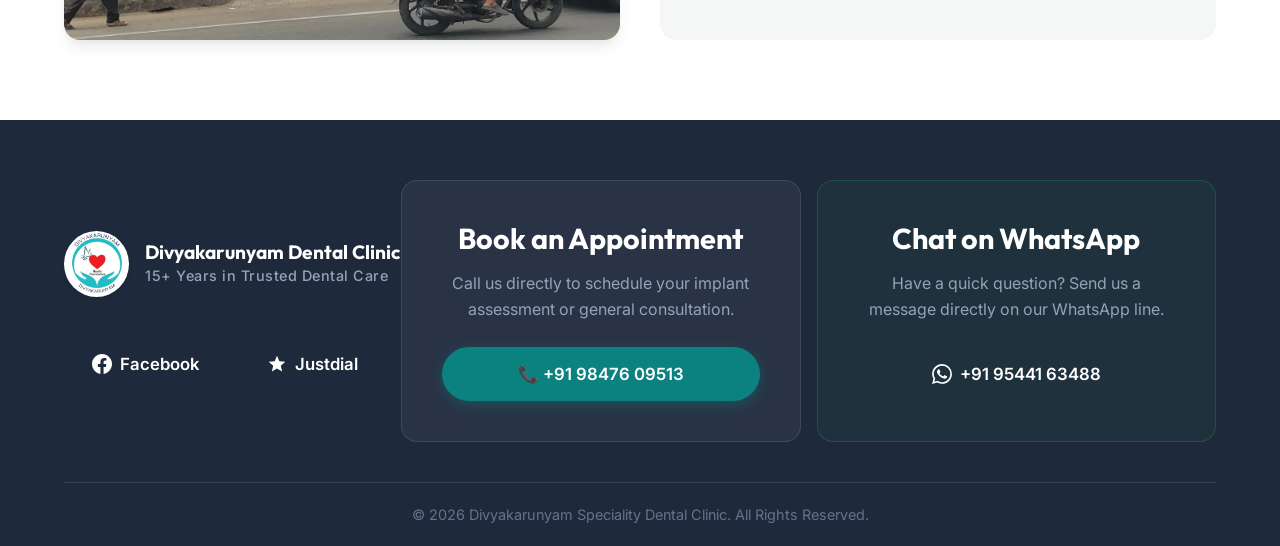
==== commit 034ea831: "Add files via upload" ====
--- a/divya-dental/index.html
+++ b/divya-dental/index.html
@@ -25,9 +25,20 @@
                     <p class="tagline">15+ Years of Trusted Dental Care</p>
                 </div>
             </div>
-            <div class="contact-header">
-                <a href="tel:+919847609513" class="call-btn">
+            <div class="contact-header"
+                style="display: flex; gap: 12px; align-items: center; flex-wrap: wrap; justify-content: flex-end;">
+                <a href="tel:+919847609513" class="call-btn"
+                    style="display: inline-flex; align-items: center; justify-content: center; gap: 8px;">
                     <span class="btn-icon">📞</span> +91 98476 09513
+                </a>
+                <a href="https://wa.me/919544163488" target="_blank" class="wa-btn"
+                    style="display: inline-flex; align-items: center; justify-content: center; gap: 8px;">
+                    <svg width="20" height="20" viewBox="0 0 24 24" fill="currentColor"
+                        xmlns="http://www.w3.org/2000/svg">
+                        <path
+                            d="M17.472 14.382c-.297-.149-1.758-.867-2.03-.967-.273-.099-.471-.148-.67.15-.197.297-.767.966-.94 1.164-.173.199-.347.223-.644.075-.297-.15-1.255-.463-2.39-1.475-.888-.788-1.489-1.761-1.662-2.06-.173-.297-.018-.458.13-.606.134-.133.298-.347.446-.52.149-.174.198-.298.298-.497.099-.198.05-.371-.025-.52-.075-.149-.669-1.612-.916-2.207-.242-.579-.487-.5-.669-.51a12.8 12.8 0 0 0-.57-.01c-.198 0-.52.074-.792.372-.272.297-1.04 1.016-1.04 2.479 0 1.462 1.065 2.875 1.213 3.074.149.198 2.096 3.2 5.077 4.487.709.306 1.262.489 1.694.625.712.227 1.36.195 1.871.118.571-.085 1.758-.719 2.006-1.413.248-.694.248-1.289.173-1.413-.074-.124-.272-.198-.57-.347m-5.421 7.403h-.004a9.87 9.87 0 0 1-5.031-1.378l-.361-.214-3.741.982.998-3.648-.235-.374a9.86 9.86 0 0 1-1.51-5.26c.001-5.45 4.436-9.884 9.888-9.884 2.64 0 5.122 1.03 6.988 2.898a9.82 9.82 0 0 1 2.893 6.994c-.003 5.45-4.437 9.884-9.885 9.884m8.413-18.297A11.815 11.815 0 0 0 12.05 0C5.495 0 .16 5.335.157 11.892c0 2.096.547 4.142 1.588 5.945L.057 24l6.305-1.654a11.882 11.882 0 0 0 5.683 1.448h.005c6.554 0 11.89-5.335 11.893-11.893a11.821 11.821 0 0 0-3.48-8.413z" />
+                    </svg>
+                    +91 95441 63488
                 </a>
             </div>
         </div>
@@ -370,26 +381,57 @@
                             <p class="tagline" style="color: #94a3b8;">15+ Years in Trusted Dental Care</p>
                         </div>
                     </div>
-                    <div class="social-links" style="margin-top: 20px; display: flex; gap: 12px; flex-wrap: wrap;">
-                        <a href="https://www.facebook.com/gracedentacare/" target="_blank"
-                            style="color: var(--white); background: rgba(255,255,255,0.1); padding: 8px 16px; border-radius: 50px; font-size: 0.9rem; text-decoration: none; border: 1px solid rgba(255,255,255,0.2); transition: background 0.3s ease;">📘
-                            Connect on Facebook</a>
-                        <a href="https://jsdl.in/DT-38I2WWQ1" target="_blank"
-                            style="color: var(--white); background: rgba(255,255,255,0.1); padding: 8px 16px; border-radius: 50px; font-size: 0.9rem; text-decoration: none; border: 1px solid rgba(255,255,255,0.2); transition: background 0.3s ease;">⭐
-                            Rated on JustDial</a>
-                    </div>
-                </div>
-                <div class="appointment-card">
-                    <h3>Book an Appointment</h3>
-                    <p>Call us directly to schedule your implant assessment or general consultation.</p>
-                    <a href="tel:+919847609513" class="btn primary-btn" style="width: 100%;">
-                        📞 +91 98476 09513
-                    </a>
+                    <div class="social-links" style="margin-top: 24px; display: flex; gap: 12px; flex-wrap: wrap;">
+                        <a href="https://www.facebook.com/gracedentacare/" target="_blank" class="btn fb-btn"
+                            style="display: inline-flex; align-items: center; justify-content: center; gap: 8px;">
+                            <svg width="20" height="20" viewBox="0 0 24 24" fill="currentColor"
+                                xmlns="http://www.w3.org/2000/svg">
+                                <path
+                                    d="M24 12.073c0-6.627-5.373-12-12-12s-12 5.373-12 12c0 5.99 4.388 10.954 10.125 11.854v-8.385H7.078v-3.469h3.047V9.43c0-3.007 1.792-4.669 4.533-4.669 1.312 0 2.686.235 2.686.235v2.953H15.83c-1.491 0-1.956.925-1.956 1.874v2.25h3.328l-.532 3.469h-2.796v8.385C19.612 23.027 24 18.062 24 12.073z" />
+                            </svg>
+                            Facebook
+                        </a>
+                        <a href="https://jsdl.in/DT-38I2WWQ1" target="_blank" class="btn jd-btn"
+                            style="display: inline-flex; align-items: center; justify-content: center; gap: 8px;">
+                            <svg width="20" height="20" viewBox="0 0 24 24" fill="currentColor"
+                                xmlns="http://www.w3.org/2000/svg">
+                                <path
+                                    d="M12 17.27L18.18 21L16.54 13.97L22 9.24L14.81 8.63L12 2L9.19 8.63L2 9.24L7.46 13.97L5.82 21L12 17.27Z" />
+                            </svg>
+                            Justdial
+                        </a>
+                    </div>
+                </div>
+                <div class="footer-cta-group"
+                    style="display: flex; gap: 16px; flex-wrap: wrap; flex: 1; justify-content: flex-end;">
+                    <div class="appointment-card"
+                        style="flex: 1; min-width: 300px; display: flex; flex-direction: column;">
+                        <h3>Book an Appointment</h3>
+                        <p style="flex-grow: 1;">Call us directly to schedule your implant assessment or general
+                            consultation.</p>
+                        <a href="tel:+919847609513" class="btn primary-btn" style="width: 100%;">
+                            📞 +91 98476 09513
+                        </a>
+                    </div>
+                    <div class="appointment-card"
+                        style="flex: 1; min-width: 300px; display: flex; flex-direction: column; background: rgba(37, 211, 102, 0.05); border-color: rgba(37, 211, 102, 0.2);">
+                        <h3>Chat on WhatsApp</h3>
+                        <p style="flex-grow: 1;">Have a quick question? Send us a message directly on our WhatsApp line.
+                        </p>
+                        <a href="https://wa.me/919544163488" target="_blank" class="btn wa-btn"
+                            style="width: 100%; display: flex; align-items: center; justify-content: center; gap: 8px;">
+                            <svg width="20" height="20" viewBox="0 0 24 24" fill="currentColor"
+                                xmlns="http://www.w3.org/2000/svg">
+                                <path
+                                    d="M17.472 14.382c-.297-.149-1.758-.867-2.03-.967-.273-.099-.471-.148-.67.15-.197.297-.767.966-.94 1.164-.173.199-.347.223-.644.075-.297-.15-1.255-.463-2.39-1.475-.888-.788-1.489-1.761-1.662-2.06-.173-.297-.018-.458.13-.606.134-.133.298-.347.446-.52.149-.174.198-.298.298-.497.099-.198.05-.371-.025-.52-.075-.149-.669-1.612-.916-2.207-.242-.579-.487-.5-.669-.51a12.8 12.8 0 0 0-.57-.01c-.198 0-.52.074-.792.372-.272.297-1.04 1.016-1.04 2.479 0 1.462 1.065 2.875 1.213 3.074.149.198 2.096 3.2 5.077 4.487.709.306 1.262.489 1.694.625.712.227 1.36.195 1.871.118.571-.085 1.758-.719 2.006-1.413.248-.694.248-1.289.173-1.413-.074-.124-.272-.198-.57-.347m-5.421 7.403h-.004a9.87 9.87 0 0 1-5.031-1.378l-.361-.214-3.741.982.998-3.648-.235-.374a9.86 9.86 0 0 1-1.51-5.26c.001-5.45 4.436-9.884 9.888-9.884 2.64 0 5.122 1.03 6.988 2.898a9.82 9.82 0 0 1 2.893 6.994c-.003 5.45-4.437 9.884-9.885 9.884m8.413-18.297A11.815 11.815 0 0 0 12.05 0C5.495 0 .16 5.335.157 11.892c0 2.096.547 4.142 1.588 5.945L.057 24l6.305-1.654a11.882 11.882 0 0 0 5.683 1.448h.005c6.554 0 11.89-5.335 11.893-11.893a11.821 11.821 0 0 0-3.48-8.413z" />
+                            </svg>
+                            +91 95441 63488
+                        </a>
+                    </div>
                 </div>
             </div>
             <div class="footer-bottom text-center" style="text-align: center;">
                 <p>&copy; 2026 Divyakarunyam Speciality Dental Clinic. All Rights Reserved.</p>
-                <p>&copy; NOTE: Demo Website Preview</p>
             </div>
         </div>
     </footer>
@@ -419,5 +461,4 @@
     </script>
 </body>
 
-
-</html>
+</html>
